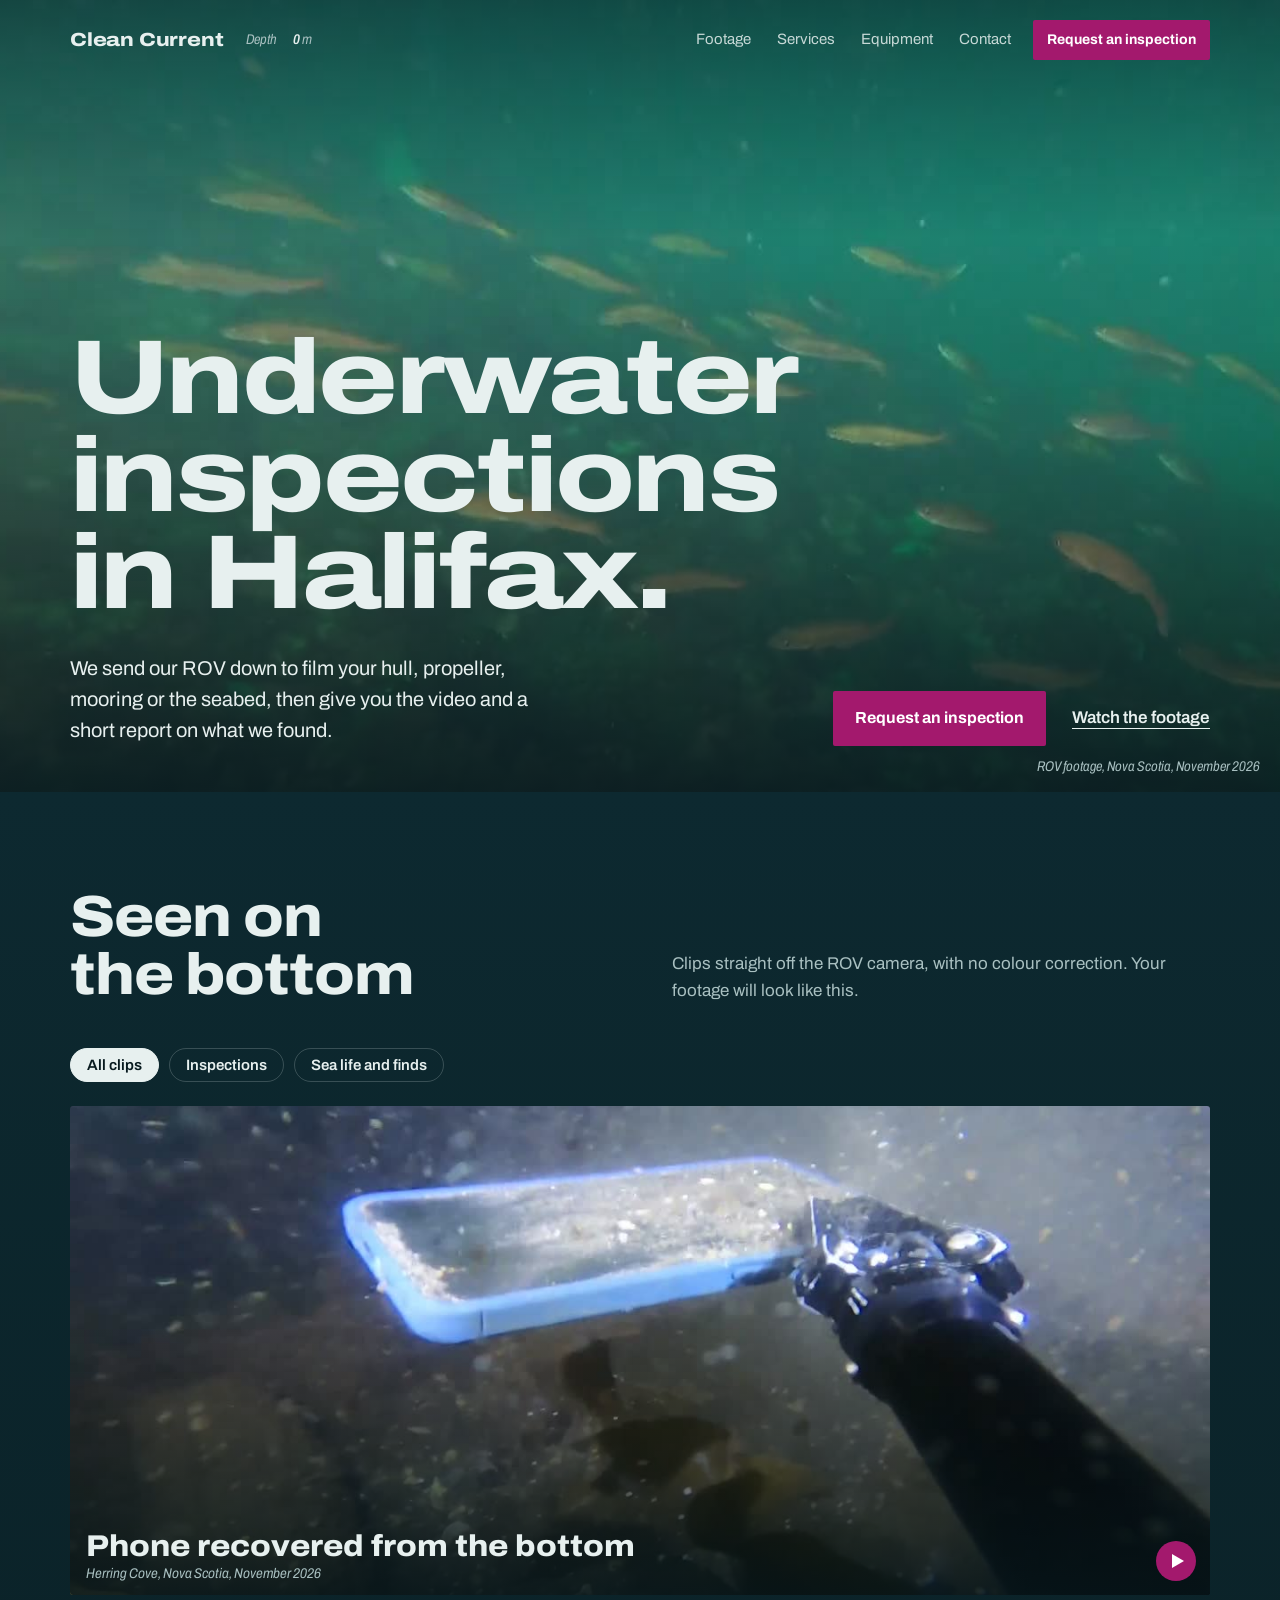
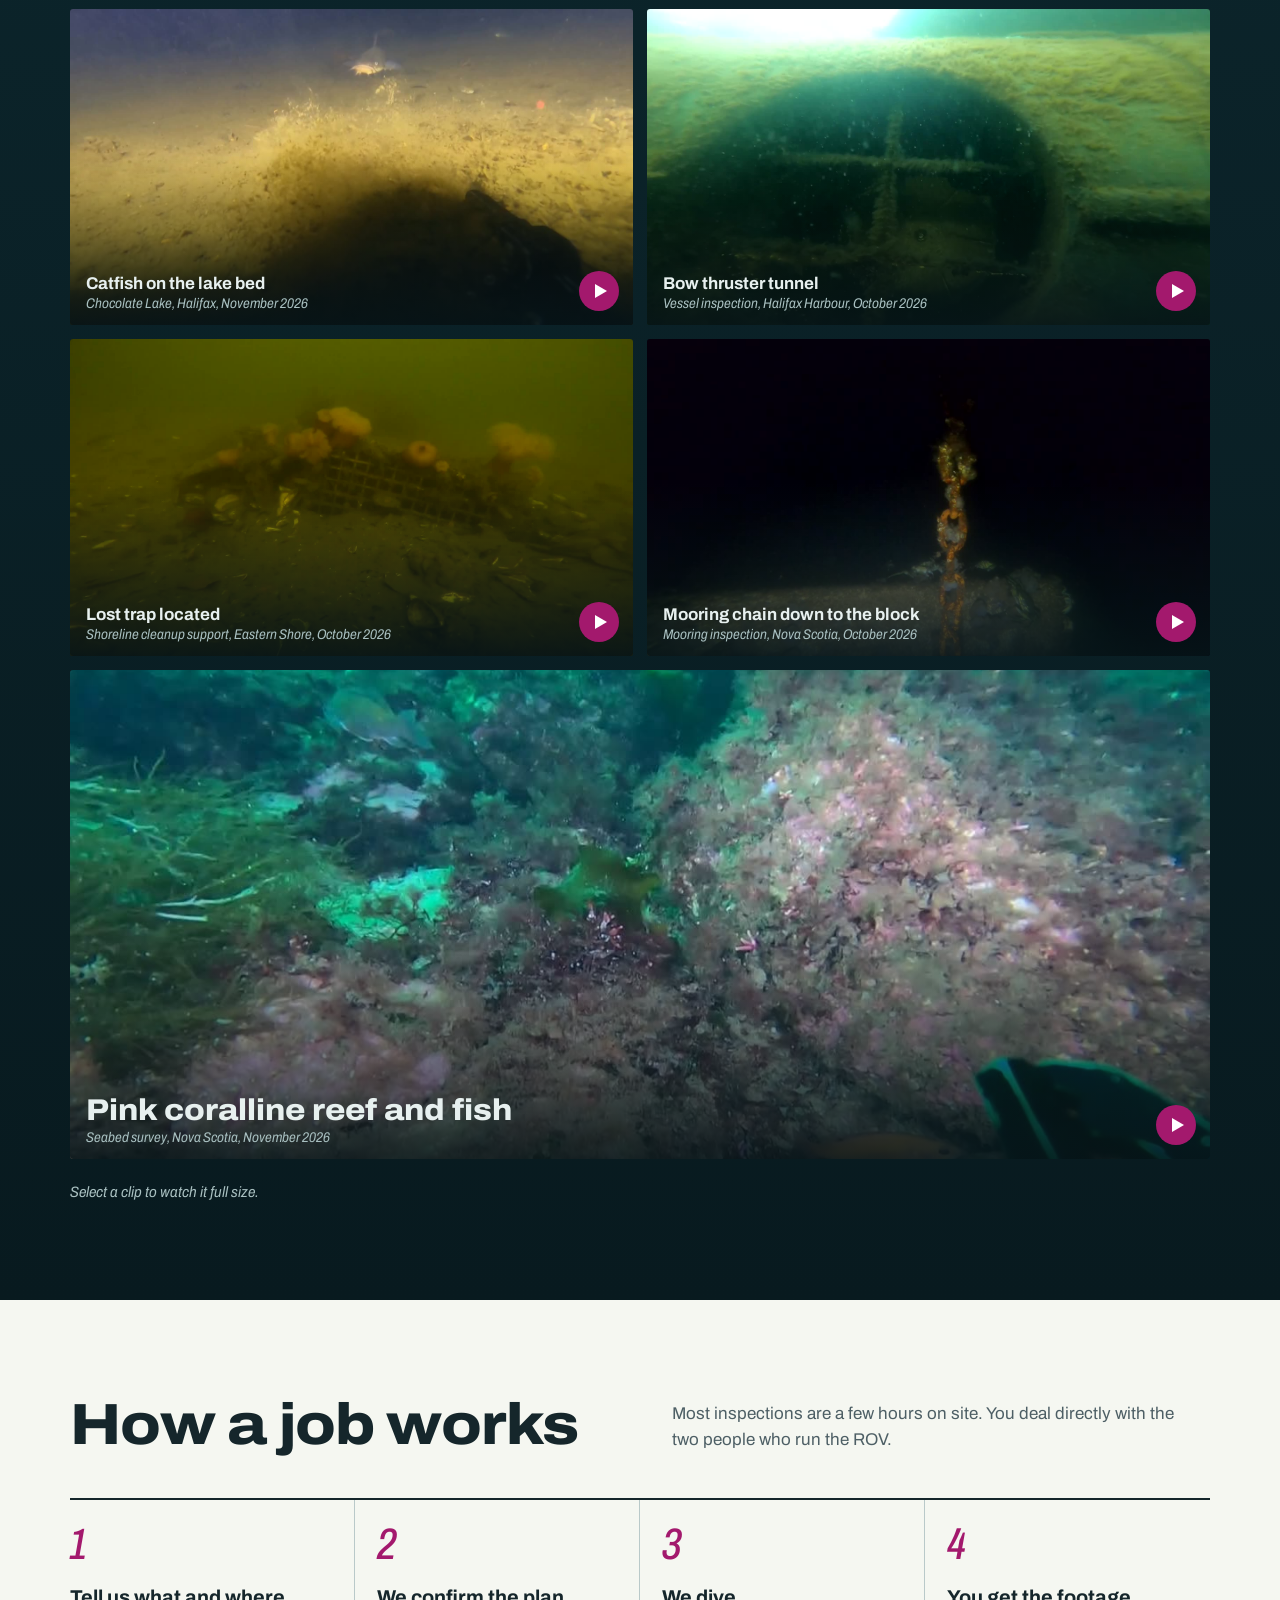
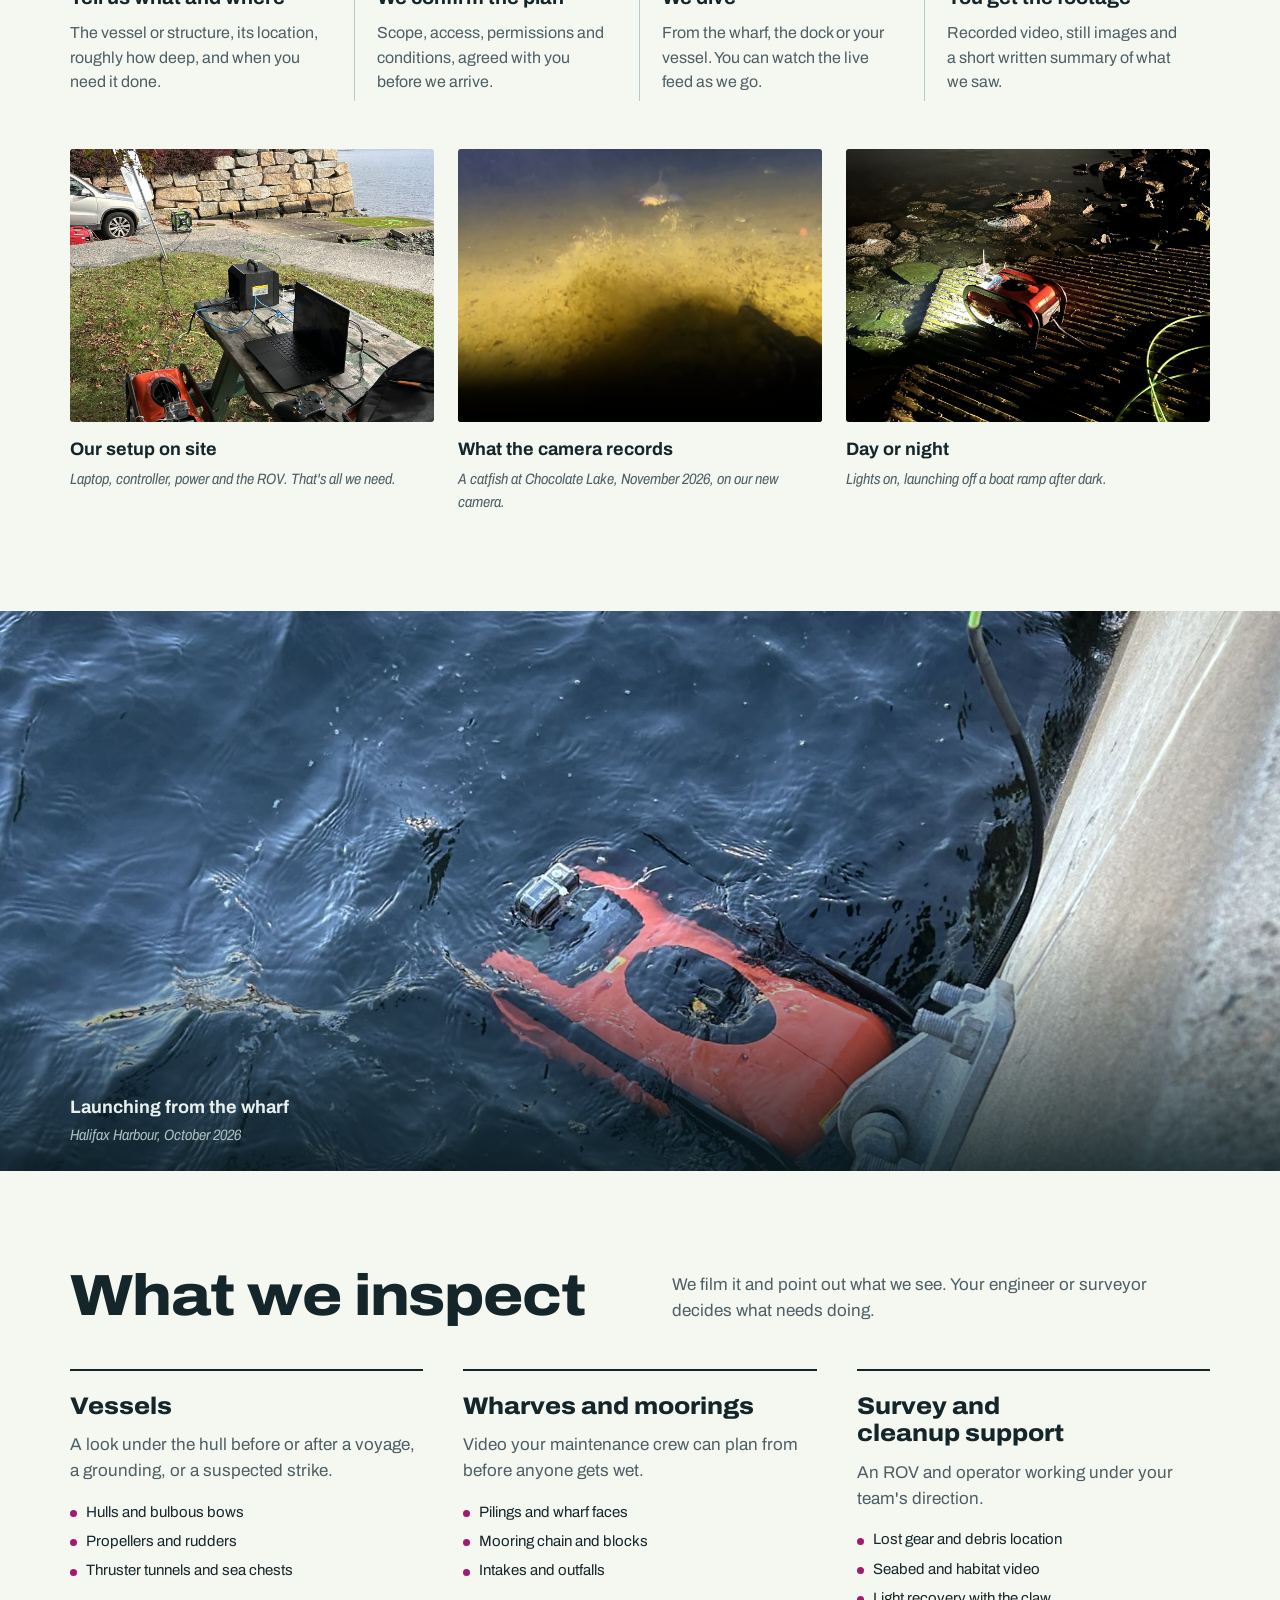
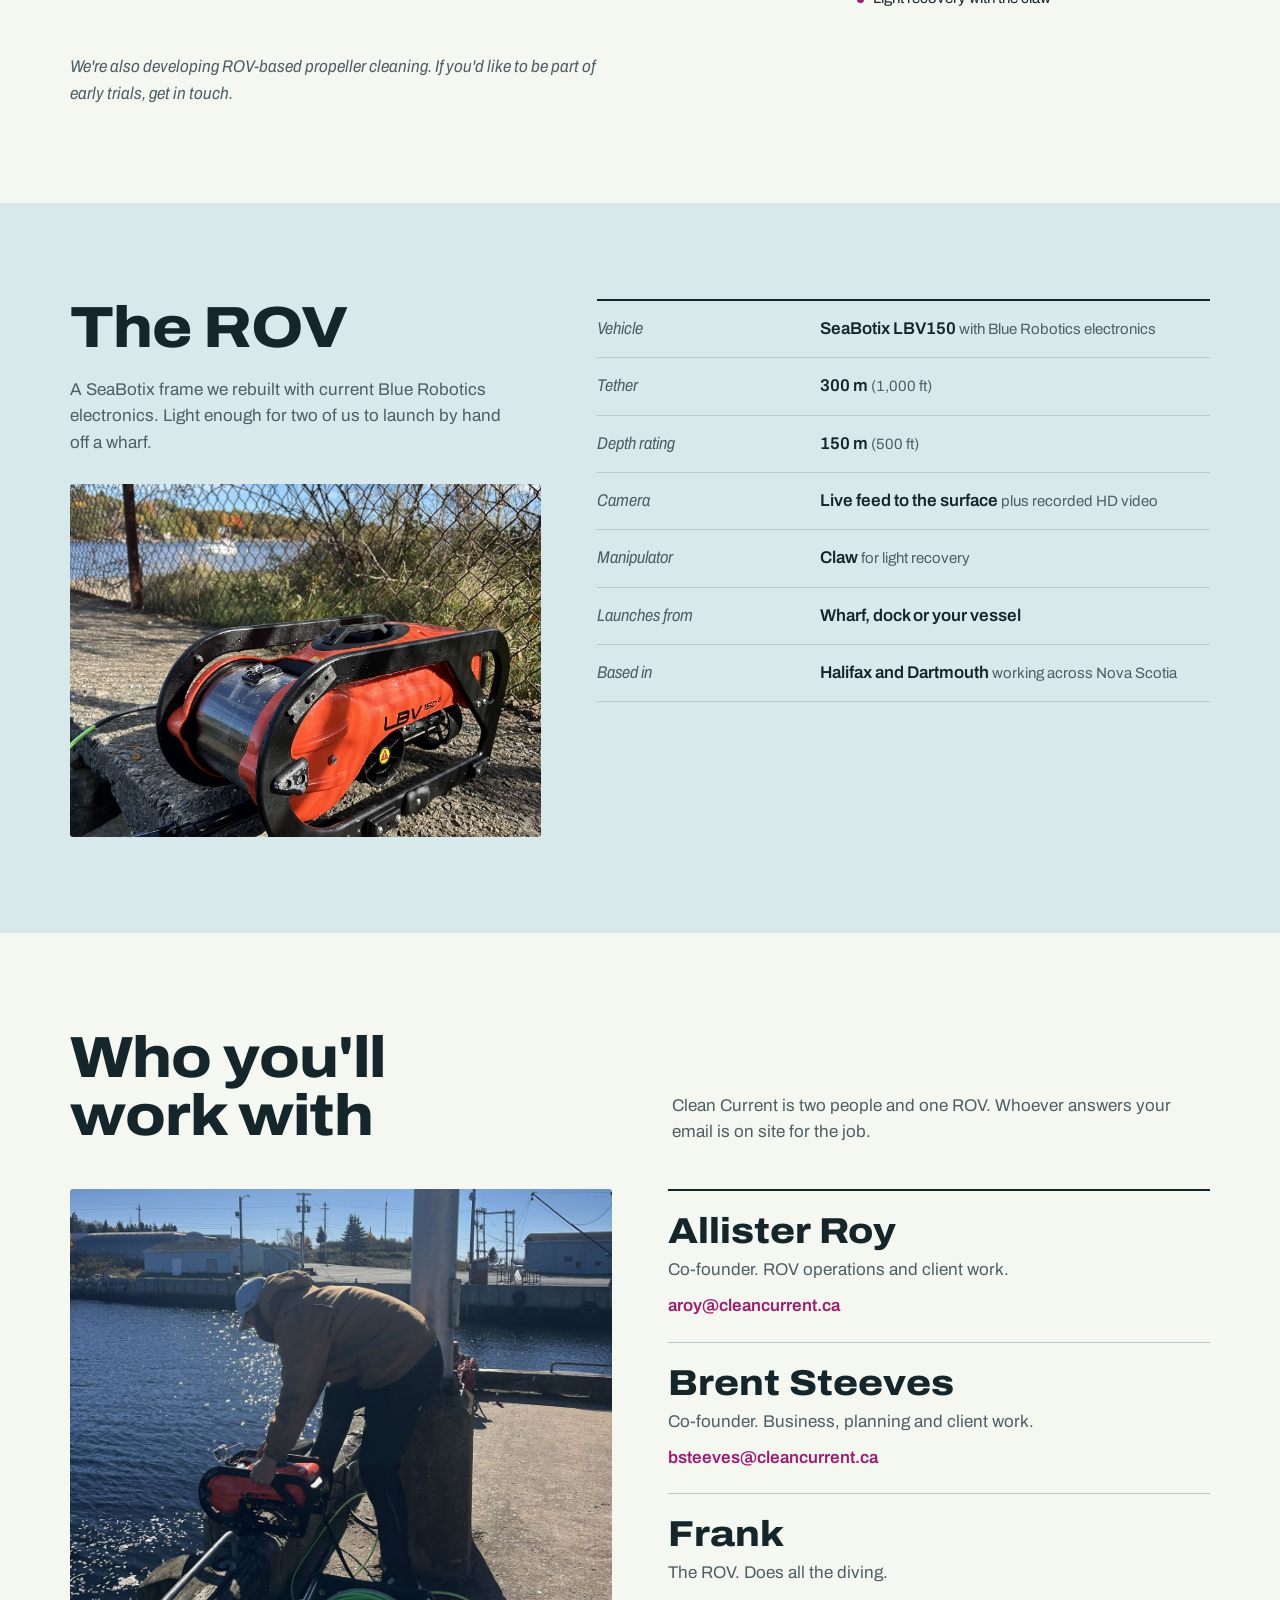
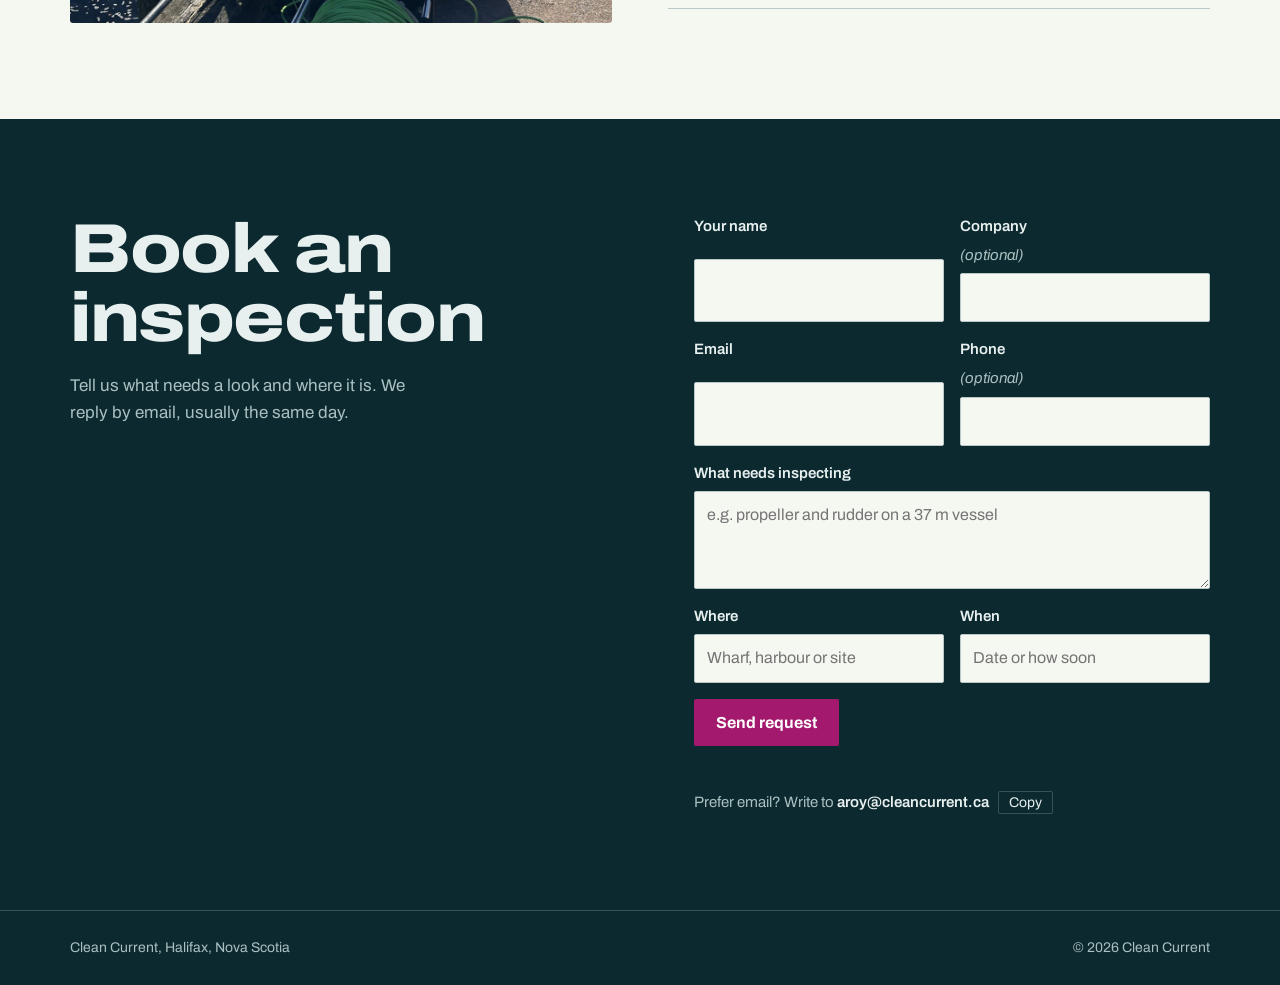
==== index.html @ 8c466b82 "Swap hero for Nov 20 fish school footage and add reef survey clip - hero-reel.mp4: ROV holding at ~6" ====
<!doctype html>
<html lang="en">
<head>
<meta charset="utf-8">
<meta name="viewport" content="width=device-width,initial-scale=1,viewport-fit=cover">
<title>Clean Current | ROV inspections in Halifax</title>
<meta name="claude:viewport-fit-sides" content="cover">
<meta name="description" content="ROV inspections in Halifax Harbour and across Nova Scotia. Clear underwater video of hulls, propellers, moorings, wharves and the seabed.">
<link rel="canonical" href="https://cleancurrent.ca/">
<meta property="og:type" content="website">
<meta property="og:site_name" content="Clean Current">
<meta property="og:title" content="Clean Current | ROV inspections in Halifax">
<meta property="og:description" content="Underwater video of hulls, propellers, moorings, wharves and the seabed. Halifax and Dartmouth, working across Nova Scotia.">
<meta property="og:url" content="https://cleancurrent.ca/">
<meta property="og:image" content="https://cleancurrent.ca/assets/img/share.jpg">
<meta property="og:image:width" content="1200">
<meta property="og:image:height" content="628">
<meta property="og:image:alt" content="Clean Current's orange ROV on the rocks by Halifax Harbour">
<meta name="twitter:card" content="summary_large_image">
<link rel="preconnect" href="https://fonts.googleapis.com">
<link rel="preconnect" href="https://fonts.gstatic.com" crossorigin>
<link rel="stylesheet" href="https://fonts.googleapis.com/css2?family=Archivo:ital,wdth,wght@0,62..125,400..800;1,62..125,400..700&display=swap">
<style>
/* Layout: full-bleed footage hero under a fixed bar with a scroll depth readout, then the clip gallery on deep water, then chart-paper sections: job sequence, wharf photo band, services, equipment sheet, crew, enquiry. */
:root{
  --paper:#f5f7f1;      /* chart white */
  --shoal:#d7e9ea;      /* shallow-water tint */
  --ink:#15262b;
  --muted:#4d5f65;
  --rule:#b9c9c9;
  --magenta:#a3196d;    /* chart magenta: buoys, lights, notes */
  --deep:#0d2930;       /* deep water, video bands */
  --deeper:#081a1f;
  --on-deep:#e7f0ef;
  --on-deep-muted:#a9c0c1;
  --on-deep-rule:rgba(231,240,239,.2);
  --buoy:#e8619f;       /* magenta as it reads on deep water */
  --font:"Archivo","Helvetica Neue",Arial,sans-serif;
  color-scheme:light;
}
@media (prefers-color-scheme:dark){:root:not([data-theme="light"]){
  --paper:#0f1e22;--shoal:#16333a;--ink:#e4eeed;--muted:#9fb4b7;--rule:#2d474d;--magenta:#e8619f;--deep:#0a2026;--deeper:#061418;--on-deep:#e7f0ef;--on-deep-muted:#a9c0c1;--on-deep-rule:rgba(231,240,239,.2);--buoy:#e8619f;color-scheme:dark}}
:root[data-theme="dark"]{--paper:#0f1e22;--shoal:#16333a;--ink:#e4eeed;--muted:#9fb4b7;--rule:#2d474d;--magenta:#e8619f;--deep:#0a2026;--deeper:#061418;--on-deep:#e7f0ef;--on-deep-muted:#a9c0c1;--on-deep-rule:rgba(231,240,239,.2);--buoy:#e8619f;color-scheme:dark}

*{box-sizing:border-box}
[hidden]{display:none!important}
html{scroll-behavior:smooth}
body{margin:0;background:var(--paper);color:var(--ink);font-family:var(--font);font-size:17px;line-height:1.55;-webkit-font-smoothing:antialiased}
body::before{content:"";position:fixed;inset:0 0 auto;height:env(safe-area-inset-top,0px);z-index:25;background:var(--deep)}
img,video{max-width:100%;display:block}
a{color:inherit}
button{font-family:inherit}
:focus-visible{outline:3px solid var(--buoy);outline-offset:3px}
h1,h2,h3,p{margin:0}
h1,h2,h3{text-wrap:balance}
.wrap{max-width:1180px;margin:0 auto;padding-left:max(20px,env(safe-area-inset-left,0px));padding-right:max(20px,env(safe-area-inset-right,0px))}
.skip{position:absolute;left:12px;top:-60px;background:var(--paper);padding:8px 12px;z-index:30}
.skip:focus{top:12px}

/* fixed bar */
.bar{position:fixed;inset:0 0 auto;z-index:20;padding-top:env(safe-area-inset-top,0px);color:var(--on-deep);transition:background-color .25s,box-shadow .25s}
.bar .wrap{display:flex;align-items:center;gap:22px;padding-block:20px;transition:padding .25s}
.bar.solid{background:color-mix(in srgb,var(--deep) 93%,transparent);-webkit-backdrop-filter:blur(10px);backdrop-filter:blur(10px);box-shadow:0 1px 0 var(--on-deep-rule)}
.bar.solid .wrap{padding-block:11px}
.mark{font-weight:800;font-stretch:118%;font-size:19px;letter-spacing:-.01em;text-decoration:none}
.depth{font-style:italic;font-stretch:80%;font-size:14px;color:var(--on-deep-muted);font-variant-numeric:tabular-nums;margin-right:auto;opacity:0;transition:opacity .25s}
.depth b{color:var(--on-deep);font-weight:600;display:inline-block;min-width:3ch;text-align:right}
.bar.solid .depth{opacity:1}
.nav{display:flex;gap:26px;font-size:15px;margin-left:auto}
.nav a{text-decoration:none;opacity:.85}
.nav a:hover{opacity:1;text-decoration:underline;text-underline-offset:5px}
.bar-cta{background:var(--magenta);color:#fff;text-decoration:none;font-weight:700;font-size:14px;padding:9px 14px;border-radius:2px}
.bar-cta:hover{filter:brightness(1.1)}

/* hero */
.hero{position:relative;background:var(--deep);color:var(--on-deep);min-height:min(88vh,820px);display:flex;align-items:flex-end;overflow:hidden}
.hero video,.hero .poster{position:absolute;inset:0;width:100%;height:100%;object-fit:cover}
.hero::after{content:"";position:absolute;inset:0;background:linear-gradient(180deg,rgba(8,26,31,.6) 0%,rgba(8,26,31,.05) 30%,rgba(8,26,31,.2) 55%,rgba(8,26,31,.92) 100%)}
.hero .wrap{position:relative;z-index:2;width:100%;padding-block:150px 46px}
.hero h1{font-size:clamp(44px,8.2vw,108px);font-weight:800;font-stretch:122%;line-height:.93;letter-spacing:-.025em;max-width:11ch}
.hero-foot{margin-top:30px;display:flex;flex-wrap:wrap;gap:28px 48px;align-items:flex-end;justify-content:space-between}
.hero-foot p{max-width:46ch;font-size:clamp(17px,1.6vw,20px);color:var(--on-deep)}
.hero-actions{display:flex;flex-wrap:wrap;align-items:center;gap:16px 26px}
.cta{display:inline-flex;align-items:center;gap:10px;background:var(--magenta);color:#fff;text-decoration:none;font-weight:700;font-size:16px;padding:15px 22px;border-radius:2px}
.cta:hover{filter:brightness(1.1)}
.watch{font-weight:600;text-underline-offset:5px}
.label{font-style:italic;font-stretch:80%;font-size:14px;color:var(--on-deep-muted)}
.hero .label{position:absolute;right:max(20px,env(safe-area-inset-right,0px));bottom:14px;z-index:2}
@keyframes surface{from{opacity:0;transform:translateY(26px)}to{opacity:1;transform:none}}
.hero h1{animation:surface .9s cubic-bezier(.2,.7,.2,1) backwards}
.hero-foot{animation:surface .9s .18s cubic-bezier(.2,.7,.2,1) backwards}

/* sections */
main>section{padding-block:96px;scroll-margin-top:56px}
main>section.hero{padding-block:0}
.sec-head{display:grid;grid-template-columns:minmax(0,1fr) minmax(0,1fr);gap:24px 64px;align-items:end;margin-bottom:44px}
h2{font-size:clamp(34px,4.6vw,58px);font-weight:800;font-stretch:112%;line-height:1;letter-spacing:-.02em}
.sec-head p{color:var(--muted);max-width:52ch}
figure{margin:0;min-width:0}
figcaption{margin-top:14px;display:grid;gap:4px}
figcaption strong{font-size:18px;font-weight:700}
figcaption span{font-style:italic;font-stretch:84%;font-size:15px;color:var(--muted)}

/* clip gallery */
.footage{background:linear-gradient(180deg,var(--deep),var(--deeper));color:var(--on-deep)}
.footage .sec-head p{color:var(--on-deep-muted)}
.chips{display:flex;flex-wrap:wrap;gap:10px;margin-bottom:24px}
.chip{font-size:15px;font-weight:600;color:var(--on-deep);background:transparent;border:1px solid var(--on-deep-rule);border-radius:999px;padding:8px 16px;cursor:pointer}
.chip:hover{border-color:var(--on-deep)}
.chip[aria-pressed="true"]{background:var(--on-deep);color:var(--deeper);border-color:var(--on-deep)}
.gallery{display:grid;grid-template-columns:repeat(2,minmax(0,1fr));gap:14px}
.tile{position:relative;display:block;width:100%;min-width:0;aspect-ratio:16/9;padding:0;border:0;border-radius:3px;overflow:hidden;background:var(--deeper);color:var(--on-deep);text-align:left;cursor:pointer}
.tile.feature{grid-column:1/-1;aspect-ratio:21/9}
.tile video{position:absolute;inset:0;width:100%;height:100%;object-fit:cover;transition:transform .6s cubic-bezier(.2,.7,.2,1)}
.tile:hover video,.tile:focus-visible video{transform:scale(1.04)}
.tile::after{content:"";position:absolute;inset:0;background:linear-gradient(180deg,rgba(6,20,24,0) 45%,rgba(6,20,24,.9) 100%)}
.tile-cap{position:absolute;left:16px;right:64px;bottom:14px;z-index:2;display:grid;gap:2px}
.tile-cap strong{font-size:17px;font-weight:700;line-height:1.2}
.tile.feature .tile-cap strong{font-size:clamp(20px,2.4vw,30px);font-weight:800;font-stretch:110%}
.tile-cap span{font-style:italic;font-stretch:84%;font-size:14px;color:var(--on-deep-muted)}
.play{position:absolute;right:14px;bottom:14px;z-index:2;width:40px;height:40px;border-radius:50%;background:var(--magenta);display:grid;place-items:center;transition:transform .2s}
.play::before{content:"";border-style:solid;border-width:7px 0 7px 12px;border-color:transparent transparent transparent #fff;margin-left:3px}
.tile:hover .play{transform:scale(1.12)}
.slot{cursor:default;background:transparent;border:1px dashed var(--on-deep-rule);display:grid;place-items:center;text-align:center;font-style:italic;font-stretch:84%;font-size:15px;color:var(--on-deep-muted)}
.slot::after{content:none}
.gallery-note{margin-top:22px;font-style:italic;font-stretch:88%;font-size:15px;color:var(--on-deep-muted)}

/* viewer */
.viewer{width:min(1120px,calc(100vw - 24px));max-height:calc(100vh - 24px);padding:0;border:0;border-radius:3px;background:var(--deeper);color:var(--on-deep);overflow:auto}
.viewer::backdrop{background:rgba(4,14,17,.86)}
.viewer-top,.viewer-nav{display:flex;align-items:center;justify-content:space-between;gap:16px;padding:14px 18px}
.viewer-top div{display:grid;gap:2px;min-width:0}
.viewer-top strong{font-size:19px;font-weight:800;font-stretch:108%}
.viewer-top span,.viewer-nav span{font-style:italic;font-stretch:84%;font-size:14px;color:var(--on-deep-muted);font-variant-numeric:tabular-nums}
.viewer video{width:100%;max-height:72vh;background:#000}
.vbtn{font-size:15px;font-weight:600;color:var(--on-deep);background:transparent;border:1px solid var(--on-deep-rule);border-radius:2px;padding:8px 14px;cursor:pointer}
.vbtn:hover{border-color:var(--on-deep)}

/* job sequence: depth-sounding style */
.steps{list-style:none;margin:0;padding:0;display:grid;grid-template-columns:repeat(4,minmax(0,1fr));border-top:2px solid var(--ink)}
.steps li{padding:22px 22px 6px 0;border-right:1px solid var(--rule);min-width:0}
.steps li+li{padding-left:22px}
.steps li:last-child{border-right:0}
.n{font-style:italic;font-stretch:72%;font-size:44px;font-weight:500;color:var(--magenta);line-height:1;display:block;margin-bottom:16px}
.steps h3{font-size:20px;font-weight:700;margin-bottom:8px}
.steps p{color:var(--muted);font-size:16px}
.pair{margin-top:48px;display:grid;grid-template-columns:repeat(3,minmax(0,1fr));gap:24px}
.pair img,.pair video{width:100%;aspect-ratio:4/3;object-fit:cover;border-radius:3px}

/* wharf photo band */
.band{position:relative;background:var(--deep);color:var(--on-deep)}
.band img{width:100%;height:clamp(260px,46vw,560px);object-fit:cover}
.band::after{content:"";position:absolute;inset:0;background:linear-gradient(180deg,rgba(8,26,31,0) 55%,rgba(8,26,31,.85) 100%)}
.band figcaption{position:absolute;left:0;right:0;bottom:22px;z-index:2;margin:0;display:block}
.band figcaption span{color:var(--on-deep-muted)}

/* services */
.services{display:grid;grid-template-columns:repeat(3,minmax(0,1fr));gap:40px}
.service{border-top:2px solid var(--ink);padding-top:22px;min-width:0}
.service h3{font-size:24px;font-weight:800;font-stretch:108%;margin-bottom:12px;line-height:1.15}
.service p{color:var(--muted)}
.service ul{margin:16px 0 0;padding:0;list-style:none;display:grid;gap:6px;font-size:15px}
.service li{padding-left:16px;position:relative}
.service li::before{content:"";position:absolute;left:0;top:.62em;width:7px;height:7px;border-radius:50%;background:var(--magenta)}
.note{margin-top:44px;font-style:italic;font-stretch:88%;color:var(--muted);max-width:60ch}

/* equipment sheet */
.kit{background:var(--shoal)}
.sheet{display:grid;grid-template-columns:minmax(0,1fr) minmax(0,1.3fr);gap:56px;align-items:start}
.sheet p{color:var(--muted);max-width:44ch;margin-top:20px}
.kit-photo{margin-top:28px;width:100%;aspect-ratio:4/3;object-fit:cover;border-radius:3px}
dl{margin:0;display:grid;grid-template-columns:minmax(120px,.8fr) minmax(0,1.4fr);border-top:2px solid var(--ink)}
dt,dd{margin:0;padding:15px 0;border-bottom:1px solid var(--rule)}
dt{font-style:italic;font-stretch:84%;color:var(--muted);padding-right:16px}
dd{font-weight:600;font-variant-numeric:tabular-nums}
dd small{font-weight:400;color:var(--muted);font-size:15px}

/* crew */
.crew{display:grid;grid-template-columns:minmax(0,1fr) minmax(0,1fr);gap:56px;align-items:start}
.crew img{width:100%;aspect-ratio:5/4;object-fit:cover;border-radius:3px}
.roster{list-style:none;margin:0;padding:0;border-top:2px solid var(--ink)}
.roster li{padding:22px 0;border-bottom:1px solid var(--rule)}
.roster h3{font-size:clamp(26px,3vw,36px);font-weight:800;font-stretch:112%;line-height:1.05}
.roster p{color:var(--muted);margin-top:6px}
.email{font-weight:600;color:var(--magenta);user-select:all;word-break:break-word;display:inline-block;margin-top:10px}

/* enquiry */
.enquire{background:var(--deep);color:var(--on-deep)}
.enquire .grid{display:grid;grid-template-columns:minmax(0,1.1fr) minmax(0,1fr);gap:56px;align-items:start}
.enquire h2{font-size:clamp(38px,5.4vw,72px);font-stretch:120%}
.enquire .lede{margin-top:20px;color:var(--on-deep-muted);max-width:36ch}
.addr-note{color:var(--on-deep-muted);font-size:15px;margin-top:6px}
.form{display:grid;gap:16px}
.form .row{display:grid;grid-template-columns:repeat(2,minmax(0,1fr));gap:16px}
.form label{display:grid;gap:6px;font-size:15px;font-weight:600;min-width:0}
.form label em{font-style:italic;font-weight:400;color:var(--on-deep-muted)}
.form input,.form textarea{font:inherit;font-weight:400;font-size:16px;color:var(--ink);background:var(--paper);border:1px solid var(--rule);border-radius:2px;padding:11px 12px;width:100%}
.form textarea{resize:vertical}
.form input:focus,.form textarea:focus{outline:3px solid var(--buoy);outline-offset:1px}
.form .cta{border:0;cursor:pointer;justify-self:start}
.form .cta[disabled]{opacity:.6;cursor:wait}
.hp{position:absolute;left:-9999px;width:1px;height:1px;opacity:0}
.form-status{min-height:1.5em;margin:0;font-size:15px}
.form-status.ok{color:#9fe0b4}.form-status.err{color:#ffb4c8}
.enquire .email{color:var(--on-deep);margin-top:0}
.copy{font-size:14px;margin-left:6px;padding:3px 10px;border:1px solid var(--on-deep-rule);background:transparent;color:var(--on-deep);border-radius:2px;cursor:pointer}
footer{background:var(--deep);color:var(--on-deep-muted);font-size:14px;border-top:1px solid var(--on-deep-rule)}
footer .wrap{display:flex;flex-wrap:wrap;justify-content:space-between;gap:12px;padding-block:26px}

@media (max-width:900px){
  .sec-head,.sheet,.enquire .grid,.crew{grid-template-columns:1fr}
  .crew{gap:32px}
  .depth,.bar-cta{display:none}
  .gallery{grid-template-columns:repeat(2,minmax(0,1fr))}
  .tile.feature{aspect-ratio:16/9}
  .steps{grid-template-columns:repeat(2,minmax(0,1fr))}
  .steps li:nth-child(2){border-right:0}
  .steps li:nth-child(3){padding-left:0}
  .steps li:nth-child(n+3){border-top:1px solid var(--rule)}
  .services{grid-template-columns:1fr;gap:36px}
  .form .row{grid-template-columns:1fr}
}
@media (max-width:640px){
  body{font-size:16px}
  main>section{padding-block:68px}
  .nav{gap:16px;font-size:14px}
  .nav .opt{display:none}
  .hero .label{display:none}
  .hero .wrap{padding-block:120px 34px}
  .gallery,.pair{grid-template-columns:1fr}
  .tile.feature{grid-column:auto}
  .tile.feature .tile-cap strong{font-size:17px;font-weight:700;font-stretch:normal}
  .steps{grid-template-columns:1fr}
  .steps li,.steps li+li{padding:20px 0 8px;border-right:0}
  .steps li+li{border-top:1px solid var(--rule)}
  dl{grid-template-columns:1fr}
  dt{padding-bottom:0;border-bottom:0}
  dd{padding-top:2px}
}
@media (prefers-reduced-motion:reduce){html{scroll-behavior:auto}.hero h1,.hero-foot{animation:none}.tile video,.play,.bar,.bar .wrap{transition:none}}
</style>
</head>
<body>
<a class="skip" href="#main">Skip to content</a>

<header class="bar" id="bar">
  <div class="wrap">
    <a class="mark" href="#main">Clean Current</a>
    <span class="depth" aria-hidden="true">Depth <b id="depth">0</b> m</span>
    <nav class="nav" aria-label="Main">
      <a href="#footage">Footage</a>
      <a class="opt" href="#services">Services</a>
      <a class="opt" href="#equipment">Equipment</a>
      <a href="#contact">Contact</a>
    </nav>
    <a class="bar-cta" href="#contact">Request an inspection</a>
  </div>
</header>

<main id="main">
  <section class="hero" aria-labelledby="hero-title">
    <img class="poster" src="assets/img/hero-poster.jpg" alt="" aria-hidden="true">
    <video id="hero-video" autoplay muted loop playsinline preload="auto" poster="assets/img/hero-poster.jpg" aria-hidden="true">
      <source src="assets/video/hero-reel.mp4" type="video/mp4">
    </video>
    <span class="label">ROV footage, Nova Scotia, November 2026</span>
    <div class="wrap">
      <h1 id="hero-title">Underwater inspections in Halifax.</h1>
      <div class="hero-foot">
        <p>We send our ROV down to film your hull, propeller, mooring or the seabed, then give you the video and a short report on what we found.</p>
        <div class="hero-actions">
          <a class="cta" href="#contact">Request an inspection</a>
          <a class="watch" href="#footage">Watch the footage</a>
        </div>
      </div>
    </div>
  </section>

  <section class="footage" id="footage" aria-labelledby="footage-title">
    <div class="wrap">
      <div class="sec-head">
        <h2 id="footage-title">Seen on the bottom</h2>
        <p>Clips straight off the ROV camera, with no colour correction. Your footage will look like this.</p>
      </div>
      <div class="chips" role="group" aria-label="Filter clips">
        <button type="button" class="chip" data-filter="all" aria-pressed="true">All clips</button>
        <button type="button" class="chip" data-filter="inspection" aria-pressed="false">Inspections</button>
        <button type="button" class="chip" data-filter="find" aria-pressed="false">Sea life and finds</button>
      </div>
      <div class="gallery" id="gallery">
        <button type="button" class="tile feature" data-cat="find" data-src="assets/video/phone-recovery.mp4" data-title="Phone recovered from the bottom" data-meta="Herring Cove, Nova Scotia, November 2026">
          <video muted loop playsinline preload="none" poster="assets/img/phone-recovery.jpg" tabindex="-1" aria-hidden="true"><source src="assets/video/phone-recovery.mp4" type="video/mp4"></video>
          <span class="tile-cap"><strong>Phone recovered from the bottom</strong><span>Herring Cove, Nova Scotia, November 2026</span></span>
          <span class="play" aria-hidden="true"></span>
        </button>
        <button type="button" class="tile" data-cat="find" data-src="assets/video/catfish.mp4" data-title="Catfish on the lake bed" data-meta="Chocolate Lake, Halifax, November 2026">
          <video muted loop playsinline preload="none" poster="assets/img/catfish.jpg" tabindex="-1" aria-hidden="true"><source src="assets/video/catfish.mp4" type="video/mp4"></video>
          <span class="tile-cap"><strong>Catfish on the lake bed</strong><span>Chocolate Lake, Halifax, November 2026</span></span>
          <span class="play" aria-hidden="true"></span>
        </button>
        <button type="button" class="tile" data-cat="inspection" data-src="assets/video/thruster-tunnel.mp4" data-title="Bow thruster tunnel" data-meta="Vessel inspection, Halifax Harbour, October 2026">
          <video muted loop playsinline preload="none" poster="assets/img/thruster-tunnel.jpg" tabindex="-1" aria-hidden="true"><source src="assets/video/thruster-tunnel.mp4" type="video/mp4"></video>
          <span class="tile-cap"><strong>Bow thruster tunnel</strong><span>Vessel inspection, Halifax Harbour, October 2026</span></span>
          <span class="play" aria-hidden="true"></span>
        </button>
        <button type="button" class="tile" data-cat="find" data-src="assets/video/ghost-trap.mp4" data-title="Lost trap located" data-meta="Shoreline cleanup support, Eastern Shore, October 2026">
          <video muted loop playsinline preload="none" poster="assets/img/ghost-trap.jpg" tabindex="-1" aria-hidden="true"><source src="assets/video/ghost-trap.mp4" type="video/mp4"></video>
          <span class="tile-cap"><strong>Lost trap located</strong><span>Shoreline cleanup support, Eastern Shore, October 2026</span></span>
          <span class="play" aria-hidden="true"></span>
        </button>
        <button type="button" class="tile" data-cat="inspection" data-src="assets/video/mooring-chain.mp4" data-title="Mooring chain down to the block" data-meta="Mooring inspection, Nova Scotia, October 2026">
          <video muted loop playsinline preload="none" poster="assets/img/mooring-chain.jpg" tabindex="-1" aria-hidden="true"><source src="assets/video/mooring-chain.mp4" type="video/mp4"></video>
          <span class="tile-cap"><strong>Mooring chain down to the block</strong><span>Mooring inspection, Nova Scotia, October 2026</span></span>
          <span class="play" aria-hidden="true"></span>
        </button>
        <button type="button" class="tile feature" data-cat="find" data-src="assets/video/reef-survey.mp4" data-title="Pink coralline reef and fish" data-meta="Seabed survey, Nova Scotia, November 2026">
          <video muted loop playsinline preload="none" poster="assets/img/reef-survey.jpg" tabindex="-1" aria-hidden="true"><source src="assets/video/reef-survey.mp4" type="video/mp4"></video>
          <span class="tile-cap"><strong>Pink coralline reef and fish</strong><span>Seabed survey, Nova Scotia, November 2026</span></span>
          <span class="play" aria-hidden="true"></span>
        </button>
      </div>
      <p class="gallery-note">Select a clip to watch it full size.</p>
    </div>
  </section>

  <dialog class="viewer" id="viewer" aria-labelledby="v-title">
    <div class="viewer-top">
      <div><strong id="v-title"></strong><span id="v-meta"></span></div>
      <button type="button" class="vbtn" id="v-close">Close</button>
    </div>
    <video id="v-video" controls playsinline></video>
    <div class="viewer-nav">
      <button type="button" class="vbtn" id="v-prev">Previous</button>
      <span id="v-count"></span>
      <button type="button" class="vbtn" id="v-next">Next</button>
    </div>
  </dialog>

  <section aria-labelledby="how-title">
    <div class="wrap">
      <div class="sec-head">
        <h2 id="how-title">How a job works</h2>
        <p>Most inspections are a few hours on site. You deal directly with the two people who run the ROV.</p>
      </div>
      <ol class="steps">
        <li><span class="n">1</span><h3>Tell us what and where</h3><p>The vessel or structure, its location, roughly how deep, and when you need it done.</p></li>
        <li><span class="n">2</span><h3>We confirm the plan</h3><p>Scope, access, permissions and conditions, agreed with you before we arrive.</p></li>
        <li><span class="n">3</span><h3>We dive</h3><p>From the wharf, the dock or your vessel. You can watch the live feed as we go.</p></li>
        <li><span class="n">4</span><h3>You get the footage</h3><p>Recorded video, still images and a short written summary of what we saw.</p></li>
      </ol>
      <div class="pair">
        <figure><img src="assets/img/field-setup.jpg" alt="Laptop, controller, power station and the ROV set up on a picnic table beside the water" loading="lazy"><figcaption><strong>Our setup on site</strong><span>Laptop, controller, power and the ROV. That's all we need.</span></figcaption></figure>
        <figure><video class="clip" muted loop playsinline preload="metadata" poster="assets/img/catfish.jpg" aria-label="ROV footage of a catfish resting on a sandy lake bed, with the ROV's claw in the foreground"><source src="assets/video/catfish-loop.mp4" type="video/mp4"></video><figcaption><strong>What the camera records</strong><span>A catfish at Chocolate Lake, November 2026, on our new camera.</span></figcaption></figure>
        <figure><img src="assets/img/night-launch.jpg" alt="The ROV on a boat ramp at night with its lights on, tether coiled beside it" loading="lazy"><figcaption><strong>Day or night</strong><span>Lights on, launching off a boat ramp after dark.</span></figcaption></figure>
      </div>
    </div>
  </section>

  <figure class="band">
    <img src="assets/img/rov-at-wharf-wide.jpg" alt="Our orange ROV at the surface beside a concrete wharf, tether running up to the deck" loading="lazy">
    <figcaption><div class="wrap"><strong>Launching from the wharf</strong><br><span>Halifax Harbour, October 2026</span></div></figcaption>
  </figure>

  <section id="services" aria-labelledby="services-title">
    <div class="wrap">
      <div class="sec-head">
        <h2 id="services-title">What we inspect</h2>
        <p>We film it and point out what we see. Your engineer or surveyor decides what needs doing.</p>
      </div>
      <div class="services">
        <article class="service">
          <h3>Vessels</h3>
          <p>A look under the hull before or after a voyage, a grounding, or a suspected strike.</p>
          <ul><li>Hulls and bulbous bows</li><li>Propellers and rudders</li><li>Thruster tunnels and sea chests</li></ul>
        </article>
        <article class="service">
          <h3>Wharves and moorings</h3>
          <p>Video your maintenance crew can plan from before anyone gets wet.</p>
          <ul><li>Pilings and wharf faces</li><li>Mooring chain and blocks</li><li>Intakes and outfalls</li></ul>
        </article>
        <article class="service">
          <h3>Survey and cleanup support</h3>
          <p>An ROV and operator working under your team's direction.</p>
          <ul><li>Lost gear and debris location</li><li>Seabed and habitat video</li><li>Light recovery with the claw</li></ul>
        </article>
      </div>
      <p class="note">We're also developing ROV-based propeller cleaning. If you'd like to be part of early trials, get in touch.</p>
    </div>
  </section>

  <section class="kit" id="equipment" aria-labelledby="kit-title">
    <div class="wrap sheet">
      <div>
        <h2 id="kit-title">The ROV</h2>
        <p>A SeaBotix frame we rebuilt with current Blue Robotics electronics. Light enough for two of us to launch by hand off a wharf.</p>
        <img class="kit-photo" src="assets/img/rov-on-rocks.jpg" alt="Our orange SeaBotix ROV sitting on a rock by the harbour" loading="lazy">
      </div>
      <dl>
        <dt>Vehicle</dt><dd>SeaBotix LBV150 <small>with Blue Robotics electronics</small></dd>
        <dt>Tether</dt><dd>300 m <small>(1,000 ft)</small></dd>
        <dt>Depth rating</dt><dd>150 m <small>(500 ft)</small></dd>
        <dt>Camera</dt><dd>Live feed to the surface <small>plus recorded HD video</small></dd>
        <dt>Manipulator</dt><dd>Claw <small>for light recovery</small></dd>
        <dt>Launches from</dt><dd>Wharf, dock or your vessel</dd>
        <dt>Based in</dt><dd>Halifax and Dartmouth <small>working across Nova Scotia</small></dd>
      </dl>
    </div>
  </section>

  <section id="founders" aria-labelledby="founders-title">
    <div class="wrap">
      <div class="sec-head">
        <h2 id="founders-title">Who you'll work with</h2>
        <p>Clean Current is two people and one ROV. Whoever answers your email is on site for the job.</p>
      </div>
      <div class="crew">
        <img src="assets/img/allister-launching-rov.jpg" alt="Allister lowering the ROV off a wharf, tether reel at his feet" loading="lazy">
        <ul class="roster">
          <li><h3>Allister Roy</h3><p>Co-founder. ROV operations and client work.</p><span class="email">aroy@cleancurrent.ca</span></li>
          <li><h3>Brent Steeves</h3><p>Co-founder. Business, planning and client work.</p><span class="email">bsteeves@cleancurrent.ca</span></li>
          <li><h3>Frank</h3><p>The ROV. Does all the diving.</p></li>
        </ul>
      </div>
    </div>
  </section>

  <section class="enquire" id="contact" aria-labelledby="contact-title">
    <div class="wrap grid">
      <div><h2 id="contact-title">Book an inspection</h2><p class="lede">Tell us what needs a look and where it is. We reply by email, usually the same day.</p></div>
      <div>
        <form id="enquiry" class="form" action="https://formsubmit.co/aroy@cleancurrent.ca" method="POST" novalidate>
          <div class="row">
            <label for="f-name">Your name<input id="f-name" name="name" required autocomplete="name"></label>
            <label for="f-company">Company <em>(optional)</em><input id="f-company" name="company" autocomplete="organization"></label>
          </div>
          <div class="row">
            <label for="f-email">Email<input id="f-email" name="email" type="email" required autocomplete="email"></label>
            <label for="f-phone">Phone <em>(optional)</em><input id="f-phone" name="phone" type="tel" autocomplete="tel"></label>
          </div>
          <label for="f-what">What needs inspecting<textarea id="f-what" name="what" rows="3" required placeholder="e.g. propeller and rudder on a 37 m vessel"></textarea></label>
          <div class="row">
            <label for="f-where">Where<input id="f-where" name="location" required placeholder="Wharf, harbour or site"></label>
            <label for="f-when">When<input id="f-when" name="timing" placeholder="Date or how soon"></label>
          </div>
          <input type="text" name="_honey" class="hp" tabindex="-1" autocomplete="off" aria-hidden="true">
          <input type="hidden" name="_subject" value="New inspection request from cleancurrent.ca">
          <input type="hidden" name="_template" value="table">
          <button class="cta" type="submit" id="f-send">Send request</button>
          <p class="form-status" id="f-status" role="status" aria-live="polite"></p>
        </form>
        <p class="addr-note">Prefer email? Write to <span class="email">aroy@cleancurrent.ca</span> <button type="button" class="copy" data-copy="aroy@cleancurrent.ca">Copy</button></p>
      </div>
    </div>
  </section>
</main>

<footer>
  <div class="wrap">
    <span>Clean Current, Halifax, Nova Scotia</span>
    <span>&copy; <span id="year">2026</span> Clean Current</span>
  </div>
</footer>

<script>
(function(){
  document.getElementById('year').textContent=new Date().getFullYear();
  var bar=document.getElementById('bar'),depth=document.getElementById('depth'),tick=false;
  function sound(){tick=false;var y=window.scrollY||0,max=Math.max(1,document.documentElement.scrollHeight-window.innerHeight);
    bar.classList.toggle('solid',y>60);depth.textContent=Math.round(Math.min(1,y/max)*150)}
  window.addEventListener('scroll',function(){if(!tick){tick=true;requestAnimationFrame(sound)}},{passive:true});sound();
  var tiles=[].slice.call(document.querySelectorAll('#gallery .tile')),clipTiles=tiles.filter(function(t){return t.dataset.src});
  document.querySelectorAll('.chip').forEach(function(c){c.addEventListener('click',function(){
    var f=c.dataset.filter;document.querySelectorAll('.chip').forEach(function(o){o.setAttribute('aria-pressed',o===c?'true':'false')});
    tiles.forEach(function(t){t.hidden=f!=='all'&&t.dataset.cat!==f});
  })});
  var viewer=document.getElementById('viewer'),vv=document.getElementById('v-video'),cur=0;
  function shown(){return clipTiles.filter(function(t){return !t.hidden})}
  function load(i){var list=shown();if(!list.length)return;cur=(i+list.length)%list.length;var t=list[cur];
    document.getElementById('v-title').textContent=t.dataset.title;document.getElementById('v-meta').textContent=t.dataset.meta;
    document.getElementById('v-count').textContent=(cur+1)+' of '+list.length;
    vv.src=t.dataset.src;vv.muted=true;var p=vv.play();if(p&&p.catch)p.catch(function(){})}
  clipTiles.forEach(function(t){
    var pv=t.querySelector('video');
    t.addEventListener('pointerenter',function(e){if(e.pointerType==='mouse'){var p=pv.play();if(p&&p.catch)p.catch(function(){})}});
    t.addEventListener('pointerleave',function(){pv.pause()});
    t.addEventListener('click',function(){pv.pause();if(viewer.showModal){viewer.showModal();load(shown().indexOf(t))}});
  });
  document.getElementById('v-close').addEventListener('click',function(){viewer.close()});
  document.getElementById('v-prev').addEventListener('click',function(){load(cur-1)});
  document.getElementById('v-next').addEventListener('click',function(){load(cur+1)});
  viewer.addEventListener('click',function(e){if(e.target===viewer)viewer.close()});
  viewer.addEventListener('close',function(){vv.pause();vv.removeAttribute('src');vv.load()});
  viewer.addEventListener('keydown',function(e){if(e.key==='ArrowRight')load(cur+1);if(e.key==='ArrowLeft')load(cur-1)});
  var form=document.getElementById('enquiry'),status=document.getElementById('f-status'),btn=document.getElementById('f-send');
  if(form){form.addEventListener('submit',function(ev){
    ev.preventDefault();
    if(!form.checkValidity()){status.className='form-status err';status.textContent='Please fill in your name, email, what needs inspecting and where.';var bad=form.querySelector(':invalid');if(bad)bad.focus();return}
    btn.disabled=true;btn.textContent='Sending\u2026';status.className='form-status';status.textContent='';
    fetch('https://formsubmit.co/ajax/aroy@cleancurrent.ca',{method:'POST',headers:{'Accept':'application/json'},body:new FormData(form)})
      .then(function(r){return r.json().then(function(d){if(!r.ok||String(d.success)==='false')throw new Error(d.message||'failed');})})
      .then(function(){form.reset();status.className='form-status ok';status.textContent="Request sent. We'll reply by email.";btn.textContent='Sent';})
      .catch(function(){status.className='form-status err';status.textContent="That didn't send. Please email aroy@cleancurrent.ca instead.";btn.disabled=false;btn.textContent='Send request';});
  })}
  document.querySelectorAll('.copy').forEach(function(b){b.addEventListener('click',function(){
    var t=b.getAttribute('data-copy');
    navigator.clipboard&&navigator.clipboard.writeText(t).then(function(){b.textContent='Copied'},function(){b.textContent='Select and copy'}).catch(function(){});
  })});
  var reduce=window.matchMedia('(prefers-reduced-motion: reduce)').matches;
  var hero=document.getElementById('hero-video');
  if(reduce&&hero){hero.removeAttribute('autoplay');try{hero.pause()}catch(e){}}
  var clips=document.querySelectorAll('.clip');
  if(reduce){clips.forEach(function(v){v.setAttribute('controls','')});return}
  if('IntersectionObserver' in window){
    var io=new IntersectionObserver(function(es){es.forEach(function(e){
      if(e.isIntersecting){var p=e.target.play();if(p&&p.catch)p.catch(function(){e.target.setAttribute('controls','')})}else{e.target.pause()}
    })},{threshold:.35});
    clips.forEach(function(v){io.observe(v)});
  }else{clips.forEach(function(v){v.setAttribute('controls','')})}
})();
</script>
</body>
</html>
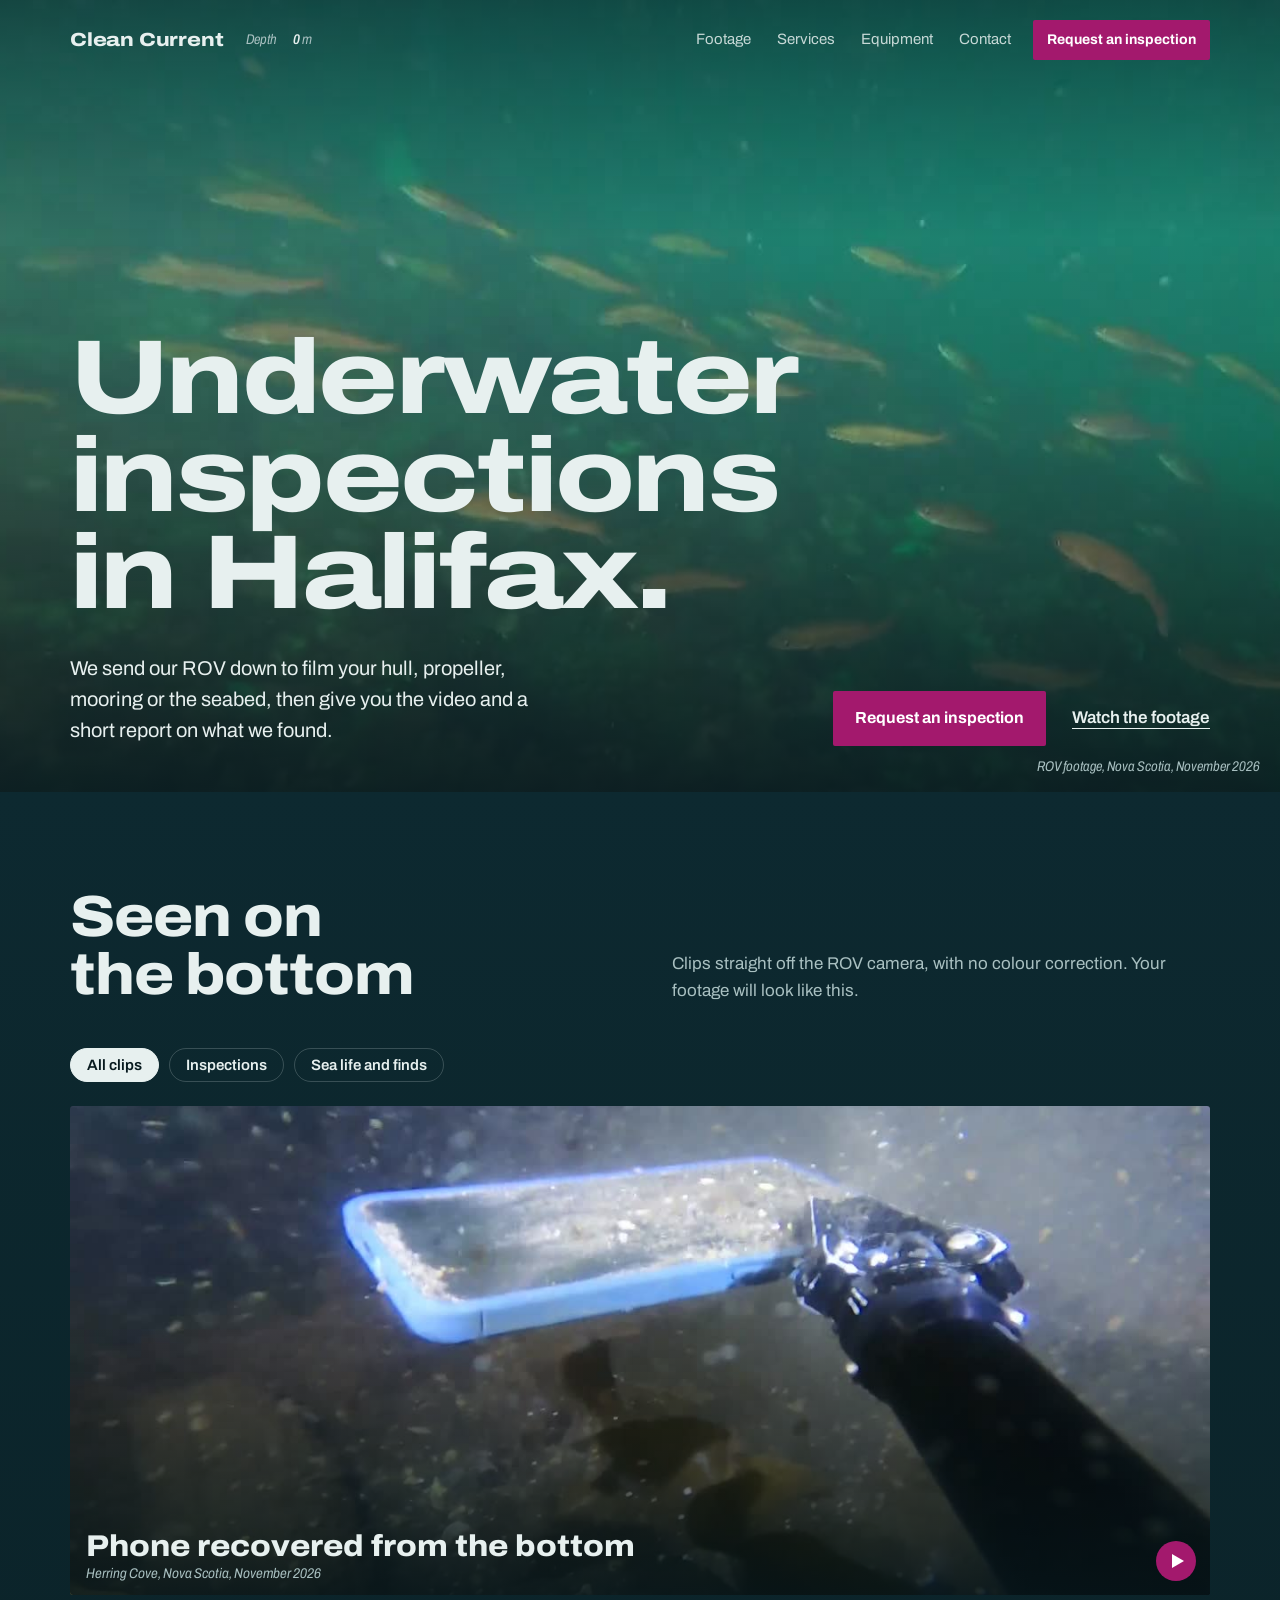
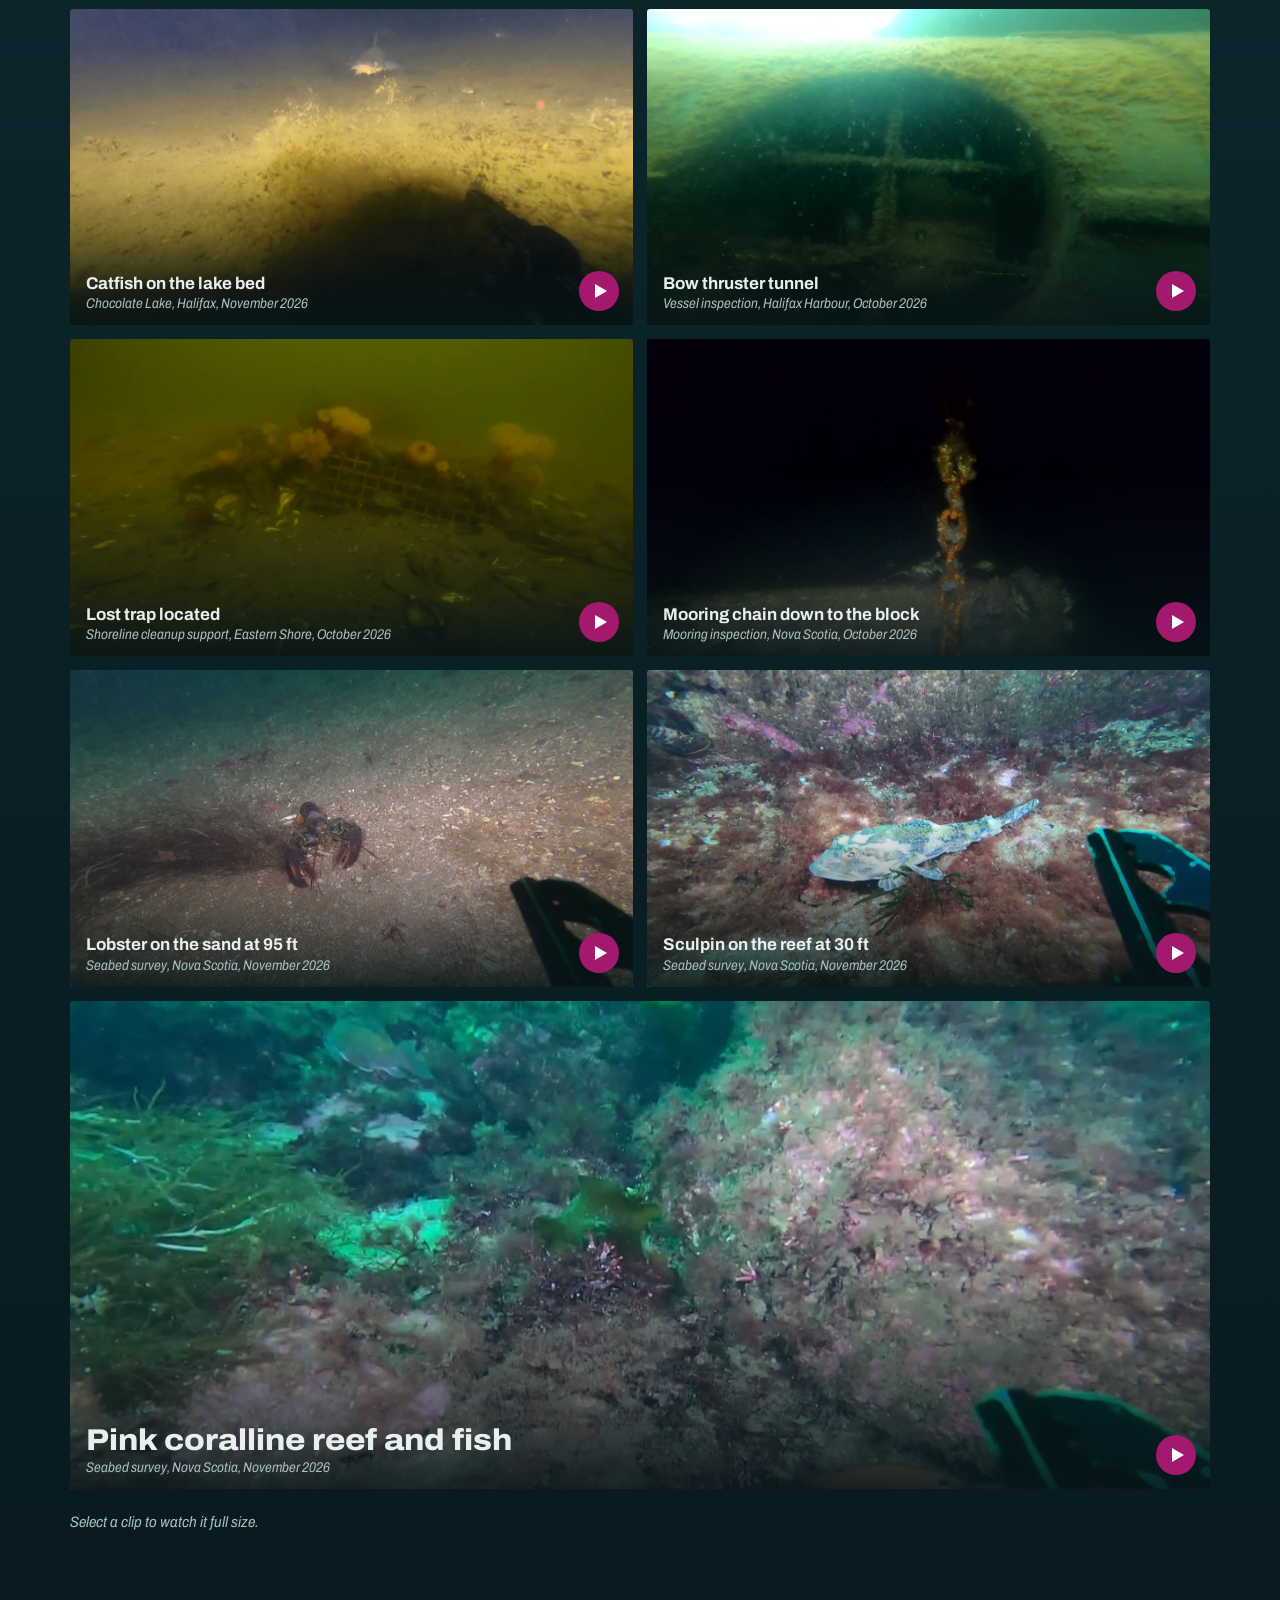
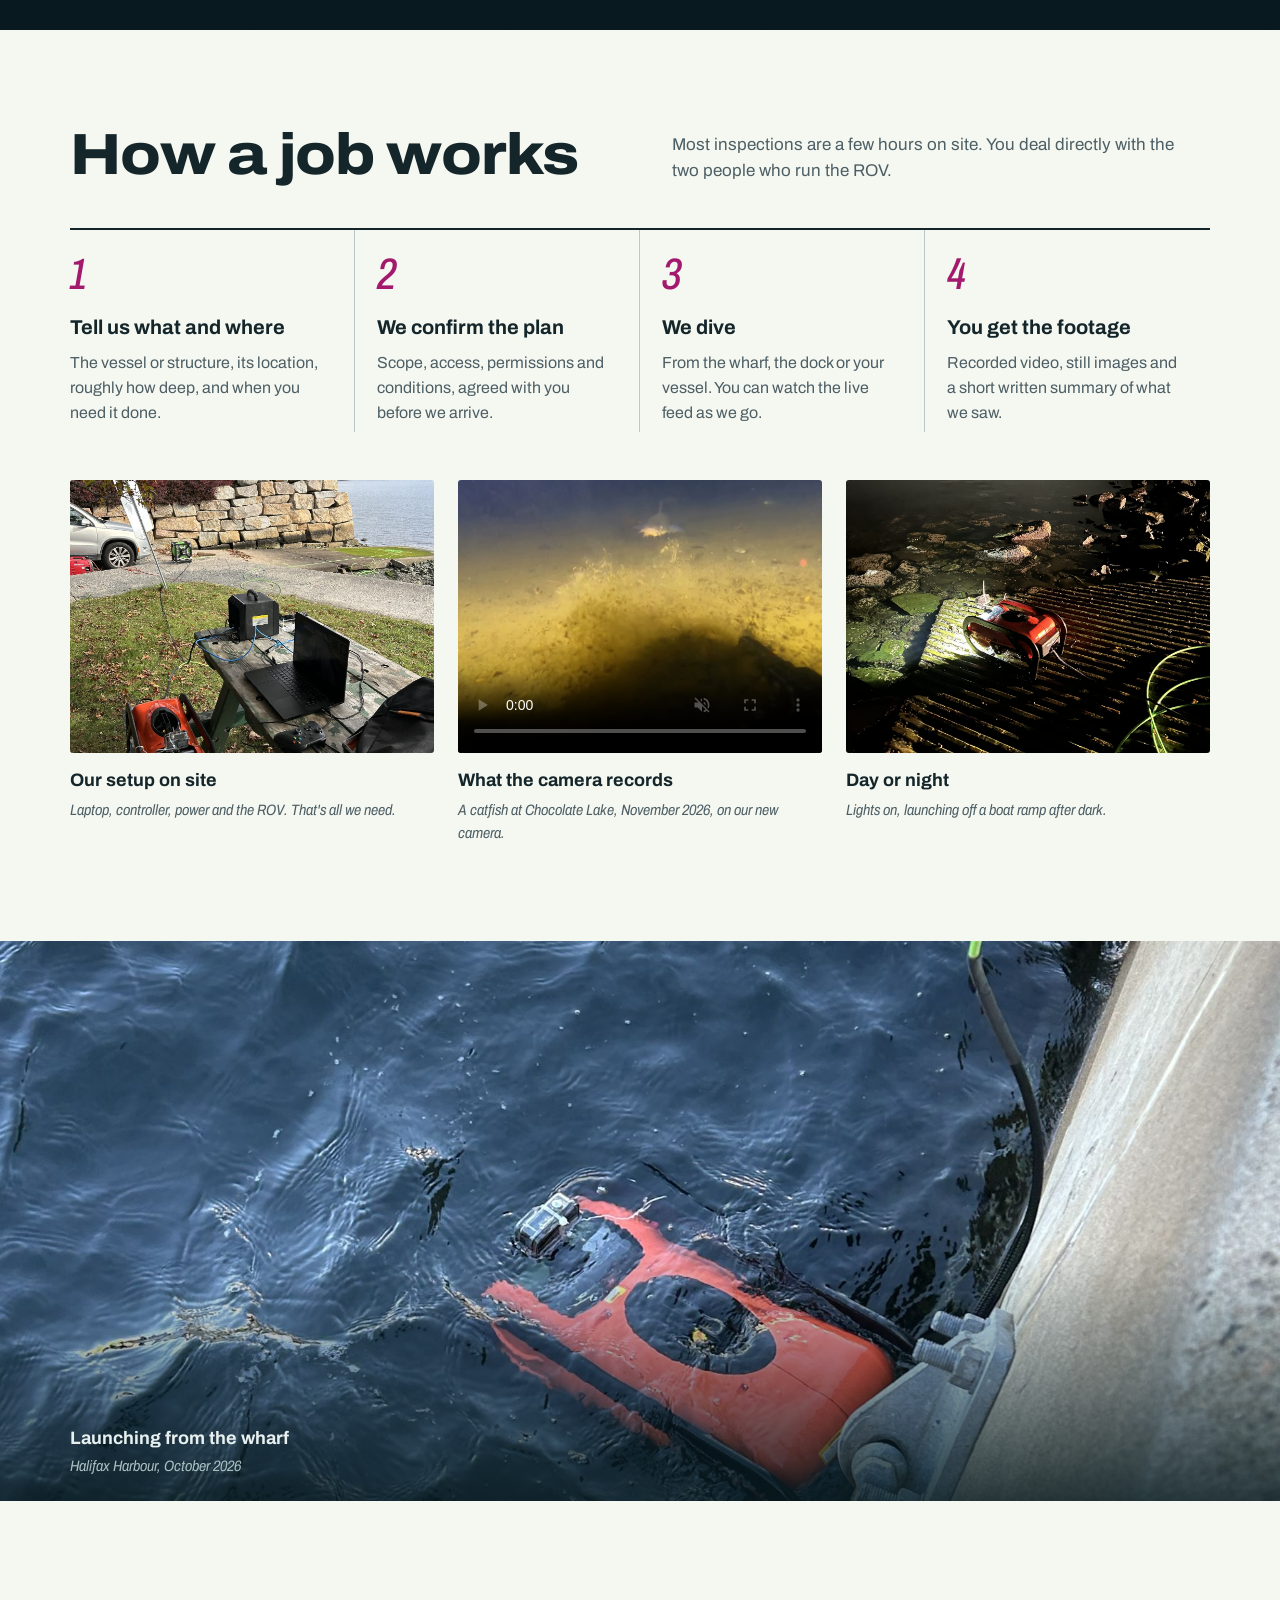
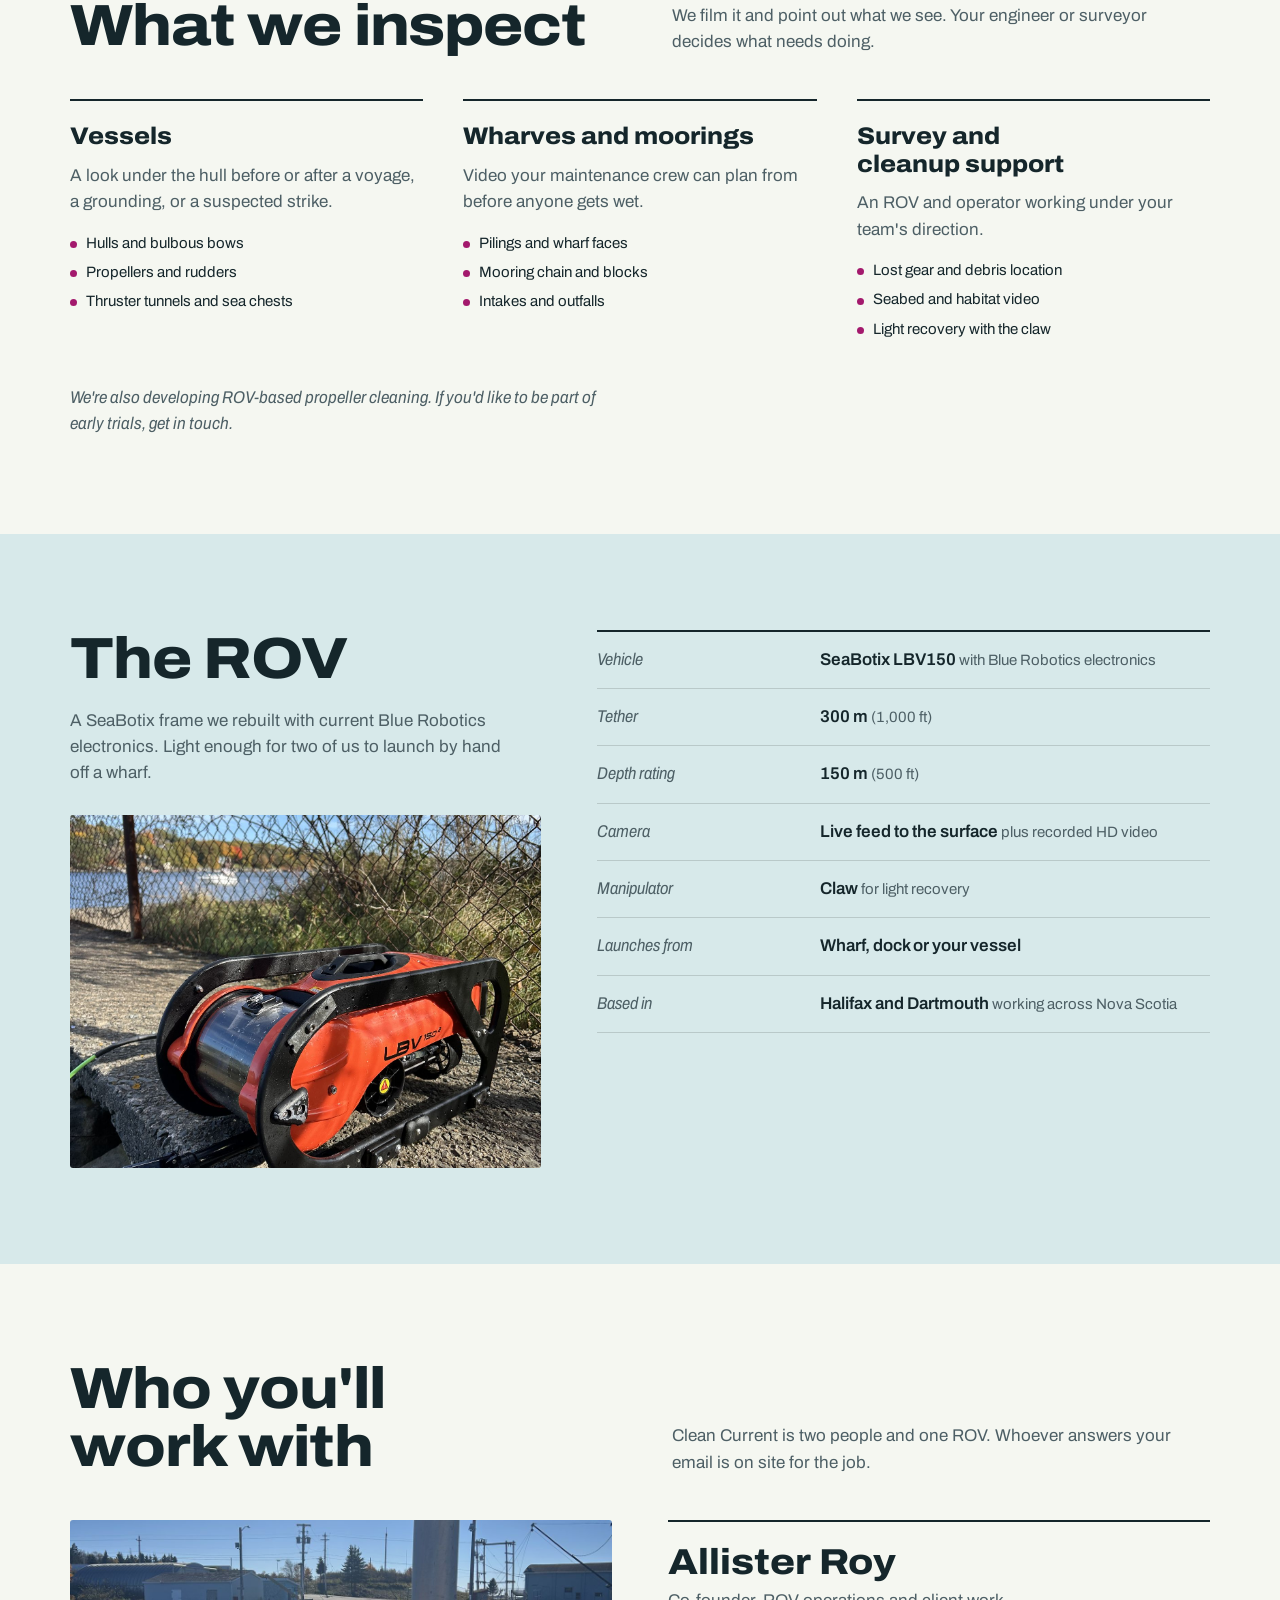
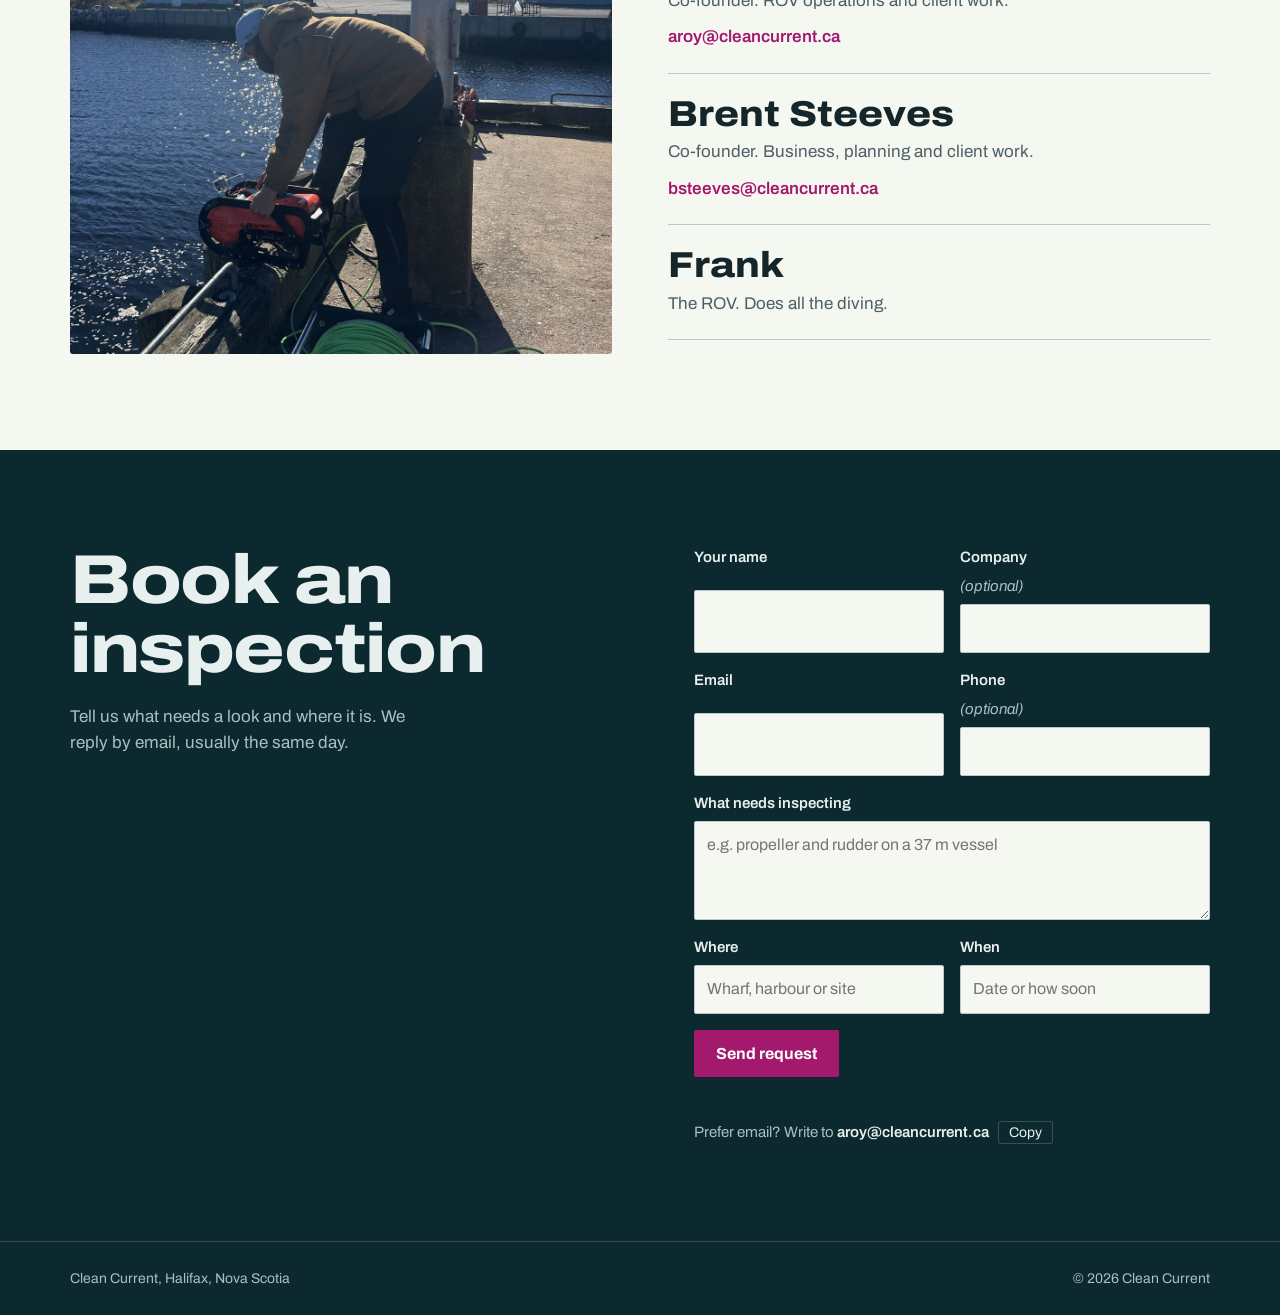
==== commit 74fc21ff: "Add lobster and sculpin clips to the gallery (Nov 20 dives) Co-Authored-By: Claude Opus 5.5 <noreply" ====
--- a/index.html
+++ b/index.html
@@ -311,6 +311,16 @@
         <button type="button" class="tile" data-cat="inspection" data-src="assets/video/mooring-chain.mp4" data-title="Mooring chain down to the block" data-meta="Mooring inspection, Nova Scotia, October 2026">
           <video muted loop playsinline preload="none" poster="assets/img/mooring-chain.jpg" tabindex="-1" aria-hidden="true"><source src="assets/video/mooring-chain.mp4" type="video/mp4"></video>
           <span class="tile-cap"><strong>Mooring chain down to the block</strong><span>Mooring inspection, Nova Scotia, October 2026</span></span>
+          <span class="play" aria-hidden="true"></span>
+        </button>
+        <button type="button" class="tile" data-cat="find" data-src="assets/video/lobster.mp4" data-title="Lobster on the sand at 95 ft" data-meta="Seabed survey, Nova Scotia, November 2026">
+          <video muted loop playsinline preload="none" poster="assets/img/lobster.jpg" tabindex="-1" aria-hidden="true"><source src="assets/video/lobster.mp4" type="video/mp4"></video>
+          <span class="tile-cap"><strong>Lobster on the sand at 95 ft</strong><span>Seabed survey, Nova Scotia, November 2026</span></span>
+          <span class="play" aria-hidden="true"></span>
+        </button>
+        <button type="button" class="tile" data-cat="find" data-src="assets/video/sculpin.mp4" data-title="Sculpin on the reef at 30 ft" data-meta="Seabed survey, Nova Scotia, November 2026">
+          <video muted loop playsinline preload="none" poster="assets/img/sculpin.jpg" tabindex="-1" aria-hidden="true"><source src="assets/video/sculpin.mp4" type="video/mp4"></video>
+          <span class="tile-cap"><strong>Sculpin on the reef at 30 ft</strong><span>Seabed survey, Nova Scotia, November 2026</span></span>
           <span class="play" aria-hidden="true"></span>
         </button>
         <button type="button" class="tile feature" data-cat="find" data-src="assets/video/reef-survey.mp4" data-title="Pink coralline reef and fish" data-meta="Seabed survey, Nova Scotia, November 2026">
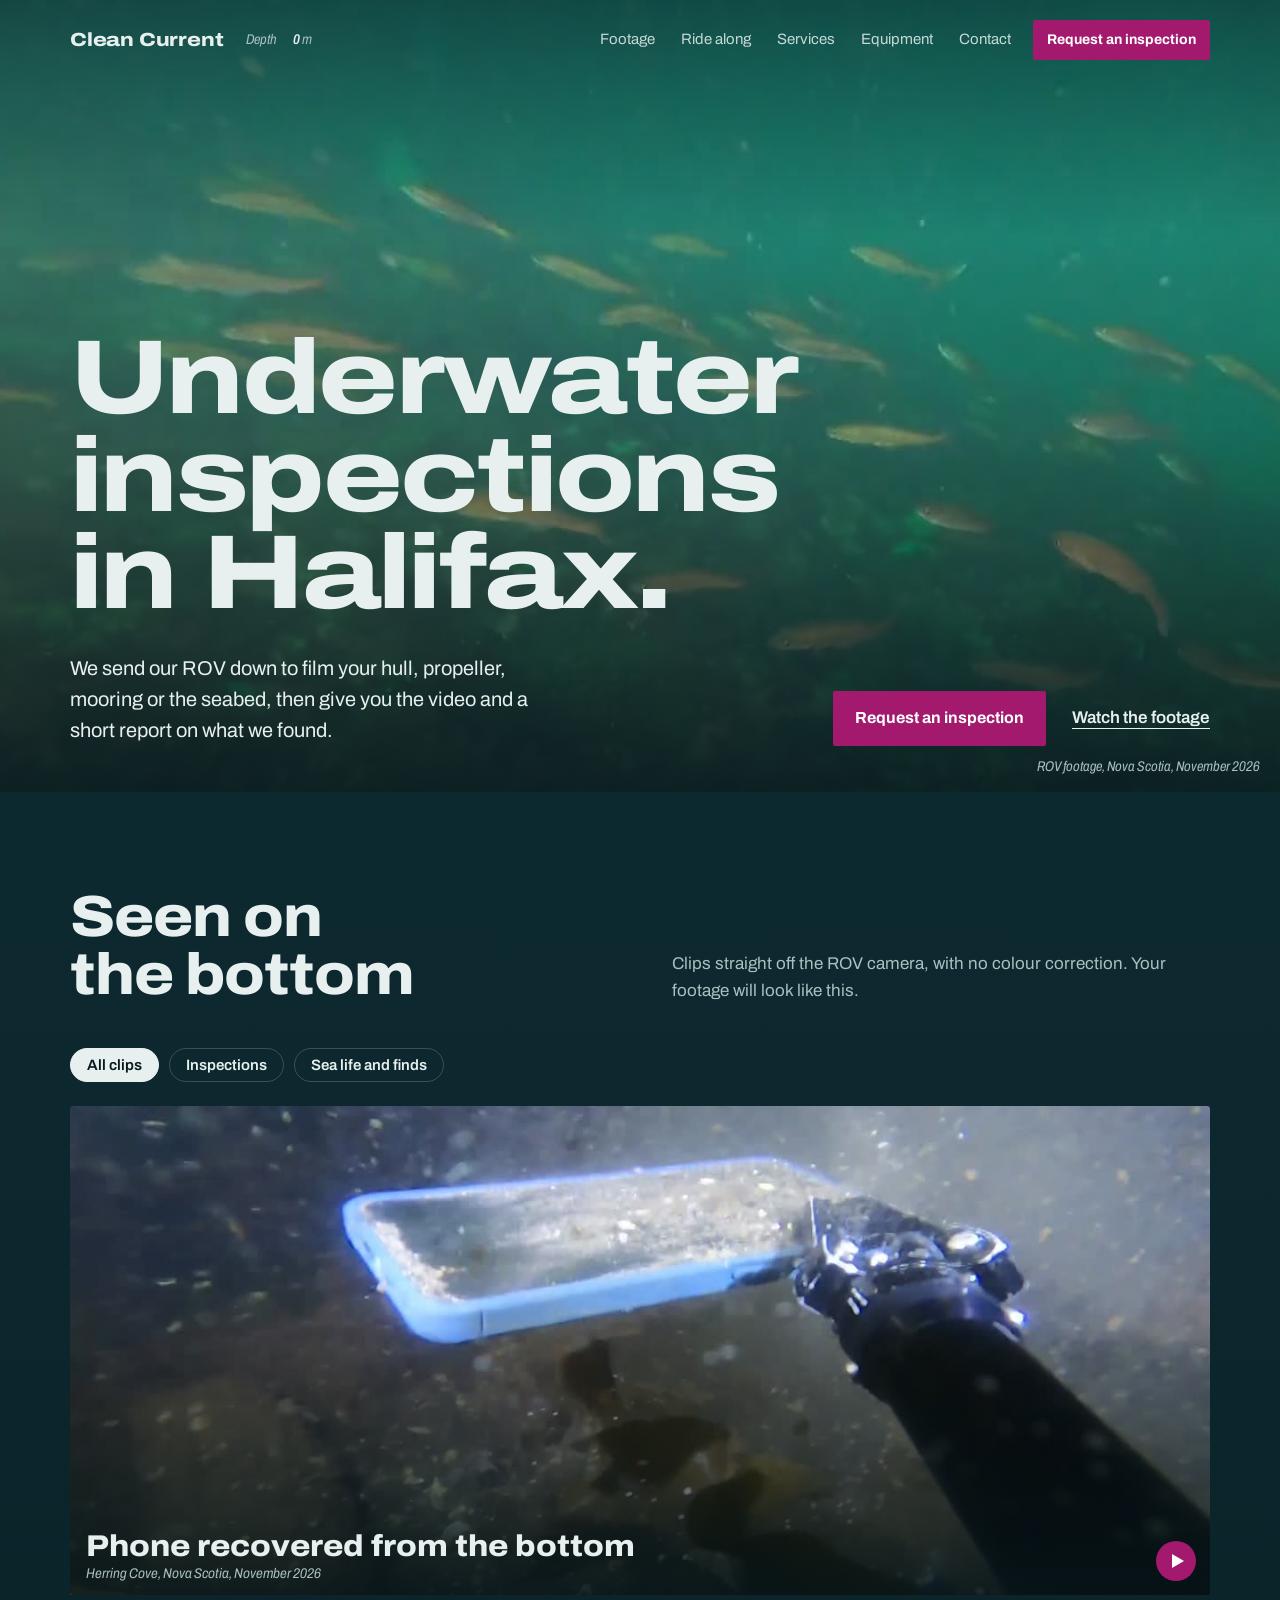
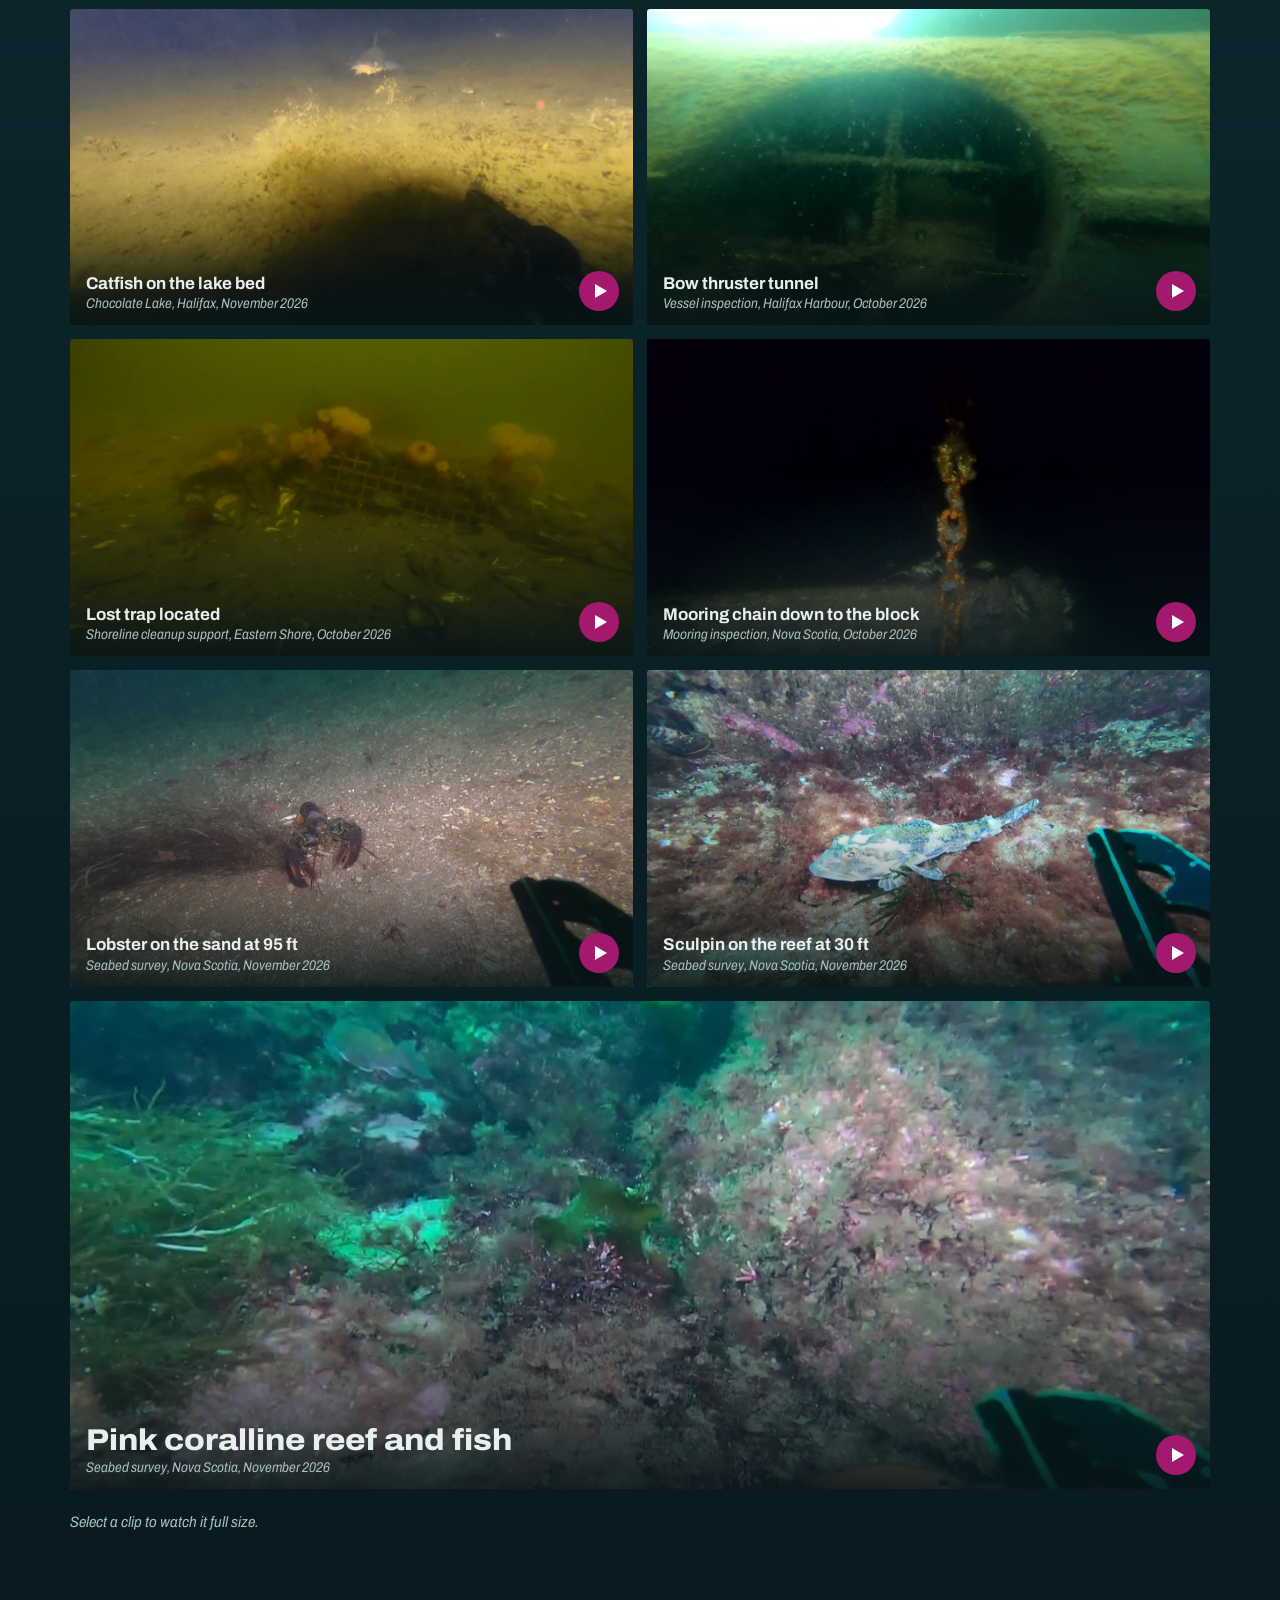
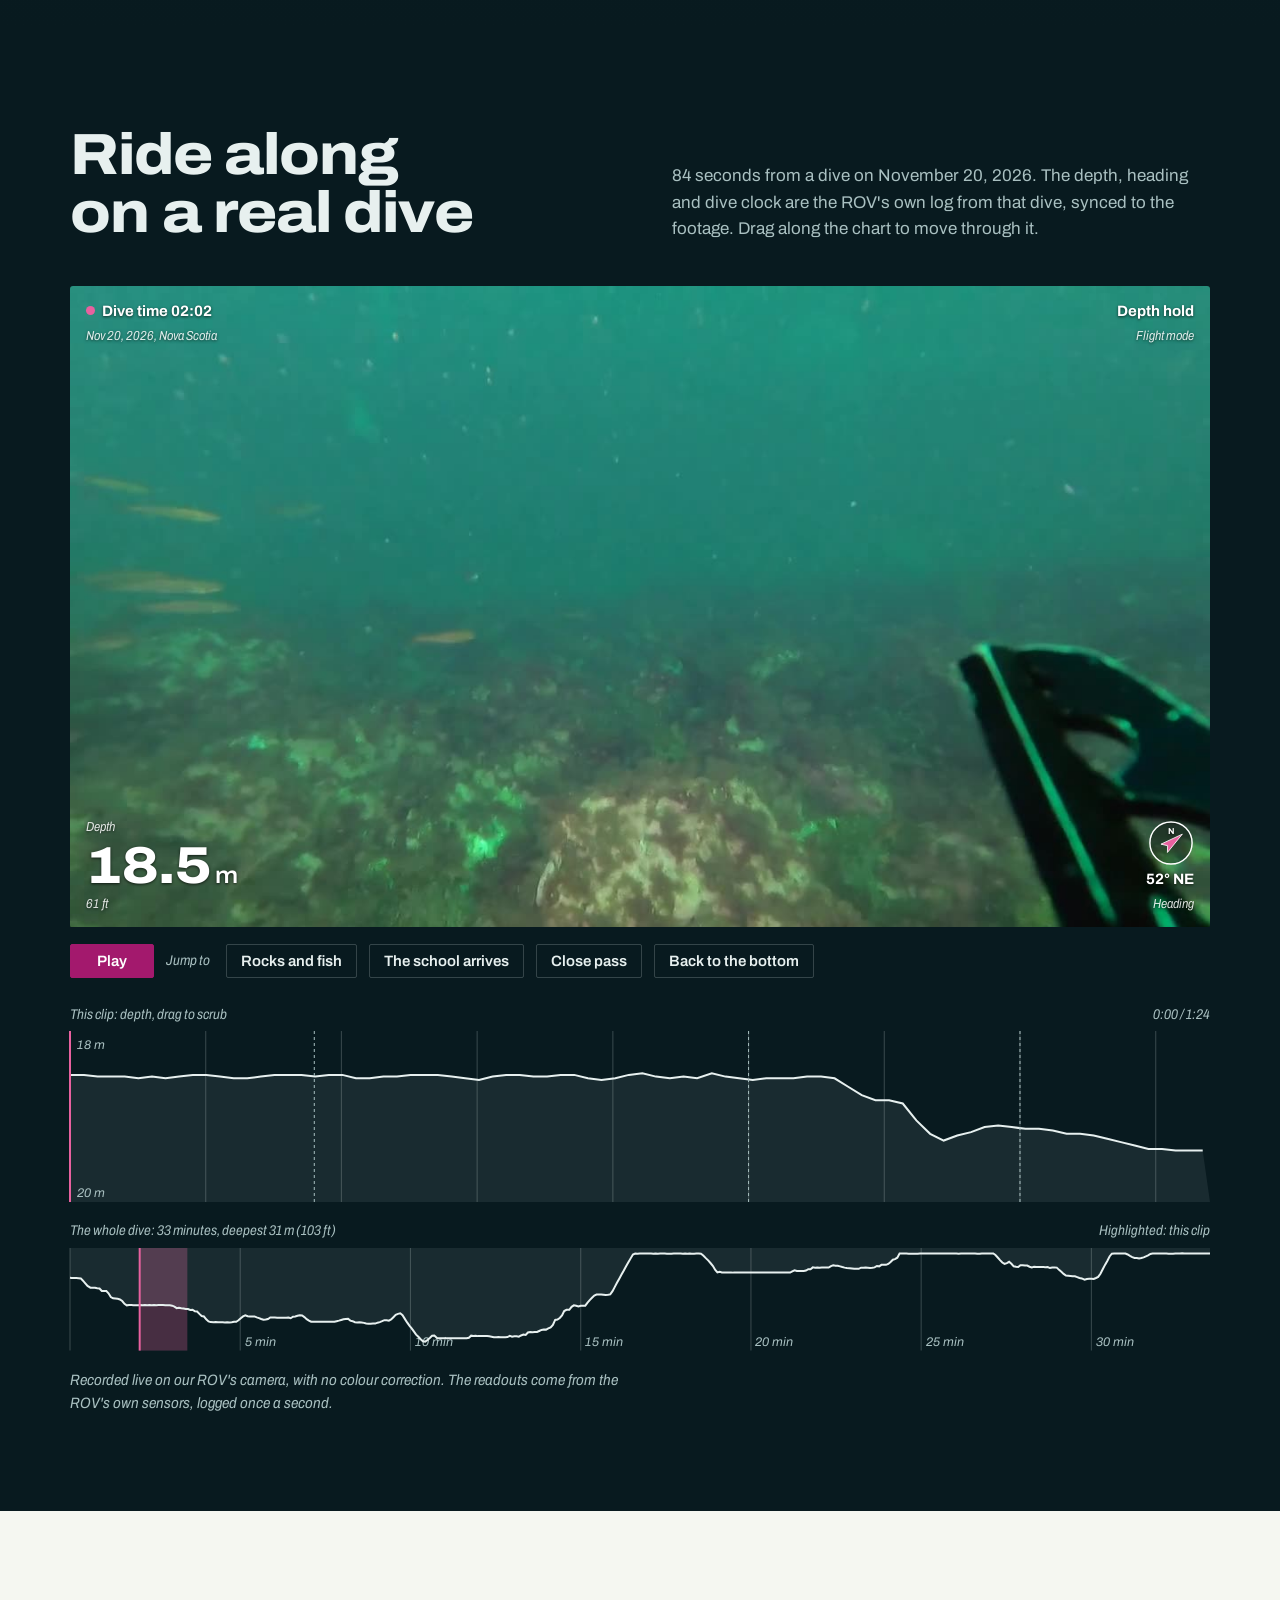
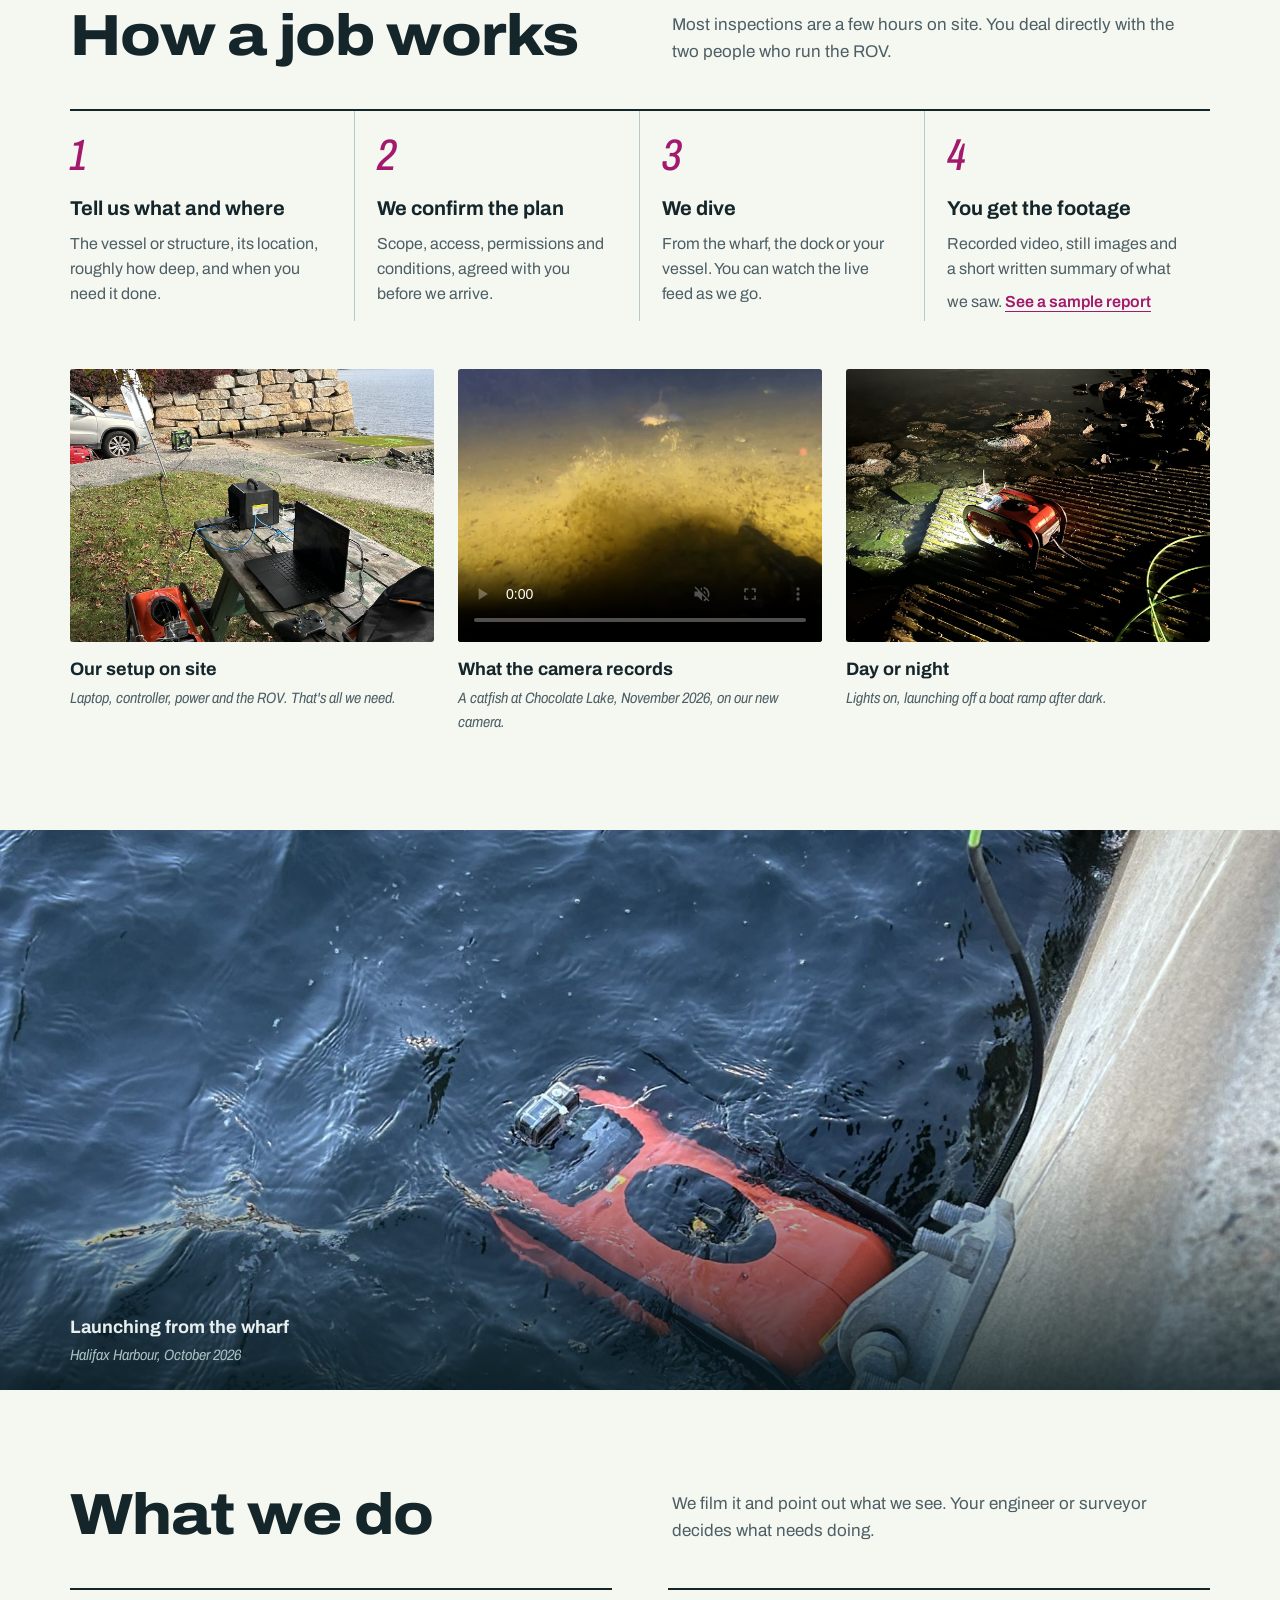
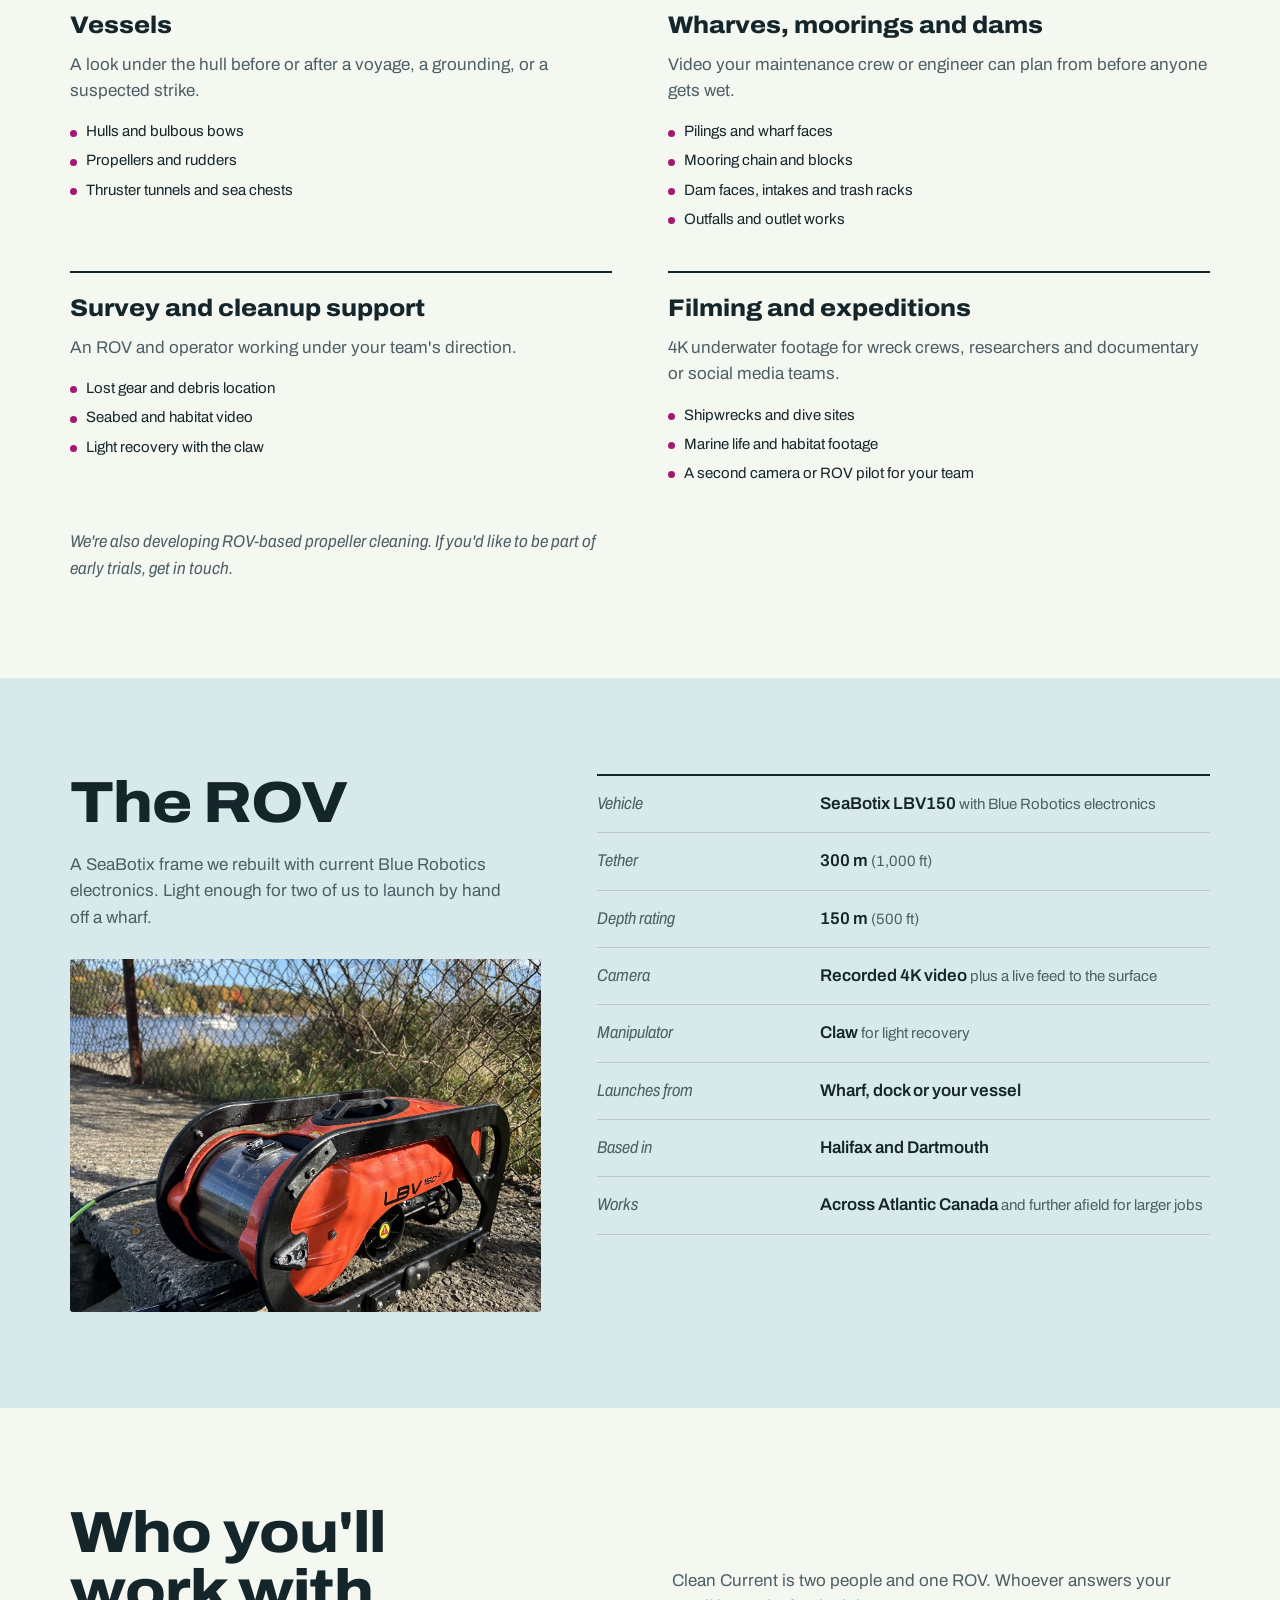
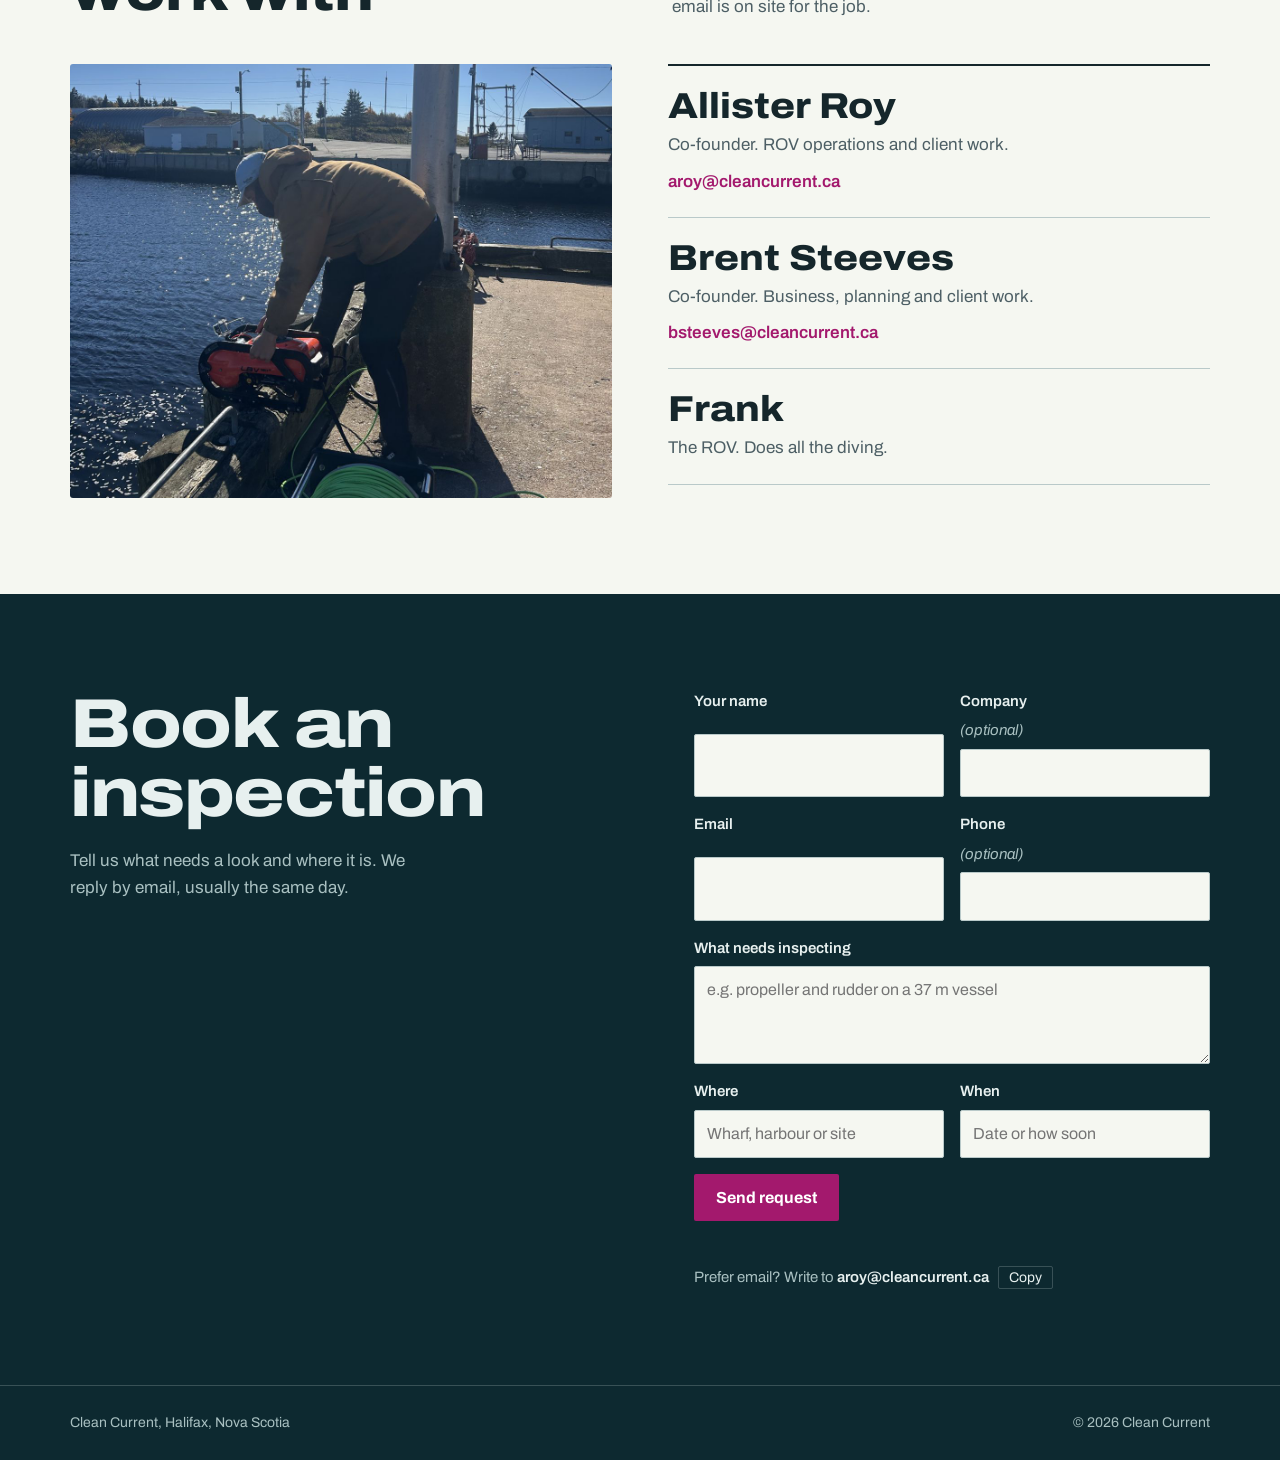
==== commit fabccaa2: "Add dive ride-along, sample report, 4K and service-area updates - New interactive 'Ride along on a r" ====
--- a/index.html
+++ b/index.html
@@ -5,18 +5,19 @@
 <meta name="viewport" content="width=device-width,initial-scale=1,viewport-fit=cover">
 <title>Clean Current | ROV inspections in Halifax</title>
 <meta name="claude:viewport-fit-sides" content="cover">
-<meta name="description" content="ROV inspections in Halifax Harbour and across Nova Scotia. Clear underwater video of hulls, propellers, moorings, wharves and the seabed.">
+<meta name="description" content="ROV inspections and underwater filming from Halifax, across Atlantic Canada and further for larger jobs. 4K video of hulls, propellers, moorings, wharves, dams and the seabed.">
 <link rel="canonical" href="https://cleancurrent.ca/">
 <meta property="og:type" content="website">
 <meta property="og:site_name" content="Clean Current">
 <meta property="og:title" content="Clean Current | ROV inspections in Halifax">
-<meta property="og:description" content="Underwater video of hulls, propellers, moorings, wharves and the seabed. Halifax and Dartmouth, working across Nova Scotia.">
+<meta property="og:description" content="4K underwater video of hulls, propellers, moorings, wharves, dams and the seabed. Based in Halifax and Dartmouth, working across Atlantic Canada.">
 <meta property="og:url" content="https://cleancurrent.ca/">
 <meta property="og:image" content="https://cleancurrent.ca/assets/img/share.jpg">
 <meta property="og:image:width" content="1200">
 <meta property="og:image:height" content="628">
 <meta property="og:image:alt" content="Clean Current's orange ROV on the rocks by Halifax Harbour">
 <meta name="twitter:card" content="summary_large_image">
+<script type="application/ld+json">{"@context":"https://schema.org","@type":"ProfessionalService","name":"Clean Current","legalName":"ClearCurrent Marine Ltd","url":"https://cleancurrent.ca/","email":"aroy@cleancurrent.ca","image":"https://cleancurrent.ca/assets/img/share.jpg","description":"ROV inspections and 4K underwater filming: hulls, propellers, moorings, wharves, dams and the seabed. Based in Halifax and Dartmouth, Nova Scotia.","areaServed":[{"@type":"City","name":"Halifax"},{"@type":"City","name":"Dartmouth"},{"@type":"AdministrativeArea","name":"Nova Scotia"},{"@type":"AdministrativeArea","name":"New Brunswick"},{"@type":"AdministrativeArea","name":"Prince Edward Island"}],"founder":[{"@type":"Person","name":"Allister Roy"},{"@type":"Person","name":"Brent Steeves"}],"knowsAbout":["ROV inspection","Underwater hull inspection","Mooring inspection","Wharf and piling inspection","Dam and intake inspection","Underwater filming"]}</script>
 <link rel="preconnect" href="https://fonts.googleapis.com">
 <link rel="preconnect" href="https://fonts.gstatic.com" crossorigin>
 <link rel="stylesheet" href="https://fonts.googleapis.com/css2?family=Archivo:ital,wdth,wght@0,62..125,400..800;1,62..125,400..700&display=swap">
@@ -144,6 +145,7 @@
 .n{font-style:italic;font-stretch:72%;font-size:44px;font-weight:500;color:var(--magenta);line-height:1;display:block;margin-bottom:16px}
 .steps h3{font-size:20px;font-weight:700;margin-bottom:8px}
 .steps p{color:var(--muted);font-size:16px}
+.inline-link{display:inline-block;margin-top:8px;color:var(--magenta);font-weight:600;text-underline-offset:4px}
 .pair{margin-top:48px;display:grid;grid-template-columns:repeat(3,minmax(0,1fr));gap:24px}
 .pair img,.pair video{width:100%;aspect-ratio:4/3;object-fit:cover;border-radius:3px}
 
@@ -155,7 +157,7 @@
 .band figcaption span{color:var(--on-deep-muted)}
 
 /* services */
-.services{display:grid;grid-template-columns:repeat(3,minmax(0,1fr));gap:40px}
+.services{display:grid;grid-template-columns:repeat(2,minmax(0,1fr));gap:40px 56px}
 .service{border-top:2px solid var(--ink);padding-top:22px;min-width:0}
 .service h3{font-size:24px;font-weight:800;font-stretch:108%;margin-bottom:12px;line-height:1.15}
 .service p{color:var(--muted)}
@@ -207,6 +209,40 @@
 footer{background:var(--deep);color:var(--on-deep-muted);font-size:14px;border-top:1px solid var(--on-deep-rule)}
 footer .wrap{display:flex;flex-wrap:wrap;justify-content:space-between;gap:12px;padding-block:26px}
 
+/* dive ride-along */
+.dive{background:var(--deeper);color:var(--on-deep)}
+.dive .sec-head p{color:var(--on-deep-muted)}
+.screen{position:relative;border-radius:3px;overflow:hidden;background:#000;aspect-ratio:16/9}
+.screen video{width:100%;height:100%;object-fit:cover}
+.hud{position:absolute;inset:0;pointer-events:none;font-variant-numeric:tabular-nums;color:#fff;text-shadow:0 1px 3px rgba(0,0,0,.7)}
+.hud-tl,.hud-tr,.hud-bl,.hud-br{position:absolute;display:grid;gap:2px}
+.hud-tl{left:16px;top:14px}.hud-tr{right:16px;top:14px;text-align:right}
+.hud-bl{left:16px;bottom:14px}.hud-br{right:16px;bottom:14px;text-align:right;justify-items:end}
+.hud small{font-style:italic;font-stretch:84%;font-size:13px;opacity:.85}
+.hud b{font-weight:700;font-size:15px}
+.hud .big{font-size:clamp(28px,4.4vw,52px);font-weight:800;font-stretch:112%;line-height:1}
+.hud .big span{font-size:.45em;font-weight:600;margin-left:4px}
+.rec::before{content:"";display:inline-block;width:9px;height:9px;border-radius:50%;background:var(--buoy);margin-right:7px;vertical-align:1px}
+.compass{width:46px;height:46px}
+.dive-ctrl{display:flex;flex-wrap:wrap;align-items:center;gap:10px 12px;margin-top:16px}
+.dive-ctrl .vbtn[aria-pressed="true"]{background:var(--on-deep);color:var(--deeper);border-color:var(--on-deep)}
+.dive-ctrl .lbl{font-style:italic;font-stretch:84%;font-size:14px;color:var(--on-deep-muted);margin-right:4px}
+#playbtn{min-width:84px;background:var(--magenta);border-color:var(--magenta);color:#fff}
+.charts{margin-top:26px;display:grid;gap:18px}
+.chart-label{display:flex;justify-content:space-between;gap:12px;font-style:italic;font-stretch:84%;font-size:14px;color:var(--on-deep-muted);margin-bottom:6px}
+.chart{width:100%;height:auto;display:block;overflow:visible}
+#scrub{cursor:pointer;touch-action:none;border-radius:2px;user-select:none;-webkit-user-select:none}
+#scrub:focus-visible{outline:3px solid var(--buoy);outline-offset:3px}
+.chart .grid{stroke:var(--on-deep-rule);stroke-width:1}
+.chart .axis{fill:var(--on-deep-muted);font-family:var(--font);font-size:11px;font-style:italic}
+.chart .line{fill:none;stroke:var(--on-deep);stroke-width:2;vector-effect:non-scaling-stroke}
+.chart .area{fill:rgba(231,240,239,.08)}
+.chart .band{fill:var(--buoy);opacity:.28}
+.chart .marker{stroke:var(--buoy);stroke-width:2;vector-effect:non-scaling-stroke}
+.chart .dot{fill:var(--buoy)}
+.chart .chap{stroke:var(--on-deep-muted);stroke-width:1;stroke-dasharray:3 3;vector-effect:non-scaling-stroke}
+.dive-note{margin-top:18px;font-style:italic;font-stretch:88%;font-size:15px;color:var(--on-deep-muted);max-width:70ch}
+
 @media (max-width:900px){
   .sec-head,.sheet,.enquire .grid,.crew{grid-template-columns:1fr}
   .crew{gap:32px}
@@ -221,6 +257,11 @@
   .form .row{grid-template-columns:1fr}
 }
 @media (max-width:640px){
+  #scrub{height:96px}
+  #overview{height:64px}
+  .hud-tr{display:none}
+  .hud small{font-size:12px}
+  .compass{width:34px;height:34px}
   body{font-size:16px}
   main>section{padding-block:68px}
   .nav{gap:16px;font-size:14px}
@@ -249,6 +290,7 @@
     <span class="depth" aria-hidden="true">Depth <b id="depth">0</b> m</span>
     <nav class="nav" aria-label="Main">
       <a href="#footage">Footage</a>
+      <a class="opt" href="#dive">Ride along</a>
       <a class="opt" href="#services">Services</a>
       <a class="opt" href="#equipment">Equipment</a>
       <a href="#contact">Contact</a>
@@ -333,6 +375,43 @@
     </div>
   </section>
 
+  <section class="dive" id="dive" aria-labelledby="dive-title">
+    <div class="wrap">
+      <div class="sec-head">
+        <h2 id="dive-title">Ride along on a real dive</h2>
+        <p>84 seconds from a dive on November 20, 2026. The depth, heading and dive clock are the ROV's own log from that dive, synced to the footage. Drag along the chart to move through it.</p>
+      </div>
+      <div class="screen">
+        <video id="dive-video" muted playsinline preload="none" poster="assets/img/ride-along.jpg" aria-label="ROV footage of a school of fish passing over a rocky seabed at about 20 metres"><source src="assets/video/ride-along.mp4" type="video/mp4"></video>
+        <div class="hud" aria-hidden="true">
+          <div class="hud-tl"><b class="rec">Dive time <span id="h-time">02:03</span></b><small>Nov 20, 2026, Nova Scotia</small></div>
+          <div class="hud-tr"><b id="h-mode">Depth hold</b><small>Flight mode</small></div>
+          <div class="hud-bl"><small>Depth</small><div class="big"><i id="h-m" style="font-style:normal">19.8</i><span>m</span></div><small><span id="h-ft">65</span> ft</small></div>
+          <div class="hud-br"><svg class="compass" viewBox="-24 -24 48 48"><circle r="22" fill="rgba(0,0,0,.35)" stroke="#fff" stroke-width="1.5"/><text y="-12" text-anchor="middle" dominant-baseline="middle" font-size="9" font-weight="700" fill="#fff" font-family="Archivo,Arial,sans-serif">N</text><path id="h-comp" d="M0-15 5.5 9 0 4.5-5.5 9Z" fill="#e8619f" stroke="#fff" stroke-width=".8"/></svg><b><span id="h-hdg">245</span>&deg; <span id="h-card">WSW</span></b><small>Heading</small></div>
+        </div>
+      </div>
+      <div class="dive-ctrl">
+        <button type="button" class="vbtn" id="playbtn" aria-label="Play the dive">Play</button>
+        <span class="lbl">Jump to</span>
+        <button type="button" class="vbtn chapter" data-t="0">Rocks and fish</button>
+        <button type="button" class="vbtn chapter" data-t="18">The school arrives</button>
+        <button type="button" class="vbtn chapter" data-t="50">Close pass</button>
+        <button type="button" class="vbtn chapter" data-t="70">Back to the bottom</button>
+      </div>
+      <div class="charts">
+        <div>
+          <div class="chart-label"><span>This clip: depth, drag to scrub</span><span id="scrub-read">0:00 / 1:24</span></div>
+          <svg class="chart" id="scrub" viewBox="0 0 1000 150" preserveAspectRatio="none" role="slider" tabindex="0" aria-label="Position in the dive clip" aria-valuemin="0" aria-valuemax="84" aria-valuenow="0" aria-valuetext="0 seconds"></svg>
+        </div>
+        <div>
+          <div class="chart-label"><span>The whole dive: 33 minutes, deepest 31 m (103 ft)</span><span>Highlighted: this clip</span></div>
+          <svg class="chart" id="overview" viewBox="0 0 1000 90" preserveAspectRatio="none" aria-hidden="true"></svg>
+        </div>
+      </div>
+      <p class="dive-note">Recorded live on our ROV's camera, with no colour correction. The readouts come from the ROV's own sensors, logged once a second.</p>
+    </div>
+  </section>
+
   <dialog class="viewer" id="viewer" aria-labelledby="v-title">
     <div class="viewer-top">
       <div><strong id="v-title"></strong><span id="v-meta"></span></div>
@@ -356,7 +435,7 @@
         <li><span class="n">1</span><h3>Tell us what and where</h3><p>The vessel or structure, its location, roughly how deep, and when you need it done.</p></li>
         <li><span class="n">2</span><h3>We confirm the plan</h3><p>Scope, access, permissions and conditions, agreed with you before we arrive.</p></li>
         <li><span class="n">3</span><h3>We dive</h3><p>From the wharf, the dock or your vessel. You can watch the live feed as we go.</p></li>
-        <li><span class="n">4</span><h3>You get the footage</h3><p>Recorded video, still images and a short written summary of what we saw.</p></li>
+        <li><span class="n">4</span><h3>You get the footage</h3><p>Recorded video, still images and a short written summary of what we saw. <a class="inline-link" href="sample-report.html">See a sample report</a></p></li>
       </ol>
       <div class="pair">
         <figure><img src="assets/img/field-setup.jpg" alt="Laptop, controller, power station and the ROV set up on a picnic table beside the water" loading="lazy"><figcaption><strong>Our setup on site</strong><span>Laptop, controller, power and the ROV. That's all we need.</span></figcaption></figure>
@@ -374,7 +453,7 @@
   <section id="services" aria-labelledby="services-title">
     <div class="wrap">
       <div class="sec-head">
-        <h2 id="services-title">What we inspect</h2>
+        <h2 id="services-title">What we do</h2>
         <p>We film it and point out what we see. Your engineer or surveyor decides what needs doing.</p>
       </div>
       <div class="services">
@@ -384,15 +463,20 @@
           <ul><li>Hulls and bulbous bows</li><li>Propellers and rudders</li><li>Thruster tunnels and sea chests</li></ul>
         </article>
         <article class="service">
-          <h3>Wharves and moorings</h3>
-          <p>Video your maintenance crew can plan from before anyone gets wet.</p>
-          <ul><li>Pilings and wharf faces</li><li>Mooring chain and blocks</li><li>Intakes and outfalls</li></ul>
+          <h3>Wharves, moorings and dams</h3>
+          <p>Video your maintenance crew or engineer can plan from before anyone gets wet.</p>
+          <ul><li>Pilings and wharf faces</li><li>Mooring chain and blocks</li><li>Dam faces, intakes and trash racks</li><li>Outfalls and outlet works</li></ul>
         </article>
         <article class="service">
           <h3>Survey and cleanup support</h3>
           <p>An ROV and operator working under your team's direction.</p>
           <ul><li>Lost gear and debris location</li><li>Seabed and habitat video</li><li>Light recovery with the claw</li></ul>
         </article>
+        <article class="service">
+          <h3>Filming and expeditions</h3>
+          <p>4K underwater footage for wreck crews, researchers and documentary or social media teams.</p>
+          <ul><li>Shipwrecks and dive sites</li><li>Marine life and habitat footage</li><li>A second camera or ROV pilot for your team</li></ul>
+        </article>
       </div>
       <p class="note">We're also developing ROV-based propeller cleaning. If you'd like to be part of early trials, get in touch.</p>
     </div>
@@ -409,10 +493,11 @@
         <dt>Vehicle</dt><dd>SeaBotix LBV150 <small>with Blue Robotics electronics</small></dd>
         <dt>Tether</dt><dd>300 m <small>(1,000 ft)</small></dd>
         <dt>Depth rating</dt><dd>150 m <small>(500 ft)</small></dd>
-        <dt>Camera</dt><dd>Live feed to the surface <small>plus recorded HD video</small></dd>
+        <dt>Camera</dt><dd>Recorded 4K video <small>plus a live feed to the surface</small></dd>
         <dt>Manipulator</dt><dd>Claw <small>for light recovery</small></dd>
         <dt>Launches from</dt><dd>Wharf, dock or your vessel</dd>
-        <dt>Based in</dt><dd>Halifax and Dartmouth <small>working across Nova Scotia</small></dd>
+        <dt>Based in</dt><dd>Halifax and Dartmouth</dd>
+        <dt>Works</dt><dd>Across Atlantic Canada <small>and further afield for larger jobs</small></dd>
       </dl>
     </div>
   </section>
@@ -528,5 +613,73 @@
   }else{clips.forEach(function(v){v.setAttribute('controls','')})}
 })();
 </script>
+<script>
+(function(){
+  var v=document.getElementById('dive-video');if(!v)return;
+  var D=null,dur=84,svgNS='http://www.w3.org/2000/svg';
+  var $=function(id){return document.getElementById(id)};
+  var scrub=$('scrub'),ov=$('overview'),play=$('playbtn'),reduce=window.matchMedia('(prefers-reduced-motion: reduce)').matches;
+  var cards=['N','NNE','NE','ENE','E','ESE','SE','SSE','S','SSW','SW','WSW','W','WNW','NW','NNW'];
+  function el(n,a,p){var e=document.createElementNS(svgNS,n);for(var k in a)e.setAttribute(k,a[k]);(p||null)&&p.appendChild(e);return e}
+  function fmt(s){s=Math.max(0,Math.round(s));return Math.floor(s/60)+':'+('0'+s%60).slice(-2)}
+  function lerp(a,b,f){return a+(b-a)*f}
+  function sample(t){var c=D.clip,i=0;while(i<c.length-2&&c[i+1][0]<=t)i++;var A=c[i],B=c[i+1],f=Math.min(1,Math.max(0,(t-A[0])/((B[0]-A[0])||1)));
+    var dh=((B[2]-A[2]+540)%360)-180;return{d:lerp(A[1],B[1],f),h:(A[2]+dh*f+360)%360,m:A[5]}}
+  var cmk,cdot,omk,dmin,dmax;
+  function y1(d){return 12+(d-dmin)/(dmax-dmin)*118}
+  function build(){
+    var c=D.clip.filter(function(r){return r[0]>=0&&r[0]<=dur});
+    dmin=Math.floor(Math.min.apply(0,c.map(function(r){return r[1]}))-1);dmax=Math.ceil(Math.max.apply(0,c.map(function(r){return r[1]}))+1);
+    for(var g=0;g<=dur;g+=10){el('line',{x1:g/dur*1000,x2:g/dur*1000,y1:0,y2:150,class:'grid'},scrub)}
+    var pts=c.map(function(r){return (r[0]/dur*1000).toFixed(1)+','+y1(r[1]).toFixed(1)}).join(' ');
+    el('polygon',{points:'0,150 '+pts+' 1000,150',class:'area'},scrub);el('polyline',{points:pts,class:'line'},scrub);
+    [].forEach.call(document.querySelectorAll('.chapter'),function(b){var x=b.dataset.t/dur*1000;el('line',{x1:x,x2:x,y1:0,y2:150,class:'chap'},scrub)});
+    var t1=el('text',{x:6,y:16,class:'axis'},scrub);t1.textContent=(dmin*0.3048).toFixed(0)+' m';
+    var t2=el('text',{x:6,y:146,class:'axis'},scrub);t2.textContent=(dmax*0.3048).toFixed(0)+' m';
+    cmk=el('line',{x1:0,x2:0,y1:0,y2:150,class:'marker'},scrub);
+    var P=D.profile,T=P[P.length-1][0],pm=Math.max.apply(0,P.map(function(r){return r[1]}))*1.05;
+    function y2(d){return 4+d/pm*82}
+    for(var m=0;m<=T;m+=300){var x=m/T*1000;el('line',{x1:x,x2:x,y1:0,y2:90,class:'grid'},ov);if(m>0&&m<T-120){var tx=el('text',{x:x+4,y:86,class:'axis'},ov);tx.textContent=(m/60)+' min'}}
+    el('rect',{x:D.t0/T*1000,y:0,width:dur/T*1000,height:90,class:'band'},ov);
+    var op=P.map(function(r){return (r[0]/T*1000).toFixed(1)+','+y2(r[1]).toFixed(1)}).join(' ');
+    el('polygon',{points:'0,0 '+op+' 1000,0',class:'area'},ov);el('polyline',{points:op,class:'line'},ov);
+    omk=el('line',{x1:0,x2:0,y1:0,y2:90,class:'marker'},ov);ov._T=T;
+    update(0)}
+  function update(t){if(!D)return;var s=sample(t),m=s.d*0.3048;
+    $('h-m').textContent=m.toFixed(1);$('h-ft').textContent=Math.round(s.d);
+    var h=Math.round(s.h)%360;$('h-hdg').textContent=h;$('h-card').textContent=cards[Math.round(h/22.5)%16];
+    $('h-comp').setAttribute('transform','rotate('+h+')');
+    $('h-mode').textContent=s.m==='ALT_HOLD'?'Depth hold':s.m==='MANUAL'?'Manual':s.m==='STABILIZE'?'Stabilize':s.m;
+    var dt=D.t0+t;$('h-time').textContent=('0'+Math.floor(dt/60)).slice(-2)+':'+('0'+Math.floor(dt%60)).slice(-2);
+    var x=t/dur*1000;cmk.setAttribute('x1',x);cmk.setAttribute('x2',x);
+    var ox=(D.t0+t)/ov._T*1000;omk.setAttribute('x1',ox);omk.setAttribute('x2',ox);
+    $('scrub-read').textContent=fmt(t)+' / '+fmt(dur);
+    scrub.setAttribute('aria-valuenow',Math.round(t));scrub.setAttribute('aria-valuetext',fmt(t)+', depth '+m.toFixed(1)+' metres')}
+  var raf=0;function loop(){update(v.currentTime||0);raf=v.paused?0:requestAnimationFrame(loop)}
+  function seek(t){t=Math.max(0,Math.min(dur-0.05,t));if(v.preload==='none'){v.preload='auto';v.load()}
+    var go=function(){try{v.currentTime=t}catch(e){}update(t)};if(v.readyState>=1)go();else{v.addEventListener('loadedmetadata',go,{once:true});update(t)}}
+  function doPlay(){if(v.preload==='none'){v.preload='auto'}var p=v.play();if(p&&p.catch)p.catch(function(){})}
+  v.addEventListener('play',function(){play.textContent='Pause';play.setAttribute('aria-label','Pause the dive');if(!raf)raf=requestAnimationFrame(loop)});
+  v.addEventListener('pause',function(){play.textContent='Play';play.setAttribute('aria-label','Play the dive')});
+  v.addEventListener('ended',function(){v.currentTime=0;doPlay()});
+  v.addEventListener('seeked',function(){update(v.currentTime)});
+  play.addEventListener('click',function(){v.paused?doPlay():v.pause()});
+  v.addEventListener('click',function(){v.paused?doPlay():v.pause()});
+  [].forEach.call(document.querySelectorAll('.chapter'),function(b){b.addEventListener('click',function(){seek(+b.dataset.t);doPlay()})});
+  var drag=false,wasPlaying=false;
+  function tAt(e){var r=scrub.getBoundingClientRect();return (e.clientX-r.left)/r.width*dur}
+  scrub.addEventListener('pointerdown',function(e){drag=true;wasPlaying=!v.paused;v.pause();scrub.setPointerCapture(e.pointerId);seek(tAt(e))});
+  scrub.addEventListener('pointermove',function(e){if(drag)seek(tAt(e))});
+  scrub.addEventListener('pointerup',function(){drag=false;if(wasPlaying)doPlay()});
+  scrub.addEventListener('keydown',function(e){var t=v.currentTime||0,k=e.key;
+    if(k==='ArrowRight'||k==='ArrowUp'){seek(t+(e.shiftKey?10:2));e.preventDefault()}
+    else if(k==='ArrowLeft'||k==='ArrowDown'){seek(t-(e.shiftKey?10:2));e.preventDefault()}
+    else if(k==='Home'){seek(0);e.preventDefault()}else if(k==='End'){seek(dur-1);e.preventDefault()}
+    else if(k===' '||k==='Enter'){v.paused?doPlay():v.pause();e.preventDefault()}});
+  fetch('assets/data/dive-2026-11-20.json').then(function(r){return r.json()}).then(function(j){D=j;dur=j.dur;build()}).catch(function(){document.querySelector('.charts').hidden=true;document.querySelector('.hud').hidden=true});
+  if('IntersectionObserver' in window){new IntersectionObserver(function(es){es.forEach(function(e){
+    if(e.isIntersecting){if(!reduce&&v.paused&&!v._touched){v._touched=1;doPlay()}}else if(!v.paused){v.pause()}})},{threshold:.5}).observe(v)}
+})();
+</script>
 </body>
 </html>
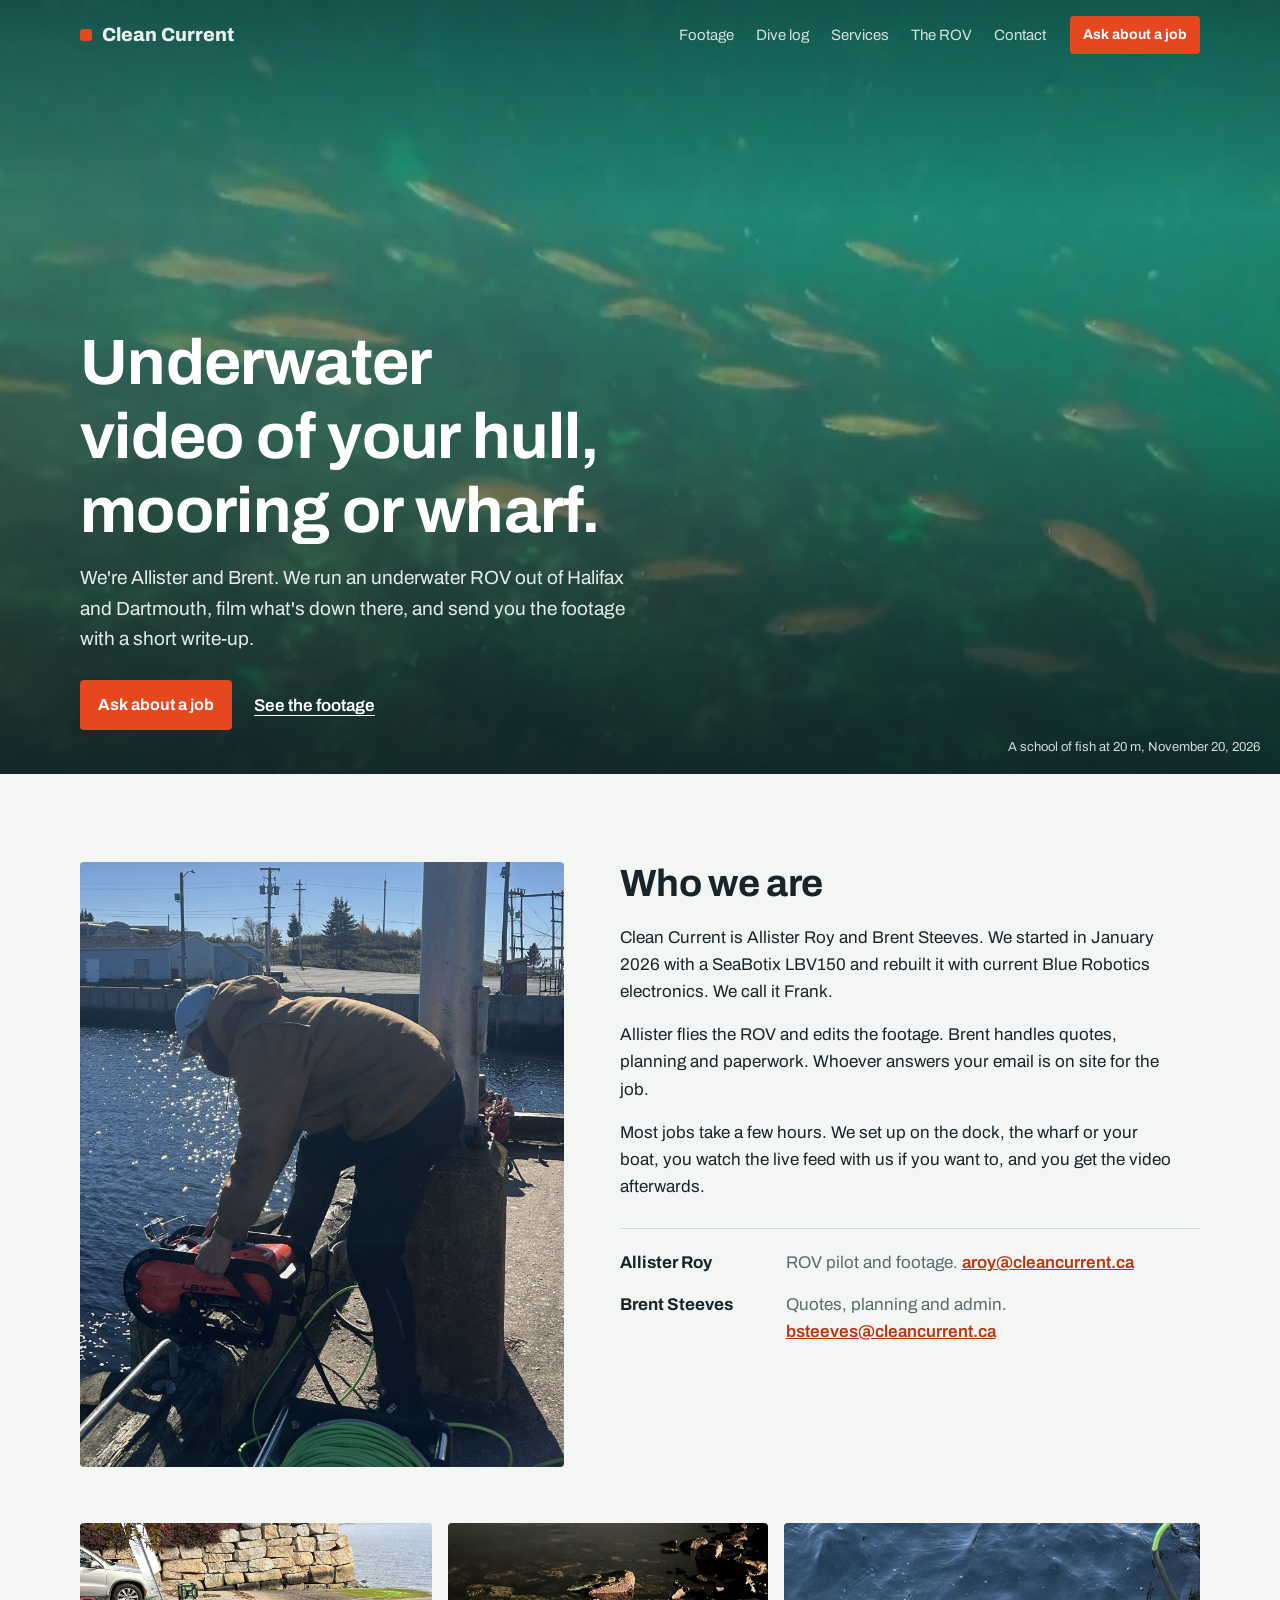
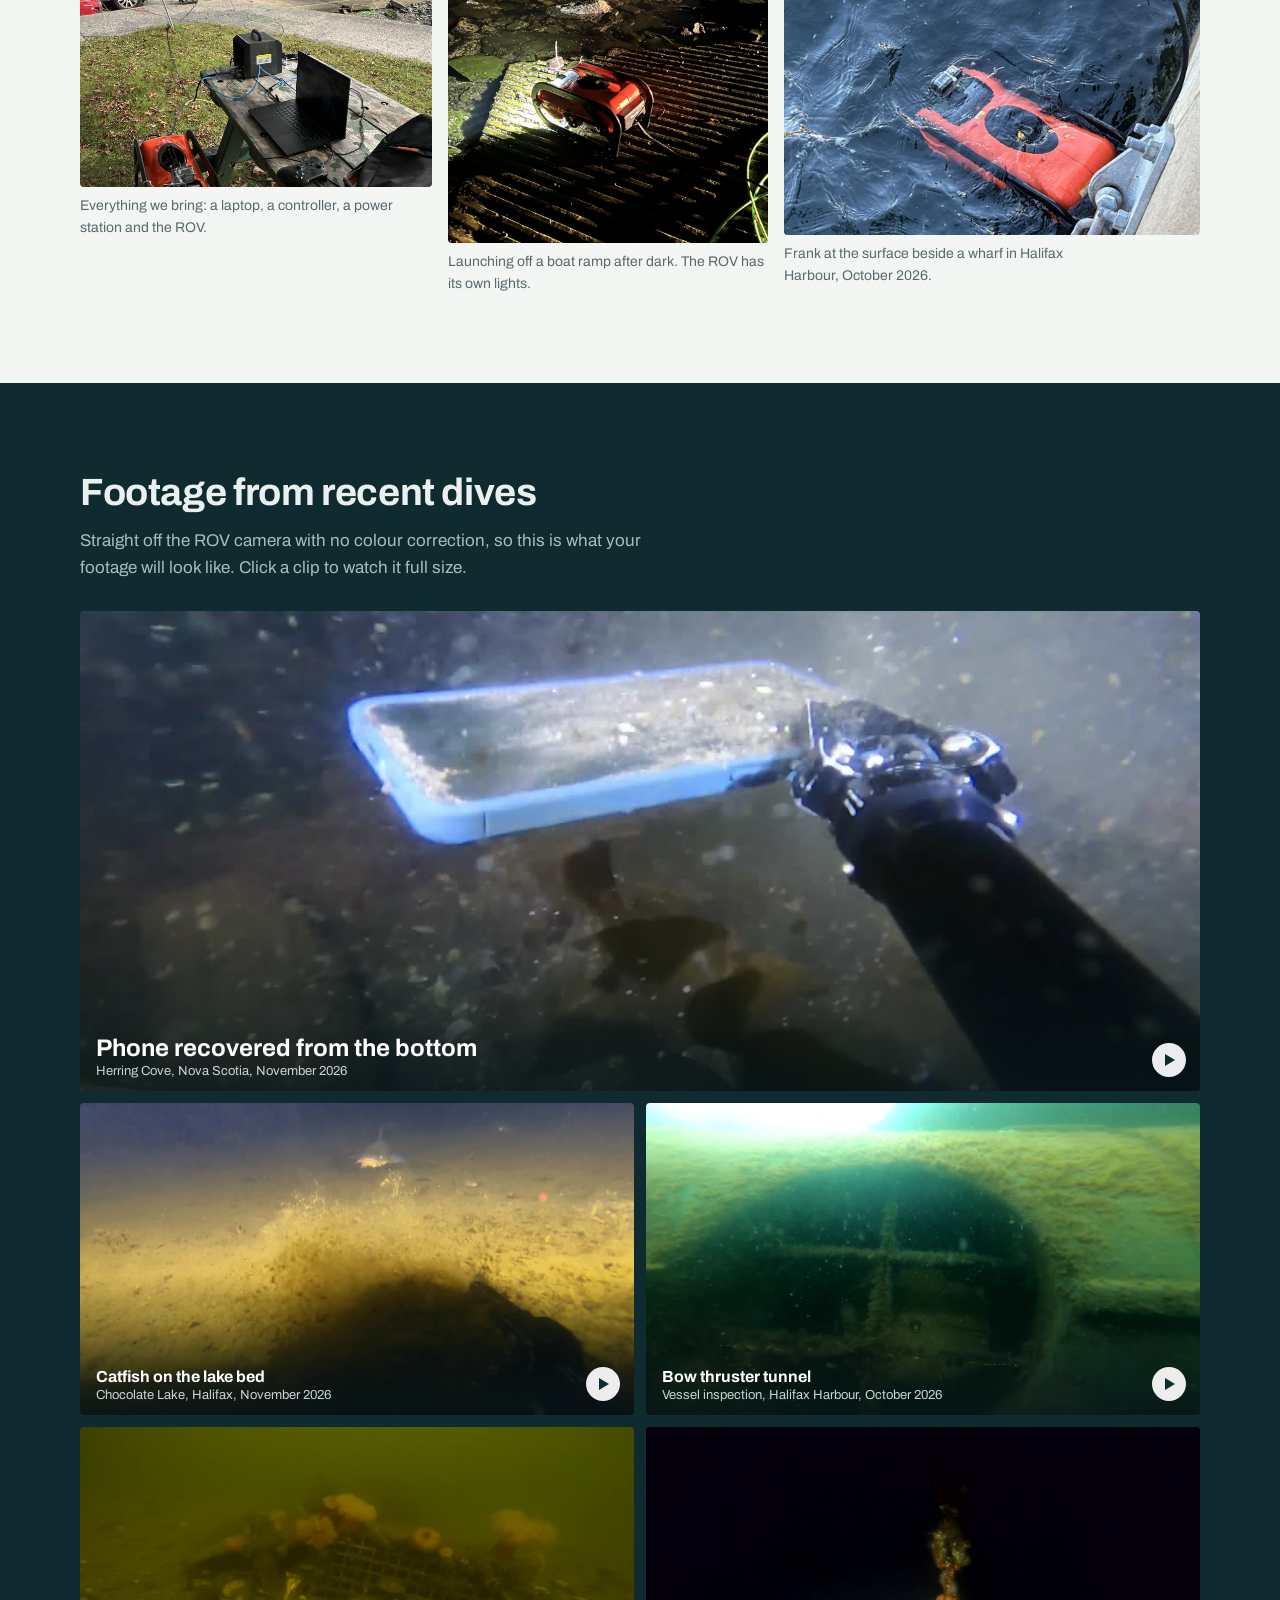
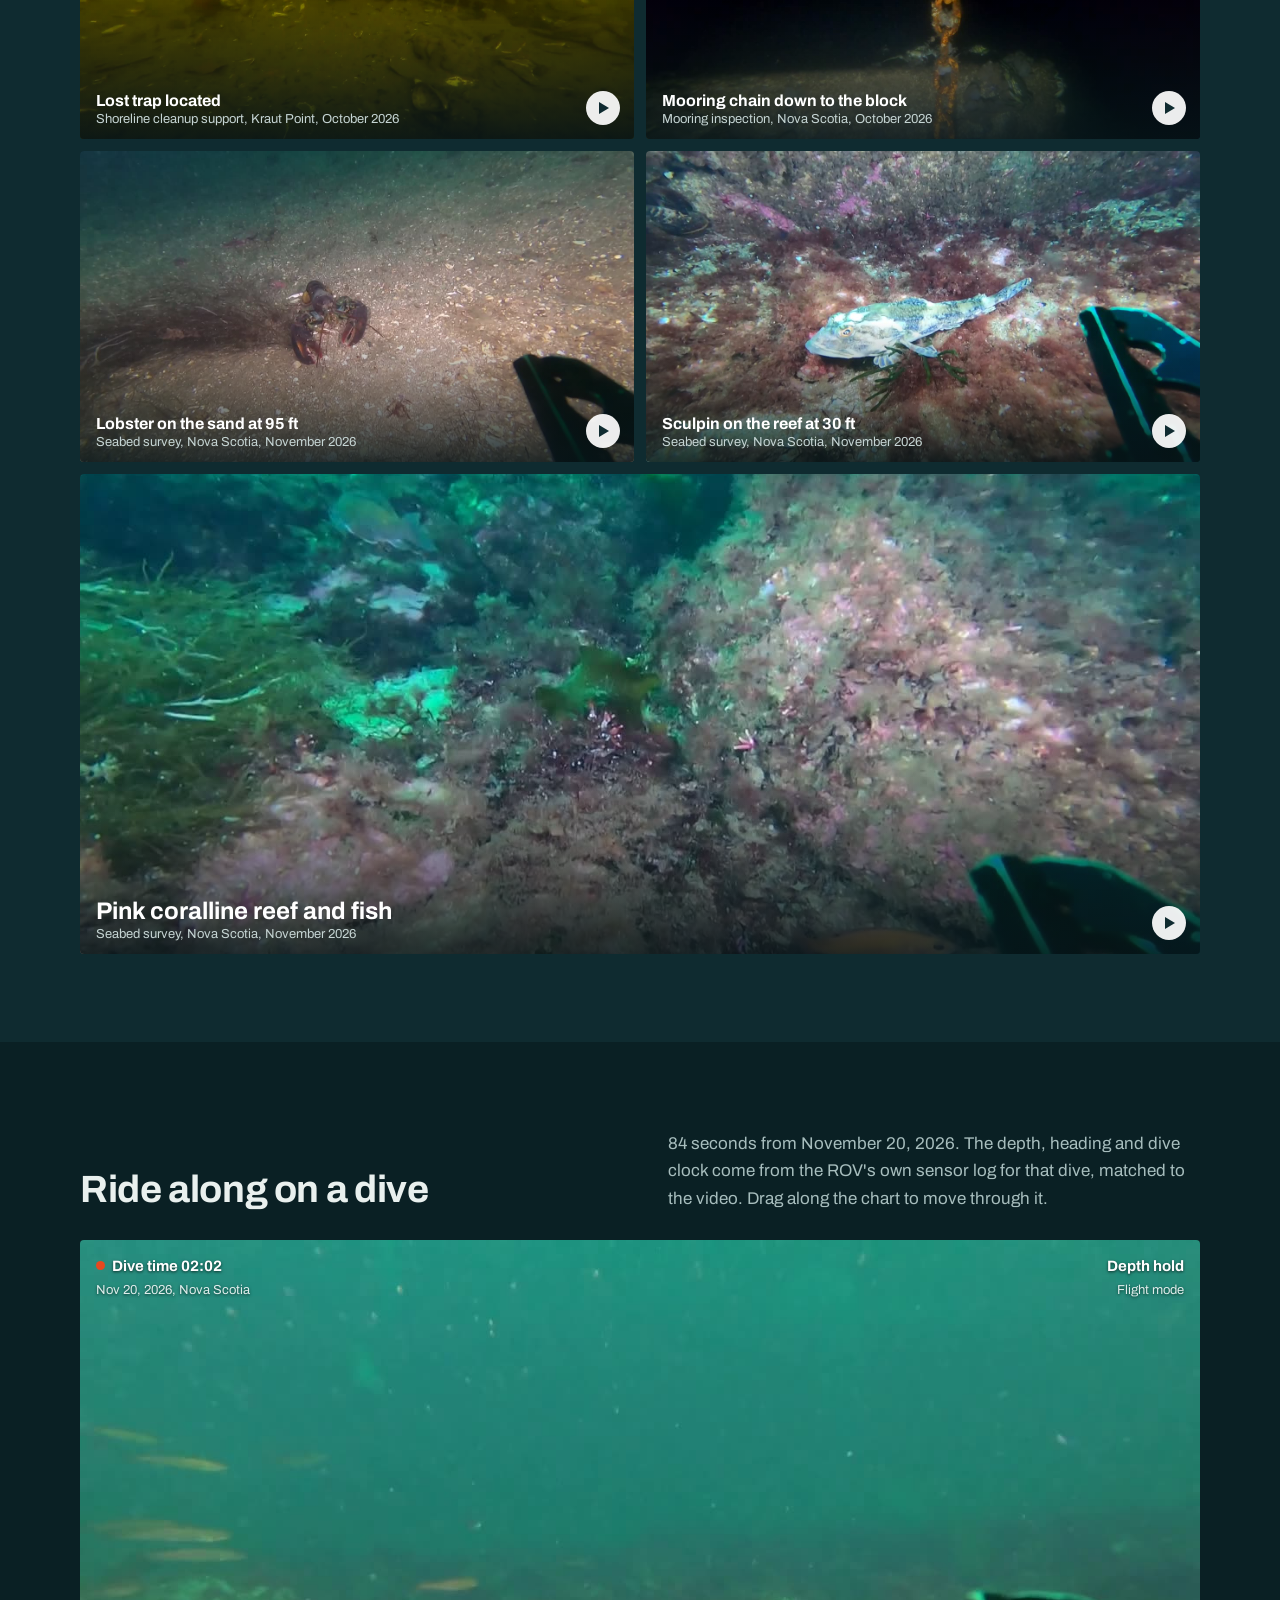
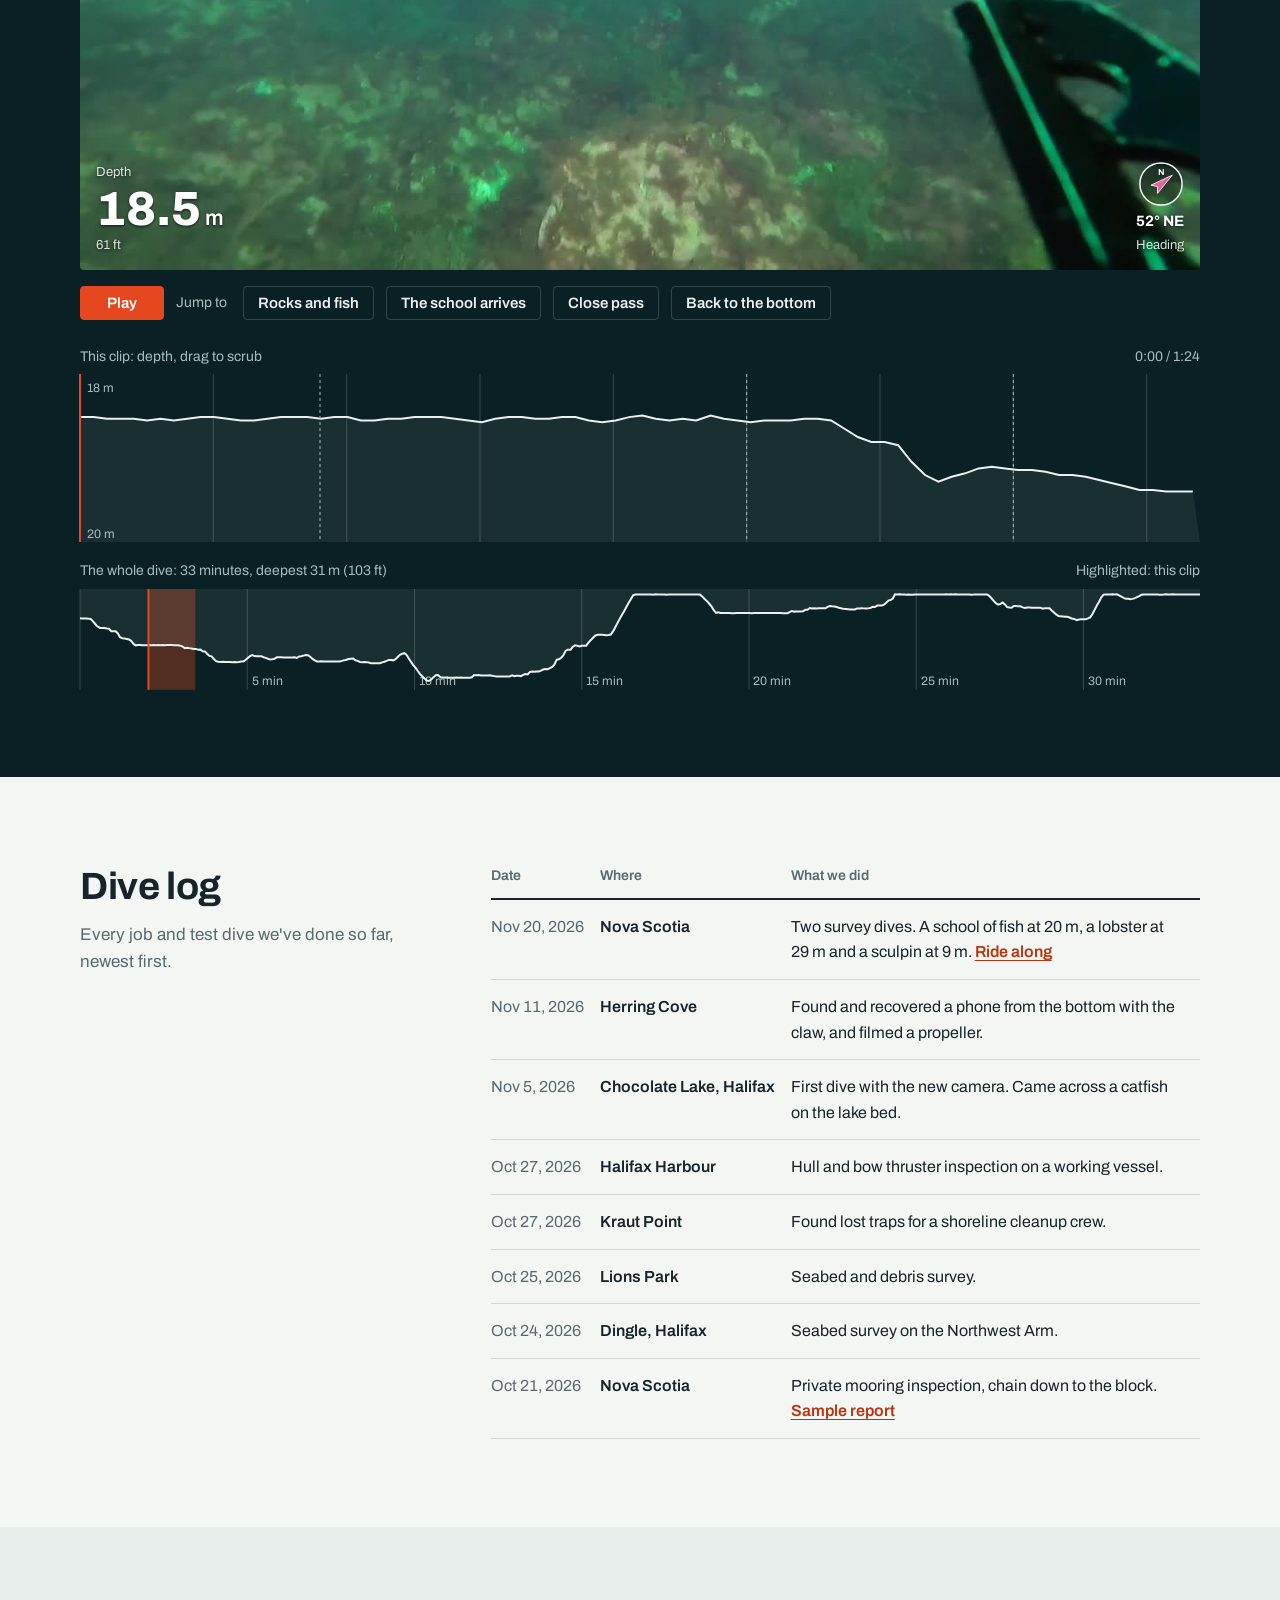
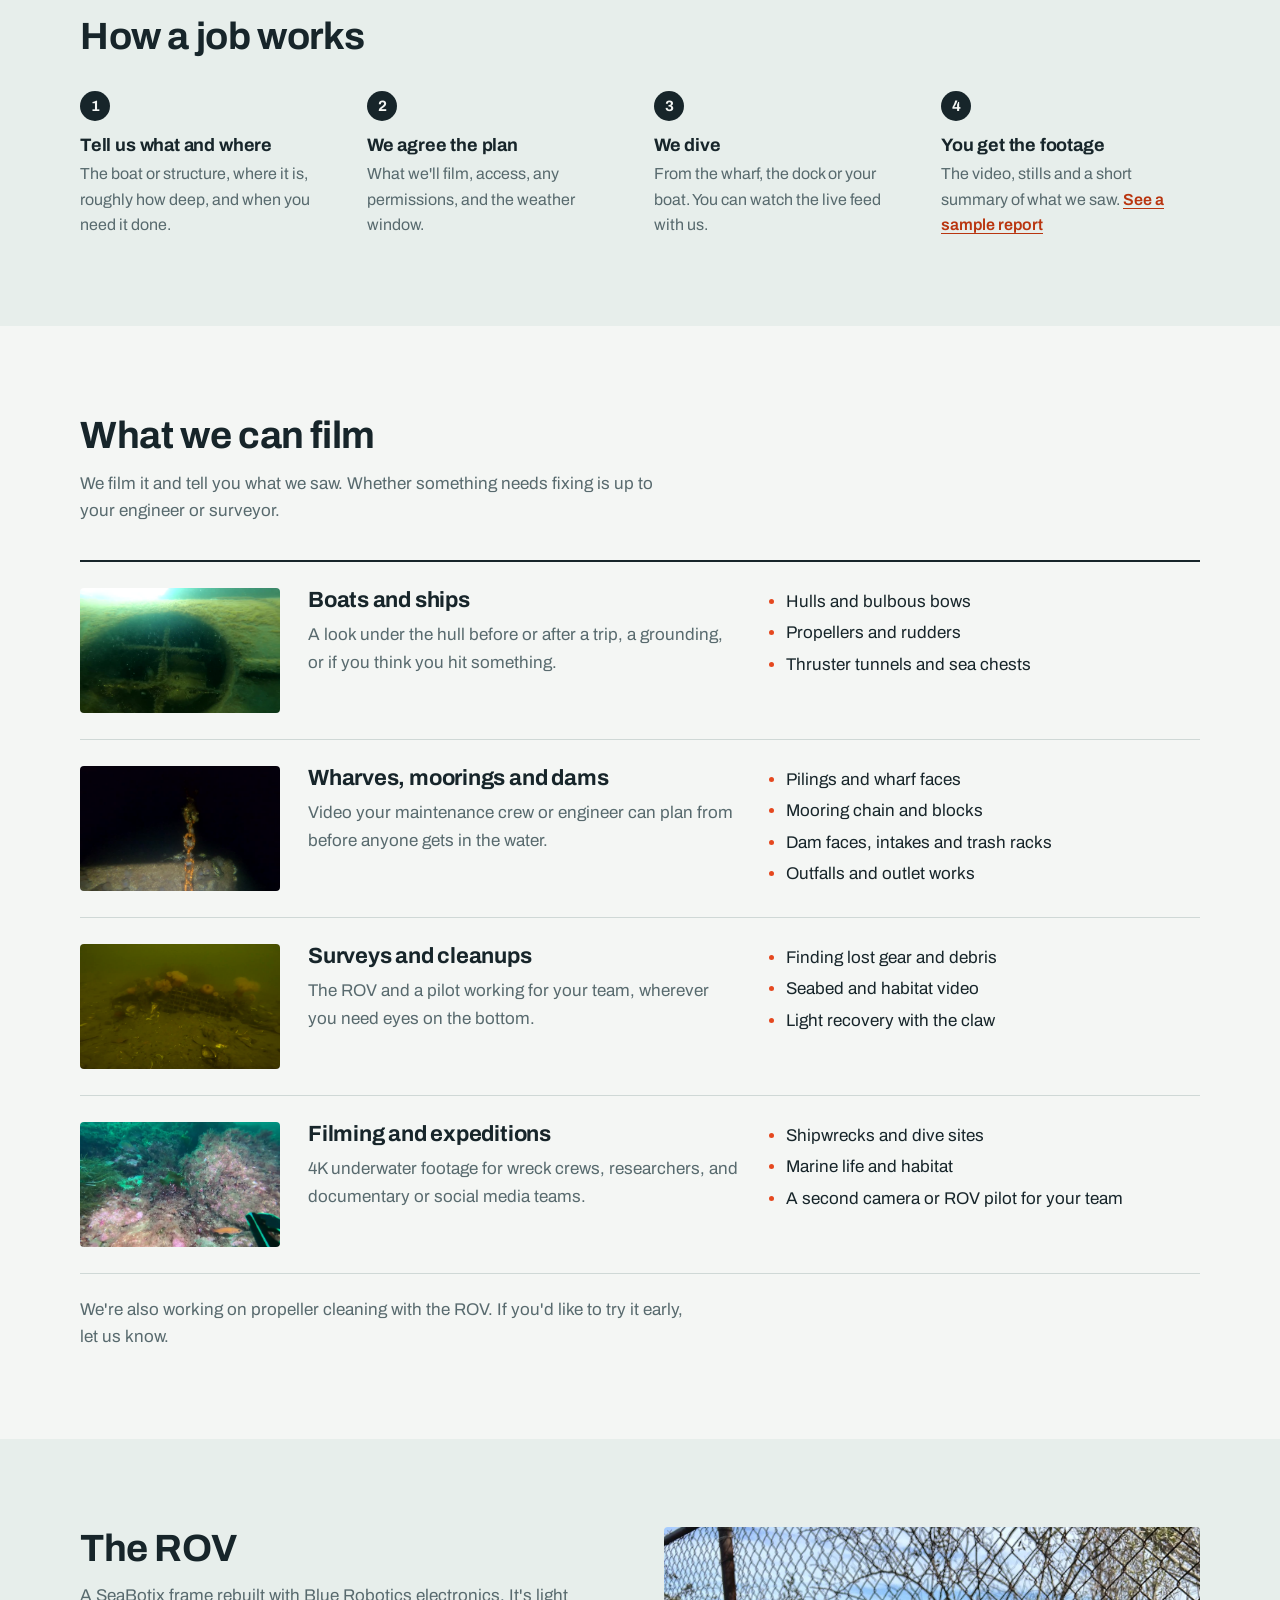
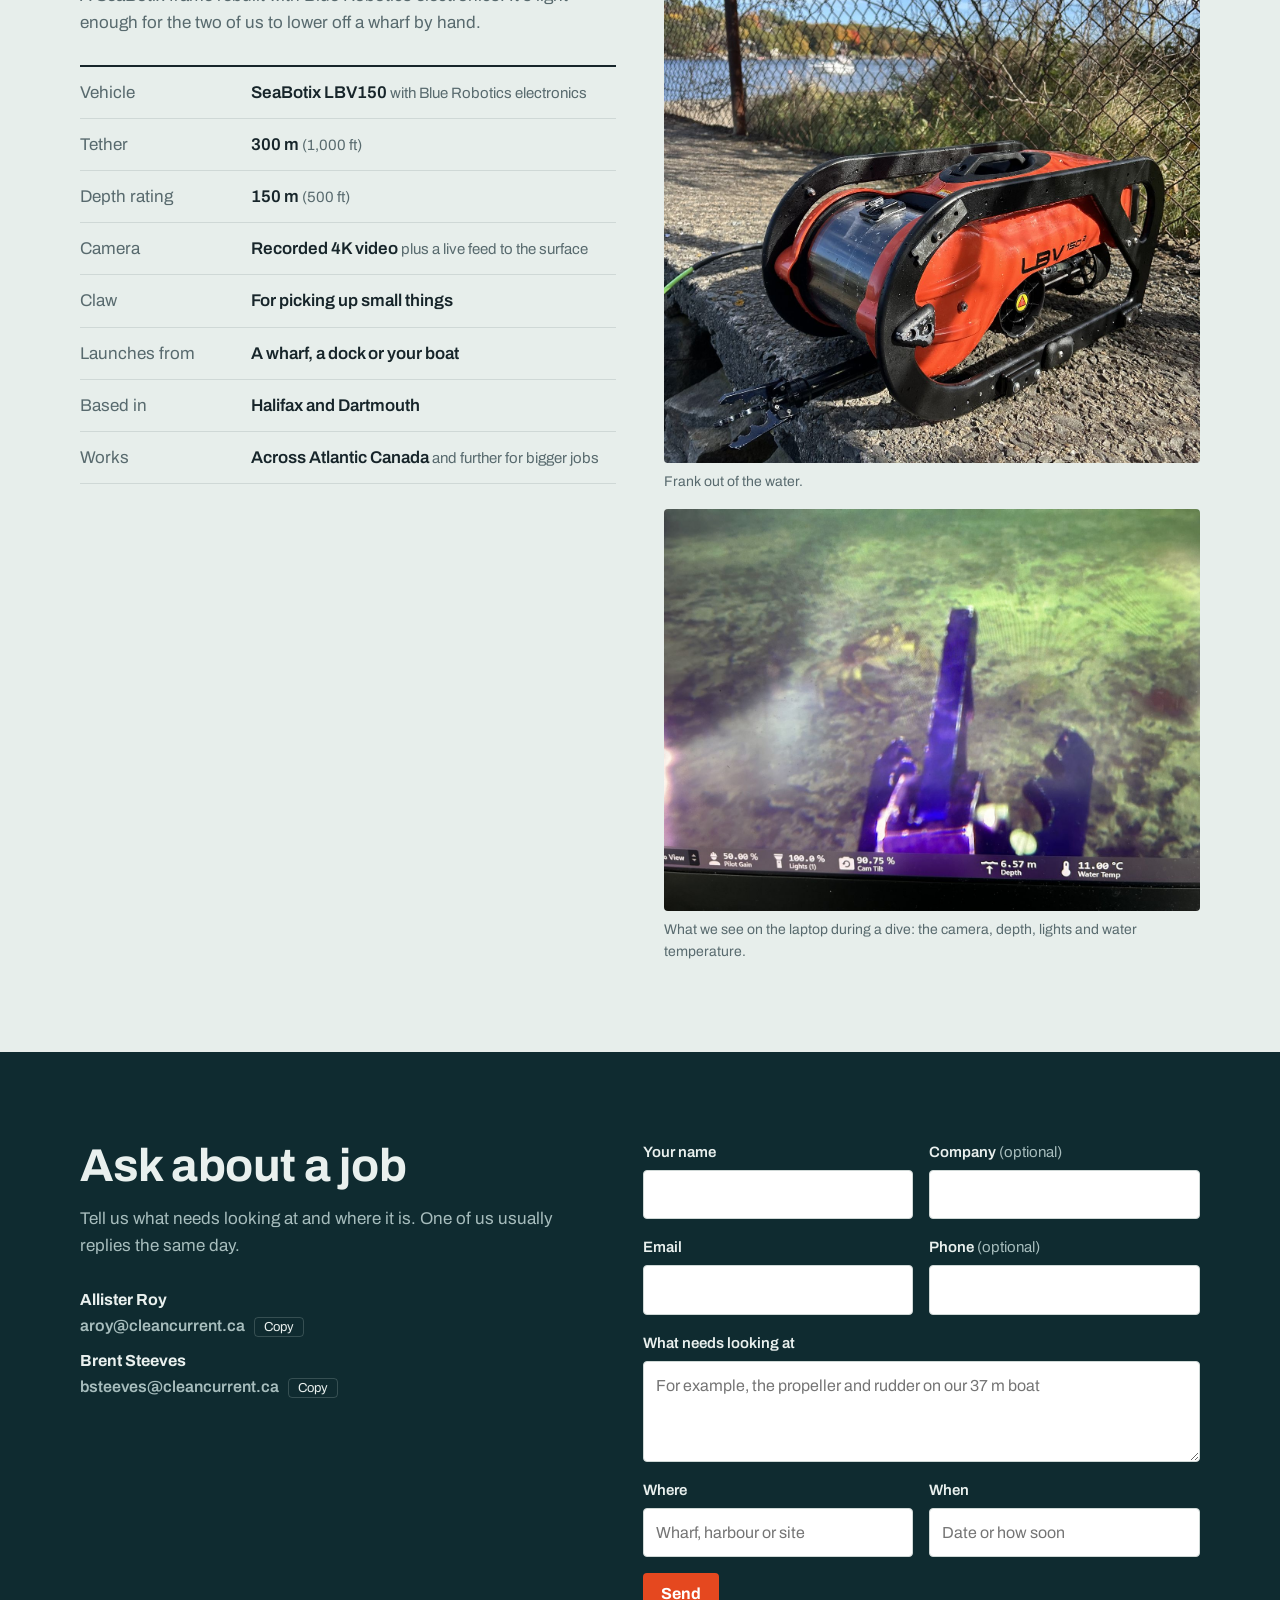
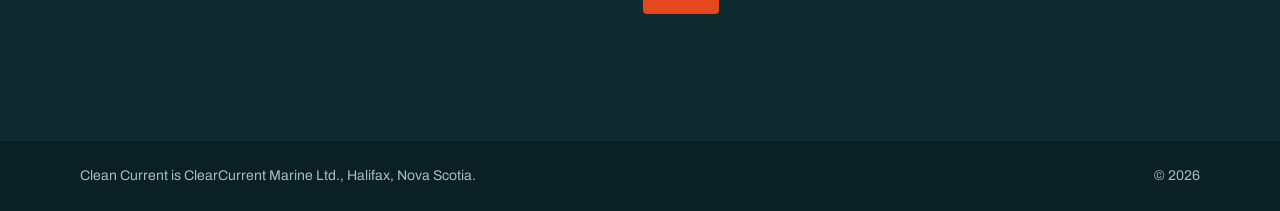
==== commit 23cf5c90: "Redesign so the site reads like a small team made it - People and real photos up front: new 'Who we " ====
--- a/index.html
+++ b/index.html
@@ -4,7 +4,6 @@
 <meta charset="utf-8">
 <meta name="viewport" content="width=device-width,initial-scale=1,viewport-fit=cover">
 <title>Clean Current | ROV inspections in Halifax</title>
-<meta name="claude:viewport-fit-sides" content="cover">
 <meta name="description" content="ROV inspections and underwater filming from Halifax, across Atlantic Canada and further for larger jobs. 4K video of hulls, propellers, moorings, wharves, dams and the seabed.">
 <link rel="canonical" href="https://cleancurrent.ca/">
 <meta property="og:type" content="website">
@@ -20,265 +19,223 @@
 <script type="application/ld+json">{"@context":"https://schema.org","@type":"ProfessionalService","name":"Clean Current","legalName":"ClearCurrent Marine Ltd","url":"https://cleancurrent.ca/","email":"aroy@cleancurrent.ca","image":"https://cleancurrent.ca/assets/img/share.jpg","description":"ROV inspections and 4K underwater filming: hulls, propellers, moorings, wharves, dams and the seabed. Based in Halifax and Dartmouth, Nova Scotia.","areaServed":[{"@type":"City","name":"Halifax"},{"@type":"City","name":"Dartmouth"},{"@type":"AdministrativeArea","name":"Nova Scotia"},{"@type":"AdministrativeArea","name":"New Brunswick"},{"@type":"AdministrativeArea","name":"Prince Edward Island"}],"founder":[{"@type":"Person","name":"Allister Roy"},{"@type":"Person","name":"Brent Steeves"}],"knowsAbout":["ROV inspection","Underwater hull inspection","Mooring inspection","Wharf and piling inspection","Dam and intake inspection","Underwater filming"]}</script>
 <link rel="preconnect" href="https://fonts.googleapis.com">
 <link rel="preconnect" href="https://fonts.gstatic.com" crossorigin>
-<link rel="stylesheet" href="https://fonts.googleapis.com/css2?family=Archivo:ital,wdth,wght@0,62..125,400..800;1,62..125,400..700&display=swap">
+<link rel="stylesheet" href="https://fonts.googleapis.com/css2?family=Archivo:wght@400..800&display=swap">
 <style>
-/* Layout: full-bleed footage hero under a fixed bar with a scroll depth readout, then the clip gallery on deep water, then chart-paper sections: job sequence, wharf photo band, services, equipment sheet, crew, enquiry. */
 :root{
-  --paper:#f5f7f1;      /* chart white */
-  --shoal:#d7e9ea;      /* shallow-water tint */
-  --ink:#15262b;
-  --muted:#4d5f65;
-  --rule:#b9c9c9;
-  --magenta:#a3196d;    /* chart magenta: buoys, lights, notes */
-  --deep:#0d2930;       /* deep water, video bands */
-  --deeper:#081a1f;
-  --on-deep:#e7f0ef;
-  --on-deep-muted:#a9c0c1;
-  --on-deep-rule:rgba(231,240,239,.2);
-  --buoy:#e8619f;       /* magenta as it reads on deep water */
-  --font:"Archivo","Helvetica Neue",Arial,sans-serif;
-  color-scheme:light;
-}
-@media (prefers-color-scheme:dark){:root:not([data-theme="light"]){
-  --paper:#0f1e22;--shoal:#16333a;--ink:#e4eeed;--muted:#9fb4b7;--rule:#2d474d;--magenta:#e8619f;--deep:#0a2026;--deeper:#061418;--on-deep:#e7f0ef;--on-deep-muted:#a9c0c1;--on-deep-rule:rgba(231,240,239,.2);--buoy:#e8619f;color-scheme:dark}}
-:root[data-theme="dark"]{--paper:#0f1e22;--shoal:#16333a;--ink:#e4eeed;--muted:#9fb4b7;--rule:#2d474d;--magenta:#e8619f;--deep:#0a2026;--deeper:#061418;--on-deep:#e7f0ef;--on-deep-muted:#a9c0c1;--on-deep-rule:rgba(231,240,239,.2);--buoy:#e8619f;color-scheme:dark}
-
+  --water:#0f2b30;--water-2:#0a2024;--paper:#f4f6f4;--ink:#17252a;--muted:#586a6e;--rule:#cfd8d6;
+  --orange:#e5481f;--orange-ink:#b9350f;--on-water:#e9f0ee;--on-water-muted:#a7bdbd;--on-water-rule:rgba(233,240,238,.18);
+  --font:"Archivo","Helvetica Neue",Arial,sans-serif;color-scheme:light}
 *{box-sizing:border-box}
 [hidden]{display:none!important}
 html{scroll-behavior:smooth}
-body{margin:0;background:var(--paper);color:var(--ink);font-family:var(--font);font-size:17px;line-height:1.55;-webkit-font-smoothing:antialiased}
-body::before{content:"";position:fixed;inset:0 0 auto;height:env(safe-area-inset-top,0px);z-index:25;background:var(--deep)}
+body{margin:0;background:var(--paper);color:var(--ink);font-family:var(--font);font-size:17px;line-height:1.6;-webkit-font-smoothing:antialiased}
 img,video{max-width:100%;display:block}
 a{color:inherit}
 button{font-family:inherit}
-:focus-visible{outline:3px solid var(--buoy);outline-offset:3px}
-h1,h2,h3,p{margin:0}
-h1,h2,h3{text-wrap:balance}
-.wrap{max-width:1180px;margin:0 auto;padding-left:max(20px,env(safe-area-inset-left,0px));padding-right:max(20px,env(safe-area-inset-right,0px))}
-.skip{position:absolute;left:12px;top:-60px;background:var(--paper);padding:8px 12px;z-index:30}
-.skip:focus{top:12px}
-
-/* fixed bar */
-.bar{position:fixed;inset:0 0 auto;z-index:20;padding-top:env(safe-area-inset-top,0px);color:var(--on-deep);transition:background-color .25s,box-shadow .25s}
-.bar .wrap{display:flex;align-items:center;gap:22px;padding-block:20px;transition:padding .25s}
-.bar.solid{background:color-mix(in srgb,var(--deep) 93%,transparent);-webkit-backdrop-filter:blur(10px);backdrop-filter:blur(10px);box-shadow:0 1px 0 var(--on-deep-rule)}
-.bar.solid .wrap{padding-block:11px}
-.mark{font-weight:800;font-stretch:118%;font-size:19px;letter-spacing:-.01em;text-decoration:none}
-.depth{font-style:italic;font-stretch:80%;font-size:14px;color:var(--on-deep-muted);font-variant-numeric:tabular-nums;margin-right:auto;opacity:0;transition:opacity .25s}
-.depth b{color:var(--on-deep);font-weight:600;display:inline-block;min-width:3ch;text-align:right}
-.bar.solid .depth{opacity:1}
-.nav{display:flex;gap:26px;font-size:15px;margin-left:auto}
-.nav a{text-decoration:none;opacity:.85}
-.nav a:hover{opacity:1;text-decoration:underline;text-underline-offset:5px}
-.bar-cta{background:var(--magenta);color:#fff;text-decoration:none;font-weight:700;font-size:14px;padding:9px 14px;border-radius:2px}
-.bar-cta:hover{filter:brightness(1.1)}
+:focus-visible{outline:3px solid var(--orange);outline-offset:3px}
+h1,h2,h3,p,figure{margin:0}
+h1,h2,h3{text-wrap:balance;font-weight:700;letter-spacing:-.01em;line-height:1.15}
+h2{font-size:clamp(28px,3.4vw,38px)}
+.wrap{max-width:1160px;margin:0 auto;padding-left:max(20px,env(safe-area-inset-left,0px));padding-right:max(20px,env(safe-area-inset-right,0px))}
+.skip{position:absolute;left:12px;top:-60px;background:var(--paper);padding:8px 12px;z-index:30}.skip:focus{top:12px}
+main>section{padding-block:88px}
+.lede{color:var(--muted);max-width:58ch;margin-top:12px}
+.dark{background:var(--water);color:var(--on-water)}
+.dark .lede{color:var(--on-water-muted)}
+.btn{display:inline-block;background:var(--orange);color:#fff;font-weight:700;font-size:16px;text-decoration:none;padding:12px 18px;border-radius:4px;border:0;cursor:pointer}
+.btn:hover{background:var(--orange-ink)}
+.textlink{font-weight:600;text-underline-offset:4px}
+
+/* top bar */
+.bar{position:fixed;inset:0 0 auto;z-index:20;color:var(--on-water);padding-top:env(safe-area-inset-top,0px);transition:background-color .2s}
+.bar .wrap{display:flex;align-items:center;gap:24px;padding-block:16px}
+.bar.solid{background:var(--water);box-shadow:0 1px 0 var(--on-water-rule)}
+.mark{font-weight:800;font-size:19px;text-decoration:none;display:flex;align-items:center;gap:10px}
+.mark i{width:12px;height:12px;border-radius:3px;background:var(--orange);display:inline-block}
+.nav{display:flex;gap:22px;font-size:15px;margin-left:auto}
+.nav a{text-decoration:none;opacity:.9}.nav a:hover{opacity:1;text-decoration:underline;text-underline-offset:5px}
+.bar .btn{font-size:14px;padding:8px 13px}
 
 /* hero */
-.hero{position:relative;background:var(--deep);color:var(--on-deep);min-height:min(88vh,820px);display:flex;align-items:flex-end;overflow:hidden}
+.hero{position:relative;min-height:min(86vh,800px);display:flex;align-items:flex-end;overflow:hidden;background:var(--water);color:#fff}
 .hero video,.hero .poster{position:absolute;inset:0;width:100%;height:100%;object-fit:cover}
-.hero::after{content:"";position:absolute;inset:0;background:linear-gradient(180deg,rgba(8,26,31,.6) 0%,rgba(8,26,31,.05) 30%,rgba(8,26,31,.2) 55%,rgba(8,26,31,.92) 100%)}
-.hero .wrap{position:relative;z-index:2;width:100%;padding-block:150px 46px}
-.hero h1{font-size:clamp(44px,8.2vw,108px);font-weight:800;font-stretch:122%;line-height:.93;letter-spacing:-.025em;max-width:11ch}
-.hero-foot{margin-top:30px;display:flex;flex-wrap:wrap;gap:28px 48px;align-items:flex-end;justify-content:space-between}
-.hero-foot p{max-width:46ch;font-size:clamp(17px,1.6vw,20px);color:var(--on-deep)}
-.hero-actions{display:flex;flex-wrap:wrap;align-items:center;gap:16px 26px}
-.cta{display:inline-flex;align-items:center;gap:10px;background:var(--magenta);color:#fff;text-decoration:none;font-weight:700;font-size:16px;padding:15px 22px;border-radius:2px}
-.cta:hover{filter:brightness(1.1)}
-.watch{font-weight:600;text-underline-offset:5px}
-.label{font-style:italic;font-stretch:80%;font-size:14px;color:var(--on-deep-muted)}
-.hero .label{position:absolute;right:max(20px,env(safe-area-inset-right,0px));bottom:14px;z-index:2}
-@keyframes surface{from{opacity:0;transform:translateY(26px)}to{opacity:1;transform:none}}
-.hero h1{animation:surface .9s cubic-bezier(.2,.7,.2,1) backwards}
-.hero-foot{animation:surface .9s .18s cubic-bezier(.2,.7,.2,1) backwards}
-
-/* sections */
-main>section{padding-block:96px;scroll-margin-top:56px}
+.hero::after{content:"";position:absolute;inset:0;background:linear-gradient(180deg,rgba(10,32,36,.55) 0%,rgba(10,32,36,0) 28%,rgba(10,32,36,.15) 55%,rgba(10,32,36,.88) 100%)}
+.hero .wrap{position:relative;z-index:2;width:100%;padding-block:140px 44px}
+.hero h1{font-size:clamp(36px,5.2vw,64px);max-width:15ch}
+.hero p{margin-top:16px;max-width:52ch;font-size:clamp(17px,1.5vw,19px);color:#e3ecea}
+.hero-actions{margin-top:26px;display:flex;flex-wrap:wrap;gap:14px 22px;align-items:center}
+.hero-actions .textlink{color:#fff}
+.hero .label{position:absolute;right:max(20px,env(safe-area-inset-right,0px));bottom:16px;z-index:2;font-size:13px;color:#cfdcda}
 main>section.hero{padding-block:0}
-.sec-head{display:grid;grid-template-columns:minmax(0,1fr) minmax(0,1fr);gap:24px 64px;align-items:end;margin-bottom:44px}
-h2{font-size:clamp(34px,4.6vw,58px);font-weight:800;font-stretch:112%;line-height:1;letter-spacing:-.02em}
-.sec-head p{color:var(--muted);max-width:52ch}
-figure{margin:0;min-width:0}
-figcaption{margin-top:14px;display:grid;gap:4px}
-figcaption strong{font-size:18px;font-weight:700}
-figcaption span{font-style:italic;font-stretch:84%;font-size:15px;color:var(--muted)}
-
-/* clip gallery */
-.footage{background:linear-gradient(180deg,var(--deep),var(--deeper));color:var(--on-deep)}
-.footage .sec-head p{color:var(--on-deep-muted)}
-.chips{display:flex;flex-wrap:wrap;gap:10px;margin-bottom:24px}
-.chip{font-size:15px;font-weight:600;color:var(--on-deep);background:transparent;border:1px solid var(--on-deep-rule);border-radius:999px;padding:8px 16px;cursor:pointer}
-.chip:hover{border-color:var(--on-deep)}
-.chip[aria-pressed="true"]{background:var(--on-deep);color:var(--deeper);border-color:var(--on-deep)}
-.gallery{display:grid;grid-template-columns:repeat(2,minmax(0,1fr));gap:14px}
-.tile{position:relative;display:block;width:100%;min-width:0;aspect-ratio:16/9;padding:0;border:0;border-radius:3px;overflow:hidden;background:var(--deeper);color:var(--on-deep);text-align:left;cursor:pointer}
+
+/* who we are */
+.intro-grid{display:grid;grid-template-columns:minmax(0,5fr) minmax(0,6fr);gap:56px;align-items:start}
+.intro-grid>img{width:100%;aspect-ratio:4/5;object-fit:cover;border-radius:4px}
+.intro-text p{margin-top:16px;max-width:56ch}
+.intro-text p:first-of-type{margin-top:18px}
+.people{margin-top:28px;display:grid;gap:14px;border-top:1px solid var(--rule);padding-top:20px}
+.people div{display:grid;grid-template-columns:150px minmax(0,1fr);gap:16px}
+.people strong{font-weight:700}
+.people span{color:var(--muted)}
+.people a{color:var(--orange-ink);font-weight:600}
+.snaps{margin-top:56px;display:grid;grid-template-columns:1.1fr 1fr 1.3fr;gap:16px;align-items:start}
+.snaps img{width:100%;aspect-ratio:4/3;object-fit:cover;border-radius:4px}
+.snaps figure:nth-child(2) img{aspect-ratio:1/1}
+.snaps figcaption{margin-top:8px;font-size:14px;color:var(--muted);max-width:40ch}
+
+/* footage */
+.footage-head{display:flex;flex-wrap:wrap;justify-content:space-between;align-items:end;gap:12px 40px;margin-bottom:30px}
+.gallery{display:grid;grid-template-columns:repeat(2,minmax(0,1fr));gap:12px}
+.tile{position:relative;display:block;width:100%;min-width:0;aspect-ratio:16/9;padding:0;border:0;border-radius:4px;overflow:hidden;background:var(--water-2);color:#fff;text-align:left;cursor:pointer}
 .tile.feature{grid-column:1/-1;aspect-ratio:21/9}
-.tile video{position:absolute;inset:0;width:100%;height:100%;object-fit:cover;transition:transform .6s cubic-bezier(.2,.7,.2,1)}
-.tile:hover video,.tile:focus-visible video{transform:scale(1.04)}
-.tile::after{content:"";position:absolute;inset:0;background:linear-gradient(180deg,rgba(6,20,24,0) 45%,rgba(6,20,24,.9) 100%)}
-.tile-cap{position:absolute;left:16px;right:64px;bottom:14px;z-index:2;display:grid;gap:2px}
-.tile-cap strong{font-size:17px;font-weight:700;line-height:1.2}
-.tile.feature .tile-cap strong{font-size:clamp(20px,2.4vw,30px);font-weight:800;font-stretch:110%}
-.tile-cap span{font-style:italic;font-stretch:84%;font-size:14px;color:var(--on-deep-muted)}
-.play{position:absolute;right:14px;bottom:14px;z-index:2;width:40px;height:40px;border-radius:50%;background:var(--magenta);display:grid;place-items:center;transition:transform .2s}
-.play::before{content:"";border-style:solid;border-width:7px 0 7px 12px;border-color:transparent transparent transparent #fff;margin-left:3px}
-.tile:hover .play{transform:scale(1.12)}
-.slot{cursor:default;background:transparent;border:1px dashed var(--on-deep-rule);display:grid;place-items:center;text-align:center;font-style:italic;font-stretch:84%;font-size:15px;color:var(--on-deep-muted)}
-.slot::after{content:none}
-.gallery-note{margin-top:22px;font-style:italic;font-stretch:88%;font-size:15px;color:var(--on-deep-muted)}
+.tile video{position:absolute;inset:0;width:100%;height:100%;object-fit:cover}
+.tile::after{content:"";position:absolute;inset:0;background:linear-gradient(180deg,rgba(6,20,24,0) 55%,rgba(6,20,24,.85) 100%)}
+.tile-cap{position:absolute;left:16px;right:60px;bottom:13px;z-index:2;display:grid;gap:1px}
+.tile-cap strong{font-size:16px;font-weight:700;line-height:1.25}
+.tile.feature .tile-cap strong{font-size:clamp(18px,2vw,24px)}
+.tile-cap span{font-size:13px;color:#c5d4d3}
+.play{position:absolute;right:14px;bottom:14px;z-index:2;width:34px;height:34px;border-radius:50%;background:rgba(255,255,255,.92);display:grid;place-items:center}
+.play::before{content:"";border-style:solid;border-width:6px 0 6px 10px;border-color:transparent transparent transparent var(--water);margin-left:2px}
+.tile:hover .play{background:var(--orange)}.tile:hover .play::before{border-left-color:#fff}
 
 /* viewer */
-.viewer{width:min(1120px,calc(100vw - 24px));max-height:calc(100vh - 24px);padding:0;border:0;border-radius:3px;background:var(--deeper);color:var(--on-deep);overflow:auto}
+.viewer{width:min(1120px,calc(100vw - 24px));max-height:calc(100vh - 24px);padding:0;border:0;border-radius:4px;background:var(--water-2);color:var(--on-water);overflow:auto}
 .viewer::backdrop{background:rgba(4,14,17,.86)}
 .viewer-top,.viewer-nav{display:flex;align-items:center;justify-content:space-between;gap:16px;padding:14px 18px}
 .viewer-top div{display:grid;gap:2px;min-width:0}
-.viewer-top strong{font-size:19px;font-weight:800;font-stretch:108%}
-.viewer-top span,.viewer-nav span{font-style:italic;font-stretch:84%;font-size:14px;color:var(--on-deep-muted);font-variant-numeric:tabular-nums}
+.viewer-top strong{font-size:18px;font-weight:700}
+.viewer-top span,.viewer-nav span{font-size:14px;color:var(--on-water-muted);font-variant-numeric:tabular-nums}
 .viewer video{width:100%;max-height:72vh;background:#000}
-.vbtn{font-size:15px;font-weight:600;color:var(--on-deep);background:transparent;border:1px solid var(--on-deep-rule);border-radius:2px;padding:8px 14px;cursor:pointer}
-.vbtn:hover{border-color:var(--on-deep)}
-
-/* job sequence: depth-sounding style */
-.steps{list-style:none;margin:0;padding:0;display:grid;grid-template-columns:repeat(4,minmax(0,1fr));border-top:2px solid var(--ink)}
-.steps li{padding:22px 22px 6px 0;border-right:1px solid var(--rule);min-width:0}
-.steps li+li{padding-left:22px}
-.steps li:last-child{border-right:0}
-.n{font-style:italic;font-stretch:72%;font-size:44px;font-weight:500;color:var(--magenta);line-height:1;display:block;margin-bottom:16px}
-.steps h3{font-size:20px;font-weight:700;margin-bottom:8px}
-.steps p{color:var(--muted);font-size:16px}
-.inline-link{display:inline-block;margin-top:8px;color:var(--magenta);font-weight:600;text-underline-offset:4px}
-.pair{margin-top:48px;display:grid;grid-template-columns:repeat(3,minmax(0,1fr));gap:24px}
-.pair img,.pair video{width:100%;aspect-ratio:4/3;object-fit:cover;border-radius:3px}
-
-/* wharf photo band */
-.band{position:relative;background:var(--deep);color:var(--on-deep)}
-.band img{width:100%;height:clamp(260px,46vw,560px);object-fit:cover}
-.band::after{content:"";position:absolute;inset:0;background:linear-gradient(180deg,rgba(8,26,31,0) 55%,rgba(8,26,31,.85) 100%)}
-.band figcaption{position:absolute;left:0;right:0;bottom:22px;z-index:2;margin:0;display:block}
-.band figcaption span{color:var(--on-deep-muted)}
-
-/* services */
-.services{display:grid;grid-template-columns:repeat(2,minmax(0,1fr));gap:40px 56px}
-.service{border-top:2px solid var(--ink);padding-top:22px;min-width:0}
-.service h3{font-size:24px;font-weight:800;font-stretch:108%;margin-bottom:12px;line-height:1.15}
-.service p{color:var(--muted)}
-.service ul{margin:16px 0 0;padding:0;list-style:none;display:grid;gap:6px;font-size:15px}
-.service li{padding-left:16px;position:relative}
-.service li::before{content:"";position:absolute;left:0;top:.62em;width:7px;height:7px;border-radius:50%;background:var(--magenta)}
-.note{margin-top:44px;font-style:italic;font-stretch:88%;color:var(--muted);max-width:60ch}
-
-/* equipment sheet */
-.kit{background:var(--shoal)}
-.sheet{display:grid;grid-template-columns:minmax(0,1fr) minmax(0,1.3fr);gap:56px;align-items:start}
-.sheet p{color:var(--muted);max-width:44ch;margin-top:20px}
-.kit-photo{margin-top:28px;width:100%;aspect-ratio:4/3;object-fit:cover;border-radius:3px}
-dl{margin:0;display:grid;grid-template-columns:minmax(120px,.8fr) minmax(0,1.4fr);border-top:2px solid var(--ink)}
-dt,dd{margin:0;padding:15px 0;border-bottom:1px solid var(--rule)}
-dt{font-style:italic;font-stretch:84%;color:var(--muted);padding-right:16px}
-dd{font-weight:600;font-variant-numeric:tabular-nums}
-dd small{font-weight:400;color:var(--muted);font-size:15px}
-
-/* crew */
-.crew{display:grid;grid-template-columns:minmax(0,1fr) minmax(0,1fr);gap:56px;align-items:start}
-.crew img{width:100%;aspect-ratio:5/4;object-fit:cover;border-radius:3px}
-.roster{list-style:none;margin:0;padding:0;border-top:2px solid var(--ink)}
-.roster li{padding:22px 0;border-bottom:1px solid var(--rule)}
-.roster h3{font-size:clamp(26px,3vw,36px);font-weight:800;font-stretch:112%;line-height:1.05}
-.roster p{color:var(--muted);margin-top:6px}
-.email{font-weight:600;color:var(--magenta);user-select:all;word-break:break-word;display:inline-block;margin-top:10px}
-
-/* enquiry */
-.enquire{background:var(--deep);color:var(--on-deep)}
-.enquire .grid{display:grid;grid-template-columns:minmax(0,1.1fr) minmax(0,1fr);gap:56px;align-items:start}
-.enquire h2{font-size:clamp(38px,5.4vw,72px);font-stretch:120%}
-.enquire .lede{margin-top:20px;color:var(--on-deep-muted);max-width:36ch}
-.addr-note{color:var(--on-deep-muted);font-size:15px;margin-top:6px}
-.form{display:grid;gap:16px}
-.form .row{display:grid;grid-template-columns:repeat(2,minmax(0,1fr));gap:16px}
-.form label{display:grid;gap:6px;font-size:15px;font-weight:600;min-width:0}
-.form label em{font-style:italic;font-weight:400;color:var(--on-deep-muted)}
-.form input,.form textarea{font:inherit;font-weight:400;font-size:16px;color:var(--ink);background:var(--paper);border:1px solid var(--rule);border-radius:2px;padding:11px 12px;width:100%}
-.form textarea{resize:vertical}
-.form input:focus,.form textarea:focus{outline:3px solid var(--buoy);outline-offset:1px}
-.form .cta{border:0;cursor:pointer;justify-self:start}
-.form .cta[disabled]{opacity:.6;cursor:wait}
-.hp{position:absolute;left:-9999px;width:1px;height:1px;opacity:0}
-.form-status{min-height:1.5em;margin:0;font-size:15px}
-.form-status.ok{color:#9fe0b4}.form-status.err{color:#ffb4c8}
-.enquire .email{color:var(--on-deep);margin-top:0}
-.copy{font-size:14px;margin-left:6px;padding:3px 10px;border:1px solid var(--on-deep-rule);background:transparent;color:var(--on-deep);border-radius:2px;cursor:pointer}
-footer{background:var(--deep);color:var(--on-deep-muted);font-size:14px;border-top:1px solid var(--on-deep-rule)}
-footer .wrap{display:flex;flex-wrap:wrap;justify-content:space-between;gap:12px;padding-block:26px}
-
-/* dive ride-along */
-.dive{background:var(--deeper);color:var(--on-deep)}
-.dive .sec-head p{color:var(--on-deep-muted)}
-.screen{position:relative;border-radius:3px;overflow:hidden;background:#000;aspect-ratio:16/9}
+.vbtn{font-size:15px;font-weight:600;color:var(--on-water);background:transparent;border:1px solid var(--on-water-rule);border-radius:4px;padding:8px 14px;cursor:pointer}
+.vbtn:hover{border-color:var(--on-water)}
+
+/* ride-along */
+.dive{background:var(--water-2)}
+.dive-intro{display:grid;grid-template-columns:minmax(0,1fr) minmax(0,1fr);gap:24px 56px;align-items:end;margin-bottom:28px}
+.dive-intro p{color:var(--on-water-muted);max-width:52ch}
+.screen{position:relative;border-radius:4px;overflow:hidden;background:#000;aspect-ratio:16/9}
 .screen video{width:100%;height:100%;object-fit:cover}
 .hud{position:absolute;inset:0;pointer-events:none;font-variant-numeric:tabular-nums;color:#fff;text-shadow:0 1px 3px rgba(0,0,0,.7)}
 .hud-tl,.hud-tr,.hud-bl,.hud-br{position:absolute;display:grid;gap:2px}
 .hud-tl{left:16px;top:14px}.hud-tr{right:16px;top:14px;text-align:right}
 .hud-bl{left:16px;bottom:14px}.hud-br{right:16px;bottom:14px;text-align:right;justify-items:end}
-.hud small{font-style:italic;font-stretch:84%;font-size:13px;opacity:.85}
+.hud small{font-size:13px;opacity:.85}
 .hud b{font-weight:700;font-size:15px}
-.hud .big{font-size:clamp(28px,4.4vw,52px);font-weight:800;font-stretch:112%;line-height:1}
+.hud .big{font-size:clamp(28px,4.2vw,48px);font-weight:800;line-height:1}
 .hud .big span{font-size:.45em;font-weight:600;margin-left:4px}
-.rec::before{content:"";display:inline-block;width:9px;height:9px;border-radius:50%;background:var(--buoy);margin-right:7px;vertical-align:1px}
+.rec::before{content:"";display:inline-block;width:9px;height:9px;border-radius:50%;background:var(--orange);margin-right:7px;vertical-align:1px}
 .compass{width:46px;height:46px}
 .dive-ctrl{display:flex;flex-wrap:wrap;align-items:center;gap:10px 12px;margin-top:16px}
-.dive-ctrl .vbtn[aria-pressed="true"]{background:var(--on-deep);color:var(--deeper);border-color:var(--on-deep)}
-.dive-ctrl .lbl{font-style:italic;font-stretch:84%;font-size:14px;color:var(--on-deep-muted);margin-right:4px}
-#playbtn{min-width:84px;background:var(--magenta);border-color:var(--magenta);color:#fff}
+.dive-ctrl .lbl{font-size:14px;color:var(--on-water-muted);margin-right:4px}
+#playbtn{min-width:84px;background:var(--orange);border-color:var(--orange);color:#fff}
 .charts{margin-top:26px;display:grid;gap:18px}
-.chart-label{display:flex;justify-content:space-between;gap:12px;font-style:italic;font-stretch:84%;font-size:14px;color:var(--on-deep-muted);margin-bottom:6px}
+.chart-label{display:flex;justify-content:space-between;gap:12px;font-size:14px;color:var(--on-water-muted);margin-bottom:6px}
 .chart{width:100%;height:auto;display:block;overflow:visible}
 #scrub{cursor:pointer;touch-action:none;border-radius:2px;user-select:none;-webkit-user-select:none}
-#scrub:focus-visible{outline:3px solid var(--buoy);outline-offset:3px}
-.chart .grid{stroke:var(--on-deep-rule);stroke-width:1}
-.chart .axis{fill:var(--on-deep-muted);font-family:var(--font);font-size:11px;font-style:italic}
-.chart .line{fill:none;stroke:var(--on-deep);stroke-width:2;vector-effect:non-scaling-stroke}
-.chart .area{fill:rgba(231,240,239,.08)}
-.chart .band{fill:var(--buoy);opacity:.28}
-.chart .marker{stroke:var(--buoy);stroke-width:2;vector-effect:non-scaling-stroke}
-.chart .dot{fill:var(--buoy)}
-.chart .chap{stroke:var(--on-deep-muted);stroke-width:1;stroke-dasharray:3 3;vector-effect:non-scaling-stroke}
-.dive-note{margin-top:18px;font-style:italic;font-stretch:88%;font-size:15px;color:var(--on-deep-muted);max-width:70ch}
-
-@media (max-width:900px){
-  .sec-head,.sheet,.enquire .grid,.crew{grid-template-columns:1fr}
-  .crew{gap:32px}
-  .depth,.bar-cta{display:none}
-  .gallery{grid-template-columns:repeat(2,minmax(0,1fr))}
-  .tile.feature{aspect-ratio:16/9}
+.chart .grid{stroke:var(--on-water-rule);stroke-width:1}
+.chart .axis{fill:var(--on-water-muted);font-family:var(--font);font-size:11px}
+.chart .line{fill:none;stroke:var(--on-water);stroke-width:2;vector-effect:non-scaling-stroke}
+.chart .area{fill:rgba(233,240,238,.07)}
+.chart .band{fill:var(--orange);opacity:.32}
+.chart .marker{stroke:var(--orange);stroke-width:2;vector-effect:non-scaling-stroke}
+.chart .chap{stroke:var(--on-water-muted);stroke-width:1;stroke-dasharray:3 3;vector-effect:non-scaling-stroke}
+
+/* dive log */
+.log-grid{display:grid;grid-template-columns:minmax(0,4fr) minmax(0,8fr);gap:40px 56px;align-items:start}
+.log{width:100%;border-collapse:collapse;font-size:16px}
+.log th{text-align:left;font-size:14px;font-weight:600;color:var(--muted);padding:0 16px 10px 0;border-bottom:2px solid var(--ink)}
+.log td{padding:14px 16px 14px 0;border-bottom:1px solid var(--rule);vertical-align:top}
+.log td:first-child{white-space:nowrap;font-variant-numeric:tabular-nums;color:var(--muted)}
+.log td:nth-child(2){font-weight:600;white-space:nowrap}
+.log a{color:var(--orange-ink);font-weight:600;text-underline-offset:3px;white-space:nowrap}
+
+/* services */
+.svc-list{margin-top:36px;border-top:2px solid var(--ink)}
+.svc{display:grid;grid-template-columns:200px minmax(0,1fr) minmax(0,1fr);gap:28px;padding:26px 0;border-bottom:1px solid var(--rule);align-items:start}
+.svc img{width:100%;aspect-ratio:16/10;object-fit:cover;border-radius:4px}
+.svc h3{font-size:22px}
+.svc p{color:var(--muted);margin-top:8px;max-width:44ch}
+.svc ul{margin:0;padding-left:18px;display:grid;gap:4px}
+.svc li::marker{color:var(--orange)}
+.svc-note{margin-top:22px;color:var(--muted);max-width:62ch}
+
+/* how a job works */
+.how{background:#e7eeeb}
+.steps{list-style:none;margin:32px 0 0;padding:0;display:grid;grid-template-columns:repeat(4,minmax(0,1fr));gap:28px}
+.steps li{min-width:0}
+.steps .n{display:grid;place-items:center;width:30px;height:30px;border-radius:50%;background:var(--ink);color:var(--paper);font-weight:700;font-size:15px;margin-bottom:14px}
+.steps h3{font-size:18px;margin-bottom:6px}
+.steps p{color:var(--muted);font-size:16px}
+.steps a{color:var(--orange-ink);font-weight:600;text-underline-offset:3px}
+
+/* rov */
+.rov-grid{display:grid;grid-template-columns:minmax(0,1fr) minmax(0,1fr);gap:48px;align-items:start}
+.rov-grid>div>p{color:var(--muted);margin-top:12px;max-width:52ch}
+dl{margin:28px 0 0;display:grid;grid-template-columns:minmax(120px,.7fr) minmax(0,1.5fr);border-top:2px solid var(--ink)}
+dt,dd{margin:0;padding:12px 0;border-bottom:1px solid var(--rule)}
+dt{color:var(--muted);padding-right:16px}
+dd{font-weight:600}
+dd small{font-weight:400;color:var(--muted);font-size:15px}
+.rov-photos{display:grid;gap:16px}
+.rov-photos img{width:100%;border-radius:4px;object-fit:cover}
+.rov-photos figure:first-child img{aspect-ratio:1/1}
+.rov-photos figure:last-child img{aspect-ratio:4/3}
+.rov-photos figcaption{margin-top:8px;font-size:14px;color:var(--muted)}
+
+/* contact */
+.enquire .grid{display:grid;grid-template-columns:minmax(0,1fr) minmax(0,1.1fr);gap:56px;align-items:start}
+.enquire h2{font-size:clamp(32px,4vw,46px)}
+.direct{margin-top:28px;display:grid;gap:10px;font-size:16px}
+.direct strong{display:block;font-weight:700}
+.direct span{color:var(--on-water-muted)}
+.email{font-weight:600;color:#fff;user-select:all;word-break:break-word}
+.copy{font-size:13px;margin-left:6px;padding:2px 9px;border:1px solid var(--on-water-rule);background:transparent;color:var(--on-water);border-radius:4px;cursor:pointer}
+.form{display:grid;gap:16px}
+.form .row{display:grid;grid-template-columns:repeat(2,minmax(0,1fr));gap:16px}
+.form label{display:grid;gap:6px;font-size:15px;font-weight:600;min-width:0}
+.form label em{font-style:normal;font-weight:400;color:var(--on-water-muted)}
+.form input,.form textarea{font:inherit;font-weight:400;font-size:16px;color:var(--ink);background:#fff;border:1px solid var(--rule);border-radius:4px;padding:11px 12px;width:100%}
+.form textarea{resize:vertical}
+.form input:focus,.form textarea:focus{outline:3px solid var(--orange);outline-offset:1px}
+.form .cta{justify-self:start;background:var(--orange);color:#fff;border:0;border-radius:4px;font-weight:700;font-size:16px;padding:12px 18px;cursor:pointer}
+.form .cta:hover{background:var(--orange-ink)}
+.form .cta[disabled]{opacity:.6;cursor:wait}
+.hp{position:absolute;left:-9999px;width:1px;height:1px;opacity:0}
+.form-status{min-height:1.5em;margin:0;font-size:15px}
+.form-status.ok{color:#9fe0b4}.form-status.err{color:#ffb4c8}
+footer{background:var(--water-2);color:var(--on-water-muted);font-size:14px}
+footer .wrap{display:flex;flex-wrap:wrap;justify-content:space-between;gap:12px;padding-block:24px}
+
+@media (max-width:960px){
+  .intro-grid,.rov-grid,.enquire .grid,.dive-intro,.log-grid{grid-template-columns:1fr}
+  .intro-grid{gap:32px}.intro-grid>img{aspect-ratio:4/3}
+  .svc{grid-template-columns:160px minmax(0,1fr)}.svc ul{grid-column:2}
   .steps{grid-template-columns:repeat(2,minmax(0,1fr))}
-  .steps li:nth-child(2){border-right:0}
-  .steps li:nth-child(3){padding-left:0}
-  .steps li:nth-child(n+3){border-top:1px solid var(--rule)}
-  .services{grid-template-columns:1fr;gap:36px}
-  .form .row{grid-template-columns:1fr}
+  .bar .btn{display:none}
 }
 @media (max-width:640px){
-  #scrub{height:96px}
-  #overview{height:64px}
-  .hud-tr{display:none}
-  .hud small{font-size:12px}
-  .compass{width:34px;height:34px}
   body{font-size:16px}
-  main>section{padding-block:68px}
-  .nav{gap:16px;font-size:14px}
-  .nav .opt{display:none}
+  main>section{padding-block:64px}
+  .nav{gap:16px;font-size:14px}.nav .opt{display:none}
   .hero .label{display:none}
-  .hero .wrap{padding-block:120px 34px}
-  .gallery,.pair{grid-template-columns:1fr}
-  .tile.feature{grid-column:auto}
-  .tile.feature .tile-cap strong{font-size:17px;font-weight:700;font-stretch:normal}
+  .hero .wrap{padding-block:110px 32px}
+  .gallery,.snaps{grid-template-columns:1fr}
+  .snaps figure:nth-child(2) img{aspect-ratio:4/3}
+  .tile.feature{grid-column:auto;aspect-ratio:16/9}
+  .people div{grid-template-columns:1fr;gap:2px}
+  .svc{grid-template-columns:1fr;gap:12px}.svc ul{grid-column:auto}
   .steps{grid-template-columns:1fr}
-  .steps li,.steps li+li{padding:20px 0 8px;border-right:0}
-  .steps li+li{border-top:1px solid var(--rule)}
-  dl{grid-template-columns:1fr}
-  dt{padding-bottom:0;border-bottom:0}
-  dd{padding-top:2px}
+  .log thead{display:none}
+  .log,.log tbody,.log tr,.log td{display:block}
+  .log tr{padding:12px 0;border-bottom:1px solid var(--rule)}
+  .log td{border:0;padding:0}
+  .log td:nth-child(2){margin-top:2px}
+  dl{grid-template-columns:1fr}dt{padding-bottom:0;border-bottom:0}dd{padding-top:2px}
+  .form .row{grid-template-columns:1fr}
+  #scrub{height:96px}#overview{height:64px}
+  .hud-tr{display:none}.hud small{font-size:12px}.compass{width:34px;height:34px}
 }
-@media (prefers-reduced-motion:reduce){html{scroll-behavior:auto}.hero h1,.hero-foot{animation:none}.tile video,.play,.bar,.bar .wrap{transition:none}}
+@media (prefers-reduced-motion:reduce){html{scroll-behavior:auto}}
 </style>
 </head>
 <body>
@@ -286,16 +243,15 @@
 
 <header class="bar" id="bar">
   <div class="wrap">
-    <a class="mark" href="#main">Clean Current</a>
-    <span class="depth" aria-hidden="true">Depth <b id="depth">0</b> m</span>
+    <a class="mark" href="#main"><i aria-hidden="true"></i>Clean Current</a>
     <nav class="nav" aria-label="Main">
       <a href="#footage">Footage</a>
-      <a class="opt" href="#dive">Ride along</a>
+      <a class="opt" href="#log">Dive log</a>
       <a class="opt" href="#services">Services</a>
-      <a class="opt" href="#equipment">Equipment</a>
+      <a class="opt" href="#rov">The ROV</a>
       <a href="#contact">Contact</a>
     </nav>
-    <a class="bar-cta" href="#contact">Request an inspection</a>
+    <a class="btn" href="#contact">Ask about a job</a>
   </div>
 </header>
 
@@ -305,29 +261,45 @@
     <video id="hero-video" autoplay muted loop playsinline preload="auto" poster="assets/img/hero-poster.jpg" aria-hidden="true">
       <source src="assets/video/hero-reel.mp4" type="video/mp4">
     </video>
-    <span class="label">ROV footage, Nova Scotia, November 2026</span>
+    <span class="label">A school of fish at 20 m, November 20, 2026</span>
     <div class="wrap">
-      <h1 id="hero-title">Underwater inspections in Halifax.</h1>
-      <div class="hero-foot">
-        <p>We send our ROV down to film your hull, propeller, mooring or the seabed, then give you the video and a short report on what we found.</p>
-        <div class="hero-actions">
-          <a class="cta" href="#contact">Request an inspection</a>
-          <a class="watch" href="#footage">Watch the footage</a>
+      <h1 id="hero-title">Underwater video of your hull, mooring or wharf.</h1>
+      <p>We're Allister and Brent. We run an underwater ROV out of Halifax and Dartmouth, film what's down there, and send you the footage with a short write-up.</p>
+      <div class="hero-actions">
+        <a class="btn" href="#contact">Ask about a job</a>
+        <a class="textlink" href="#footage">See the footage</a>
+      </div>
+    </div>
+  </section>
+
+  <section id="about" aria-labelledby="about-title">
+    <div class="wrap">
+      <div class="intro-grid">
+        <img src="assets/img/allister-launching-rov.jpg" alt="Allister lowering the orange ROV off a wharf, tether reel at his feet">
+        <div class="intro-text">
+          <h2 id="about-title">Who we are</h2>
+          <p>Clean Current is Allister Roy and Brent Steeves. We started in January 2026 with a SeaBotix LBV150 and rebuilt it with current Blue Robotics electronics. We call it Frank.</p>
+          <p>Allister flies the ROV and edits the footage. Brent handles quotes, planning and paperwork. Whoever answers your email is on site for the job.</p>
+          <p>Most jobs take a few hours. We set up on the dock, the wharf or your boat, you watch the live feed with us if you want to, and you get the video afterwards.</p>
+          <div class="people">
+            <div><strong>Allister Roy</strong><span>ROV pilot and footage. <a href="mailto:aroy@cleancurrent.ca">aroy@cleancurrent.ca</a></span></div>
+            <div><strong>Brent Steeves</strong><span>Quotes, planning and admin. <a href="mailto:bsteeves@cleancurrent.ca">bsteeves@cleancurrent.ca</a></span></div>
+          </div>
         </div>
       </div>
-    </div>
-  </section>
-
-  <section class="footage" id="footage" aria-labelledby="footage-title">
+      <div class="snaps">
+        <figure><img src="assets/img/field-setup.jpg" alt="Laptop, controller, power station and the ROV on a picnic table beside the water" loading="lazy"><figcaption>Everything we bring: a laptop, a controller, a power station and the ROV.</figcaption></figure>
+        <figure><img src="assets/img/night-launch.jpg" alt="The ROV on a boat ramp at night with its lights on" loading="lazy"><figcaption>Launching off a boat ramp after dark. The ROV has its own lights.</figcaption></figure>
+        <figure><img src="assets/img/rov-at-wharf-wide.jpg" alt="The orange ROV at the surface beside a concrete wharf, tether running up to the deck" loading="lazy"><figcaption>Frank at the surface beside a wharf in Halifax Harbour, October 2026.</figcaption></figure>
+      </div>
+    </div>
+  </section>
+
+  <section class="dark" id="footage" aria-labelledby="footage-title">
     <div class="wrap">
-      <div class="sec-head">
-        <h2 id="footage-title">Seen on the bottom</h2>
-        <p>Clips straight off the ROV camera, with no colour correction. Your footage will look like this.</p>
-      </div>
-      <div class="chips" role="group" aria-label="Filter clips">
-        <button type="button" class="chip" data-filter="all" aria-pressed="true">All clips</button>
-        <button type="button" class="chip" data-filter="inspection" aria-pressed="false">Inspections</button>
-        <button type="button" class="chip" data-filter="find" aria-pressed="false">Sea life and finds</button>
+      <div class="footage-head">
+        <div><h2 id="footage-title">Footage from recent dives</h2>
+        <p class="lede">Straight off the ROV camera with no colour correction, so this is what your footage will look like. Click a clip to watch it full size.</p></div>
       </div>
       <div class="gallery" id="gallery">
         <button type="button" class="tile feature" data-cat="find" data-src="assets/video/phone-recovery.mp4" data-title="Phone recovered from the bottom" data-meta="Herring Cove, Nova Scotia, November 2026">
@@ -345,9 +317,9 @@
           <span class="tile-cap"><strong>Bow thruster tunnel</strong><span>Vessel inspection, Halifax Harbour, October 2026</span></span>
           <span class="play" aria-hidden="true"></span>
         </button>
-        <button type="button" class="tile" data-cat="find" data-src="assets/video/ghost-trap.mp4" data-title="Lost trap located" data-meta="Shoreline cleanup support, Eastern Shore, October 2026">
+        <button type="button" class="tile" data-cat="find" data-src="assets/video/ghost-trap.mp4" data-title="Lost trap located" data-meta="Shoreline cleanup support, Kraut Point, October 2026">
           <video muted loop playsinline preload="none" poster="assets/img/ghost-trap.jpg" tabindex="-1" aria-hidden="true"><source src="assets/video/ghost-trap.mp4" type="video/mp4"></video>
-          <span class="tile-cap"><strong>Lost trap located</strong><span>Shoreline cleanup support, Eastern Shore, October 2026</span></span>
+          <span class="tile-cap"><strong>Lost trap located</strong><span>Shoreline cleanup support, Kraut Point, October 2026</span></span>
           <span class="play" aria-hidden="true"></span>
         </button>
         <button type="button" class="tile" data-cat="inspection" data-src="assets/video/mooring-chain.mp4" data-title="Mooring chain down to the block" data-meta="Mooring inspection, Nova Scotia, October 2026">
@@ -371,15 +343,27 @@
           <span class="play" aria-hidden="true"></span>
         </button>
       </div>
-      <p class="gallery-note">Select a clip to watch it full size.</p>
-    </div>
-  </section>
-
-  <section class="dive" id="dive" aria-labelledby="dive-title">
+    </div>
+  </section>
+
+  <dialog class="viewer" id="viewer" aria-labelledby="v-title">
+    <div class="viewer-top">
+      <div><strong id="v-title"></strong><span id="v-meta"></span></div>
+      <button type="button" class="vbtn" id="v-close">Close</button>
+    </div>
+    <video id="v-video" controls playsinline></video>
+    <div class="viewer-nav">
+      <button type="button" class="vbtn" id="v-prev">Previous</button>
+      <span id="v-count"></span>
+      <button type="button" class="vbtn" id="v-next">Next</button>
+    </div>
+  </dialog>
+
+  <section class="dark dive" id="dive" aria-labelledby="dive-title">
     <div class="wrap">
-      <div class="sec-head">
-        <h2 id="dive-title">Ride along on a real dive</h2>
-        <p>84 seconds from a dive on November 20, 2026. The depth, heading and dive clock are the ROV's own log from that dive, synced to the footage. Drag along the chart to move through it.</p>
+      <div class="dive-intro">
+        <h2 id="dive-title">Ride along on a dive</h2>
+        <p>84 seconds from November 20, 2026. The depth, heading and dive clock come from the ROV's own sensor log for that dive, matched to the video. Drag along the chart to move through it.</p>
       </div>
       <div class="screen">
         <video id="dive-video" muted playsinline preload="none" poster="assets/img/ride-along.jpg" aria-label="ROV footage of a school of fish passing over a rocky seabed at about 20 metres"><source src="assets/video/ride-along.mp4" type="video/mp4"></video>
@@ -408,142 +392,127 @@
           <svg class="chart" id="overview" viewBox="0 0 1000 90" preserveAspectRatio="none" aria-hidden="true"></svg>
         </div>
       </div>
-      <p class="dive-note">Recorded live on our ROV's camera, with no colour correction. The readouts come from the ROV's own sensors, logged once a second.</p>
-    </div>
-  </section>
-
-  <dialog class="viewer" id="viewer" aria-labelledby="v-title">
-    <div class="viewer-top">
-      <div><strong id="v-title"></strong><span id="v-meta"></span></div>
-      <button type="button" class="vbtn" id="v-close">Close</button>
-    </div>
-    <video id="v-video" controls playsinline></video>
-    <div class="viewer-nav">
-      <button type="button" class="vbtn" id="v-prev">Previous</button>
-      <span id="v-count"></span>
-      <button type="button" class="vbtn" id="v-next">Next</button>
-    </div>
-  </dialog>
-
-  <section aria-labelledby="how-title">
+      </div>
+  </section>
+
+  <section id="log" aria-labelledby="log-title">
+    <div class="wrap log-grid">
+      <div>
+        <h2 id="log-title">Dive log</h2>
+        <p class="lede">Every job and test dive we've done so far, newest first.</p>
+      </div>
+      <table class="log">
+        <thead><tr><th scope="col">Date</th><th scope="col">Where</th><th scope="col">What we did</th></tr></thead>
+        <tbody>
+          <tr><td>Nov 20, 2026</td><td>Nova Scotia</td><td>Two survey dives. A school of fish at 20 m, a lobster at 29 m and a sculpin at 9 m. <a href="#dive">Ride along</a></td></tr>
+          <tr><td>Nov 11, 2026</td><td>Herring Cove</td><td>Found and recovered a phone from the bottom with the claw, and filmed a propeller.</td></tr>
+          <tr><td>Nov 5, 2026</td><td>Chocolate Lake, Halifax</td><td>First dive with the new camera. Came across a catfish on the lake bed.</td></tr>
+          <tr><td>Oct 27, 2026</td><td>Halifax Harbour</td><td>Hull and bow thruster inspection on a working vessel.</td></tr>
+          <tr><td>Oct 27, 2026</td><td>Kraut Point</td><td>Found lost traps for a shoreline cleanup crew.</td></tr>
+          <tr><td>Oct 25, 2026</td><td>Lions Park</td><td>Seabed and debris survey.</td></tr>
+          <tr><td>Oct 24, 2026</td><td>Dingle, Halifax</td><td>Seabed survey on the Northwest Arm.</td></tr>
+          <tr><td>Oct 21, 2026</td><td>Nova Scotia</td><td>Private mooring inspection, chain down to the block. <a href="sample-report.html">Sample report</a></td></tr>
+        </tbody>
+      </table>
+    </div>
+  </section>
+
+  <section class="how" id="how" aria-labelledby="how-title">
     <div class="wrap">
-      <div class="sec-head">
-        <h2 id="how-title">How a job works</h2>
-        <p>Most inspections are a few hours on site. You deal directly with the two people who run the ROV.</p>
-      </div>
+      <h2 id="how-title">How a job works</h2>
       <ol class="steps">
-        <li><span class="n">1</span><h3>Tell us what and where</h3><p>The vessel or structure, its location, roughly how deep, and when you need it done.</p></li>
-        <li><span class="n">2</span><h3>We confirm the plan</h3><p>Scope, access, permissions and conditions, agreed with you before we arrive.</p></li>
-        <li><span class="n">3</span><h3>We dive</h3><p>From the wharf, the dock or your vessel. You can watch the live feed as we go.</p></li>
-        <li><span class="n">4</span><h3>You get the footage</h3><p>Recorded video, still images and a short written summary of what we saw. <a class="inline-link" href="sample-report.html">See a sample report</a></p></li>
+        <li><span class="n">1</span><h3>Tell us what and where</h3><p>The boat or structure, where it is, roughly how deep, and when you need it done.</p></li>
+        <li><span class="n">2</span><h3>We agree the plan</h3><p>What we'll film, access, any permissions, and the weather window.</p></li>
+        <li><span class="n">3</span><h3>We dive</h3><p>From the wharf, the dock or your boat. You can watch the live feed with us.</p></li>
+        <li><span class="n">4</span><h3>You get the footage</h3><p>The video, stills and a short summary of what we saw. <a href="sample-report.html">See a sample report</a></p></li>
       </ol>
-      <div class="pair">
-        <figure><img src="assets/img/field-setup.jpg" alt="Laptop, controller, power station and the ROV set up on a picnic table beside the water" loading="lazy"><figcaption><strong>Our setup on site</strong><span>Laptop, controller, power and the ROV. That's all we need.</span></figcaption></figure>
-        <figure><video class="clip" muted loop playsinline preload="metadata" poster="assets/img/catfish.jpg" aria-label="ROV footage of a catfish resting on a sandy lake bed, with the ROV's claw in the foreground"><source src="assets/video/catfish-loop.mp4" type="video/mp4"></video><figcaption><strong>What the camera records</strong><span>A catfish at Chocolate Lake, November 2026, on our new camera.</span></figcaption></figure>
-        <figure><img src="assets/img/night-launch.jpg" alt="The ROV on a boat ramp at night with its lights on, tether coiled beside it" loading="lazy"><figcaption><strong>Day or night</strong><span>Lights on, launching off a boat ramp after dark.</span></figcaption></figure>
-      </div>
-    </div>
-  </section>
-
-  <figure class="band">
-    <img src="assets/img/rov-at-wharf-wide.jpg" alt="Our orange ROV at the surface beside a concrete wharf, tether running up to the deck" loading="lazy">
-    <figcaption><div class="wrap"><strong>Launching from the wharf</strong><br><span>Halifax Harbour, October 2026</span></div></figcaption>
-  </figure>
+    </div>
+  </section>
 
   <section id="services" aria-labelledby="services-title">
     <div class="wrap">
-      <div class="sec-head">
-        <h2 id="services-title">What we do</h2>
-        <p>We film it and point out what we see. Your engineer or surveyor decides what needs doing.</p>
-      </div>
-      <div class="services">
-        <article class="service">
-          <h3>Vessels</h3>
-          <p>A look under the hull before or after a voyage, a grounding, or a suspected strike.</p>
+      <h2 id="services-title">What we can film</h2>
+      <p class="lede">We film it and tell you what we saw. Whether something needs fixing is up to your engineer or surveyor.</p>
+      <div class="svc-list">
+        <article class="svc">
+          <img src="assets/img/thruster-tunnel.jpg" alt="Inside a bow thruster tunnel on a vessel hull" loading="lazy">
+          <div><h3>Boats and ships</h3><p>A look under the hull before or after a trip, a grounding, or if you think you hit something.</p></div>
           <ul><li>Hulls and bulbous bows</li><li>Propellers and rudders</li><li>Thruster tunnels and sea chests</li></ul>
         </article>
-        <article class="service">
-          <h3>Wharves, moorings and dams</h3>
-          <p>Video your maintenance crew or engineer can plan from before anyone gets wet.</p>
+        <article class="svc">
+          <img src="assets/img/mooring-chain.jpg" alt="Mooring chain hanging down to a concrete block" loading="lazy">
+          <div><h3>Wharves, moorings and dams</h3><p>Video your maintenance crew or engineer can plan from before anyone gets in the water.</p></div>
           <ul><li>Pilings and wharf faces</li><li>Mooring chain and blocks</li><li>Dam faces, intakes and trash racks</li><li>Outfalls and outlet works</li></ul>
         </article>
-        <article class="service">
-          <h3>Survey and cleanup support</h3>
-          <p>An ROV and operator working under your team's direction.</p>
-          <ul><li>Lost gear and debris location</li><li>Seabed and habitat video</li><li>Light recovery with the claw</li></ul>
+        <article class="svc">
+          <img src="assets/img/ghost-trap.jpg" alt="A lost fishing trap on the seabed" loading="lazy">
+          <div><h3>Surveys and cleanups</h3><p>The ROV and a pilot working for your team, wherever you need eyes on the bottom.</p></div>
+          <ul><li>Finding lost gear and debris</li><li>Seabed and habitat video</li><li>Light recovery with the claw</li></ul>
         </article>
-        <article class="service">
-          <h3>Filming and expeditions</h3>
-          <p>4K underwater footage for wreck crews, researchers and documentary or social media teams.</p>
-          <ul><li>Shipwrecks and dive sites</li><li>Marine life and habitat footage</li><li>A second camera or ROV pilot for your team</li></ul>
+        <article class="svc">
+          <img src="assets/img/reef-survey.jpg" alt="Pink coralline reef with eelgrass and fish" loading="lazy">
+          <div><h3>Filming and expeditions</h3><p>4K underwater footage for wreck crews, researchers, and documentary or social media teams.</p></div>
+          <ul><li>Shipwrecks and dive sites</li><li>Marine life and habitat</li><li>A second camera or ROV pilot for your team</li></ul>
         </article>
       </div>
-      <p class="note">We're also developing ROV-based propeller cleaning. If you'd like to be part of early trials, get in touch.</p>
-    </div>
-  </section>
-
-  <section class="kit" id="equipment" aria-labelledby="kit-title">
-    <div class="wrap sheet">
+      <p class="svc-note">We're also working on propeller cleaning with the ROV. If you'd like to try it early, let us know.</p>
+    </div>
+  </section>
+
+  <section class="how" id="rov" aria-labelledby="rov-title">
+    <div class="wrap rov-grid">
       <div>
-        <h2 id="kit-title">The ROV</h2>
-        <p>A SeaBotix frame we rebuilt with current Blue Robotics electronics. Light enough for two of us to launch by hand off a wharf.</p>
-        <img class="kit-photo" src="assets/img/rov-on-rocks.jpg" alt="Our orange SeaBotix ROV sitting on a rock by the harbour" loading="lazy">
-      </div>
-      <dl>
-        <dt>Vehicle</dt><dd>SeaBotix LBV150 <small>with Blue Robotics electronics</small></dd>
-        <dt>Tether</dt><dd>300 m <small>(1,000 ft)</small></dd>
-        <dt>Depth rating</dt><dd>150 m <small>(500 ft)</small></dd>
-        <dt>Camera</dt><dd>Recorded 4K video <small>plus a live feed to the surface</small></dd>
-        <dt>Manipulator</dt><dd>Claw <small>for light recovery</small></dd>
-        <dt>Launches from</dt><dd>Wharf, dock or your vessel</dd>
-        <dt>Based in</dt><dd>Halifax and Dartmouth</dd>
-        <dt>Works</dt><dd>Across Atlantic Canada <small>and further afield for larger jobs</small></dd>
-      </dl>
-    </div>
-  </section>
-
-  <section id="founders" aria-labelledby="founders-title">
-    <div class="wrap">
-      <div class="sec-head">
-        <h2 id="founders-title">Who you'll work with</h2>
-        <p>Clean Current is two people and one ROV. Whoever answers your email is on site for the job.</p>
-      </div>
-      <div class="crew">
-        <img src="assets/img/allister-launching-rov.jpg" alt="Allister lowering the ROV off a wharf, tether reel at his feet" loading="lazy">
-        <ul class="roster">
-          <li><h3>Allister Roy</h3><p>Co-founder. ROV operations and client work.</p><span class="email">aroy@cleancurrent.ca</span></li>
-          <li><h3>Brent Steeves</h3><p>Co-founder. Business, planning and client work.</p><span class="email">bsteeves@cleancurrent.ca</span></li>
-          <li><h3>Frank</h3><p>The ROV. Does all the diving.</p></li>
-        </ul>
-      </div>
-    </div>
-  </section>
-
-  <section class="enquire" id="contact" aria-labelledby="contact-title">
+        <h2 id="rov-title">The ROV</h2>
+        <p>A SeaBotix frame rebuilt with Blue Robotics electronics. It's light enough for the two of us to lower off a wharf by hand.</p>
+        <dl>
+          <dt>Vehicle</dt><dd>SeaBotix LBV150 <small>with Blue Robotics electronics</small></dd>
+          <dt>Tether</dt><dd>300 m <small>(1,000 ft)</small></dd>
+          <dt>Depth rating</dt><dd>150 m <small>(500 ft)</small></dd>
+          <dt>Camera</dt><dd>Recorded 4K video <small>plus a live feed to the surface</small></dd>
+          <dt>Claw</dt><dd>For picking up small things</dd>
+          <dt>Launches from</dt><dd>A wharf, a dock or your boat</dd>
+          <dt>Based in</dt><dd>Halifax and Dartmouth</dd>
+          <dt>Works</dt><dd>Across Atlantic Canada <small>and further for bigger jobs</small></dd>
+        </dl>
+      </div>
+      <div class="rov-photos">
+        <figure><img src="assets/img/rov-on-rocks.jpg" alt="The orange SeaBotix ROV sitting on a rock by the harbour" loading="lazy"><figcaption>Frank out of the water.</figcaption></figure>
+        <figure><img src="assets/img/live-feed.jpg" alt="The laptop screen during a dive showing the camera view with the claw, and readings for depth, lights, camera tilt and water temperature" loading="lazy"><figcaption>What we see on the laptop during a dive: the camera, depth, lights and water temperature.</figcaption></figure>
+      </div>
+    </div>
+  </section>
+
+  <section class="dark enquire" id="contact" aria-labelledby="contact-title">
     <div class="wrap grid">
-      <div><h2 id="contact-title">Book an inspection</h2><p class="lede">Tell us what needs a look and where it is. We reply by email, usually the same day.</p></div>
+      <div>
+        <h2 id="contact-title">Ask about a job</h2>
+        <p class="lede">Tell us what needs looking at and where it is. One of us usually replies the same day.</p>
+        <div class="direct">
+          <div><strong>Allister Roy</strong><span class="email">aroy@cleancurrent.ca</span> <button type="button" class="copy" data-copy="aroy@cleancurrent.ca">Copy</button></div>
+          <div><strong>Brent Steeves</strong><span class="email">bsteeves@cleancurrent.ca</span> <button type="button" class="copy" data-copy="bsteeves@cleancurrent.ca">Copy</button></div>
+        </div>
+      </div>
       <div>
         <form id="enquiry" class="form" action="https://formsubmit.co/aroy@cleancurrent.ca" method="POST" novalidate>
           <div class="row">
-            <label for="f-name">Your name<input id="f-name" name="name" required autocomplete="name"></label>
-            <label for="f-company">Company <em>(optional)</em><input id="f-company" name="company" autocomplete="organization"></label>
+            <label for="f-name"><span>Your name</span><input id="f-name" name="name" required autocomplete="name"></label>
+            <label for="f-company"><span>Company <em>(optional)</em></span><input id="f-company" name="company" autocomplete="organization"></label>
           </div>
           <div class="row">
-            <label for="f-email">Email<input id="f-email" name="email" type="email" required autocomplete="email"></label>
-            <label for="f-phone">Phone <em>(optional)</em><input id="f-phone" name="phone" type="tel" autocomplete="tel"></label>
+            <label for="f-email"><span>Email</span><input id="f-email" name="email" type="email" required autocomplete="email"></label>
+            <label for="f-phone"><span>Phone <em>(optional)</em></span><input id="f-phone" name="phone" type="tel" autocomplete="tel"></label>
           </div>
-          <label for="f-what">What needs inspecting<textarea id="f-what" name="what" rows="3" required placeholder="e.g. propeller and rudder on a 37 m vessel"></textarea></label>
+          <label for="f-what"><span>What needs looking at</span><textarea id="f-what" name="what" rows="3" required placeholder="For example, the propeller and rudder on our 37 m boat"></textarea></label>
           <div class="row">
-            <label for="f-where">Where<input id="f-where" name="location" required placeholder="Wharf, harbour or site"></label>
-            <label for="f-when">When<input id="f-when" name="timing" placeholder="Date or how soon"></label>
+            <label for="f-where"><span>Where</span><input id="f-where" name="location" required placeholder="Wharf, harbour or site"></label>
+            <label for="f-when"><span>When</span><input id="f-when" name="timing" placeholder="Date or how soon"></label>
           </div>
           <input type="text" name="_honey" class="hp" tabindex="-1" autocomplete="off" aria-hidden="true">
-          <input type="hidden" name="_subject" value="New inspection request from cleancurrent.ca">
+          <input type="hidden" name="_subject" value="New job enquiry from cleancurrent.ca">
           <input type="hidden" name="_template" value="table">
-          <button class="cta" type="submit" id="f-send">Send request</button>
+          <button class="cta" type="submit" id="f-send">Send</button>
           <p class="form-status" id="f-status" role="status" aria-live="polite"></p>
         </form>
-        <p class="addr-note">Prefer email? Write to <span class="email">aroy@cleancurrent.ca</span> <button type="button" class="copy" data-copy="aroy@cleancurrent.ca">Copy</button></p>
       </div>
     </div>
   </section>
@@ -551,17 +520,16 @@
 
 <footer>
   <div class="wrap">
-    <span>Clean Current, Halifax, Nova Scotia</span>
-    <span>&copy; <span id="year">2026</span> Clean Current</span>
+    <span>Clean Current is ClearCurrent Marine Ltd., Halifax, Nova Scotia.</span>
+    <span>&copy; <span id="year">2026</span></span>
   </div>
 </footer>
-
 <script>
 (function(){
   document.getElementById('year').textContent=new Date().getFullYear();
-  var bar=document.getElementById('bar'),depth=document.getElementById('depth'),tick=false;
+  var bar=document.getElementById('bar'),tick=false;
   function sound(){tick=false;var y=window.scrollY||0,max=Math.max(1,document.documentElement.scrollHeight-window.innerHeight);
-    bar.classList.toggle('solid',y>60);depth.textContent=Math.round(Math.min(1,y/max)*150)}
+    bar.classList.toggle('solid',y>60)}
   window.addEventListener('scroll',function(){if(!tick){tick=true;requestAnimationFrame(sound)}},{passive:true});sound();
   var tiles=[].slice.call(document.querySelectorAll('#gallery .tile')),clipTiles=tiles.filter(function(t){return t.dataset.src});
   document.querySelectorAll('.chip').forEach(function(c){c.addEventListener('click',function(){
@@ -589,12 +557,12 @@
   var form=document.getElementById('enquiry'),status=document.getElementById('f-status'),btn=document.getElementById('f-send');
   if(form){form.addEventListener('submit',function(ev){
     ev.preventDefault();
-    if(!form.checkValidity()){status.className='form-status err';status.textContent='Please fill in your name, email, what needs inspecting and where.';var bad=form.querySelector(':invalid');if(bad)bad.focus();return}
+    if(!form.checkValidity()){status.className='form-status err';status.textContent='Add your name, email, what needs looking at and where it is.';var bad=form.querySelector(':invalid');if(bad)bad.focus();return}
     btn.disabled=true;btn.textContent='Sending\u2026';status.className='form-status';status.textContent='';
     fetch('https://formsubmit.co/ajax/aroy@cleancurrent.ca',{method:'POST',headers:{'Accept':'application/json'},body:new FormData(form)})
       .then(function(r){return r.json().then(function(d){if(!r.ok||String(d.success)==='false')throw new Error(d.message||'failed');})})
       .then(function(){form.reset();status.className='form-status ok';status.textContent="Request sent. We'll reply by email.";btn.textContent='Sent';})
-      .catch(function(){status.className='form-status err';status.textContent="That didn't send. Please email aroy@cleancurrent.ca instead.";btn.disabled=false;btn.textContent='Send request';});
+      .catch(function(){status.className='form-status err';status.textContent="That didn't send. Please email aroy@cleancurrent.ca instead.";btn.disabled=false;btn.textContent='Send';});
   })}
   document.querySelectorAll('.copy').forEach(function(b){b.addEventListener('click',function(){
     var t=b.getAttribute('data-copy');
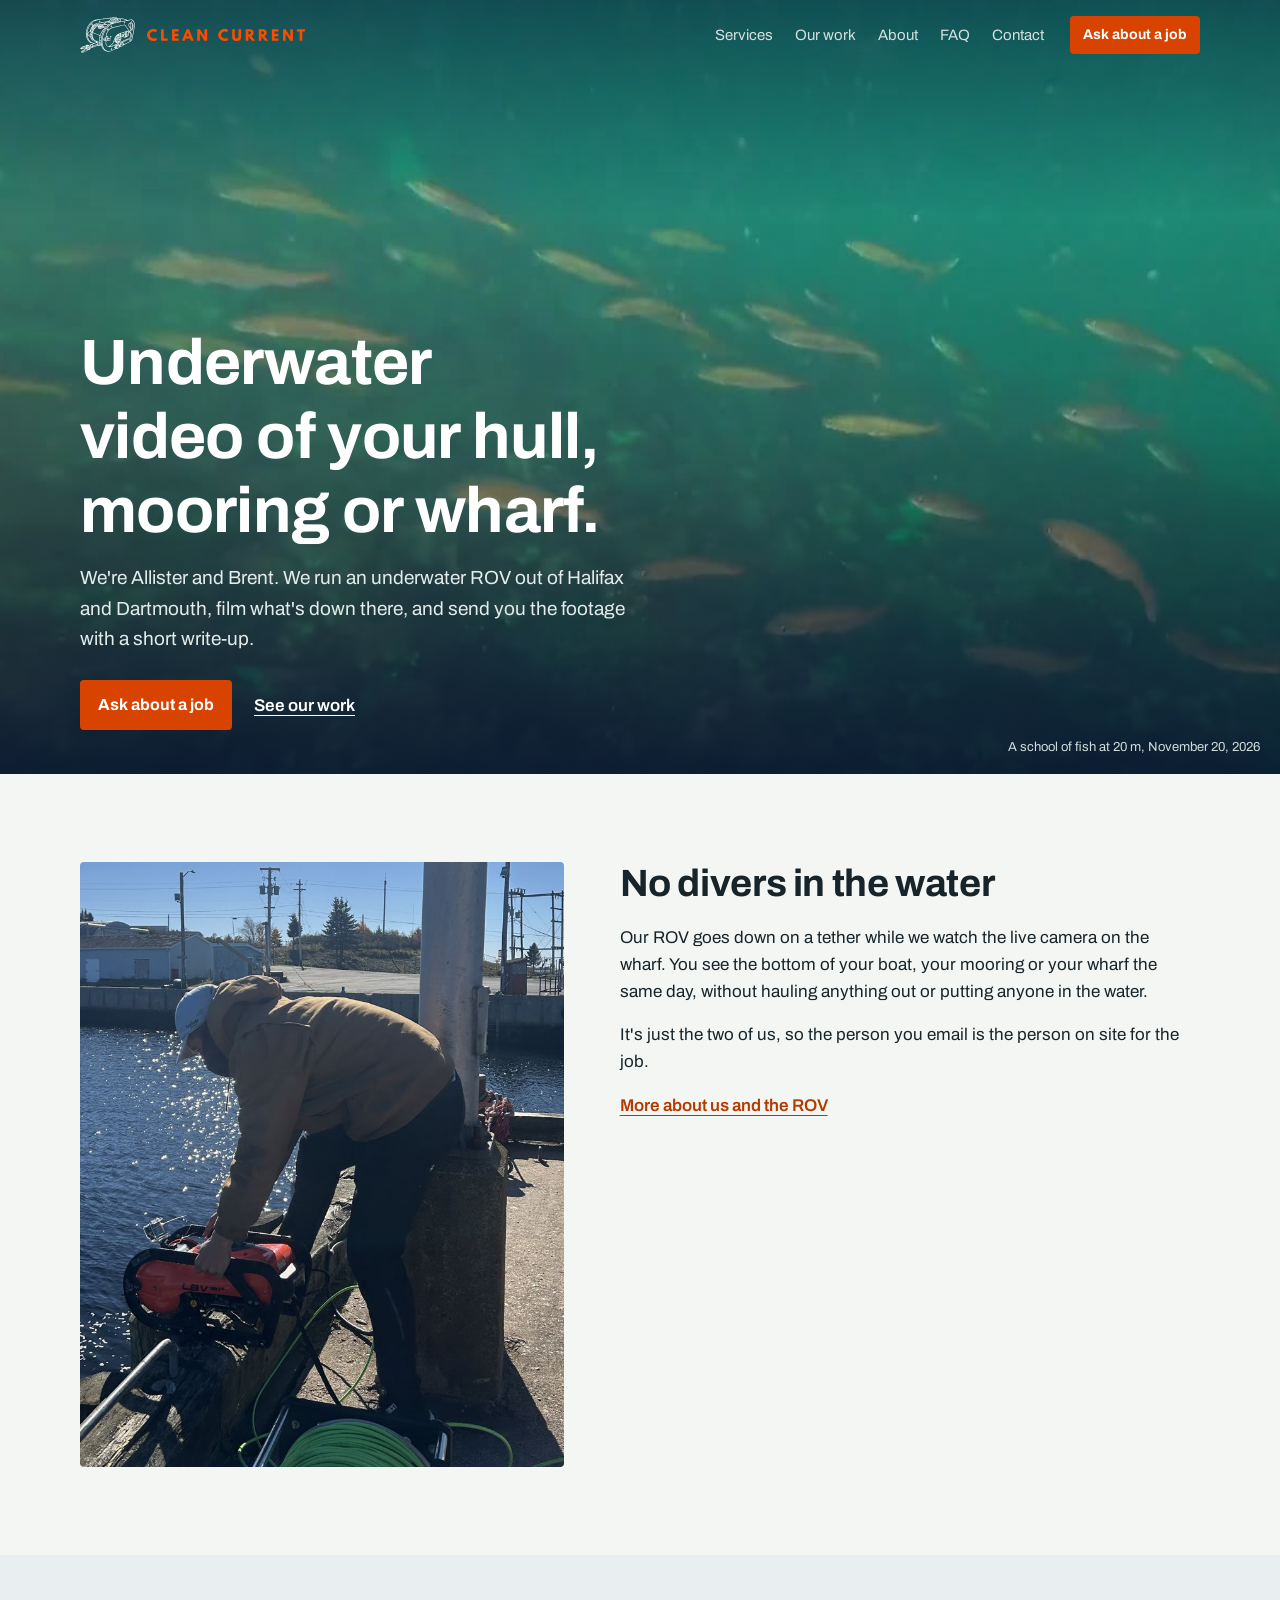
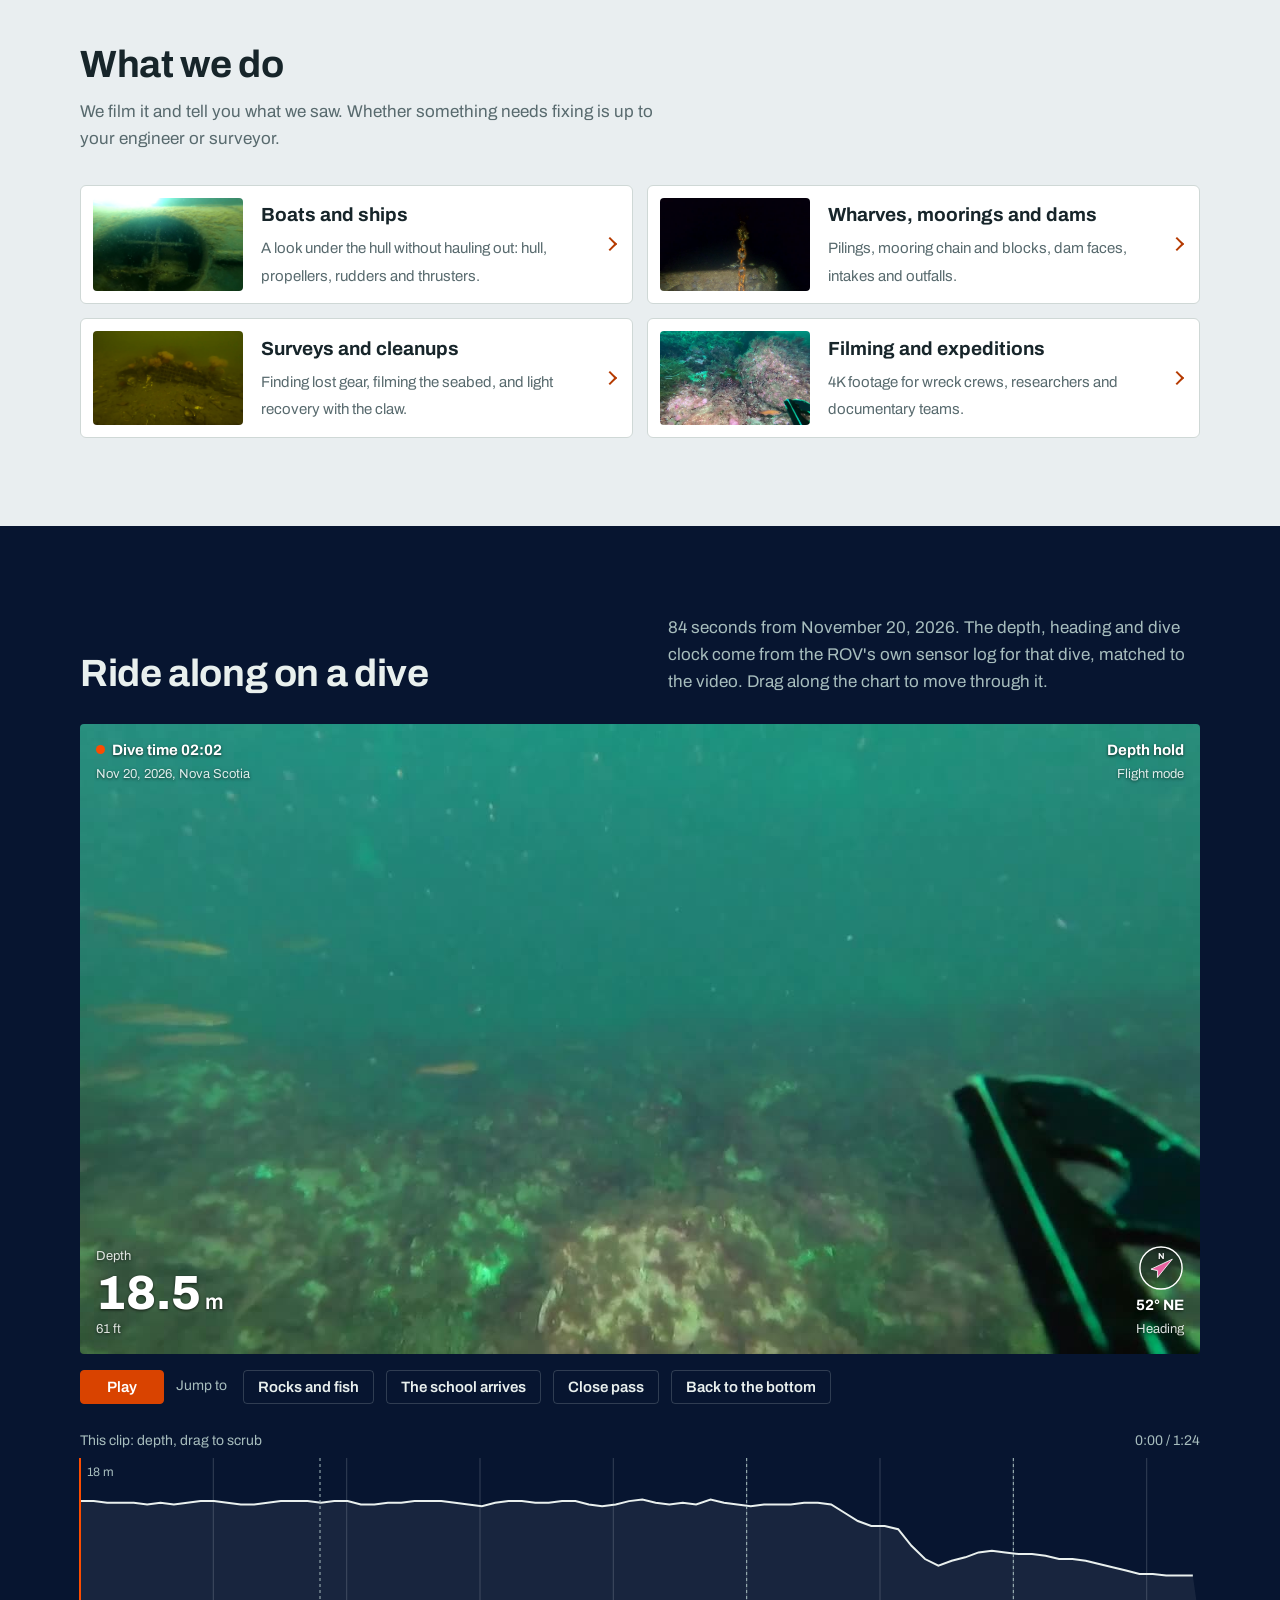
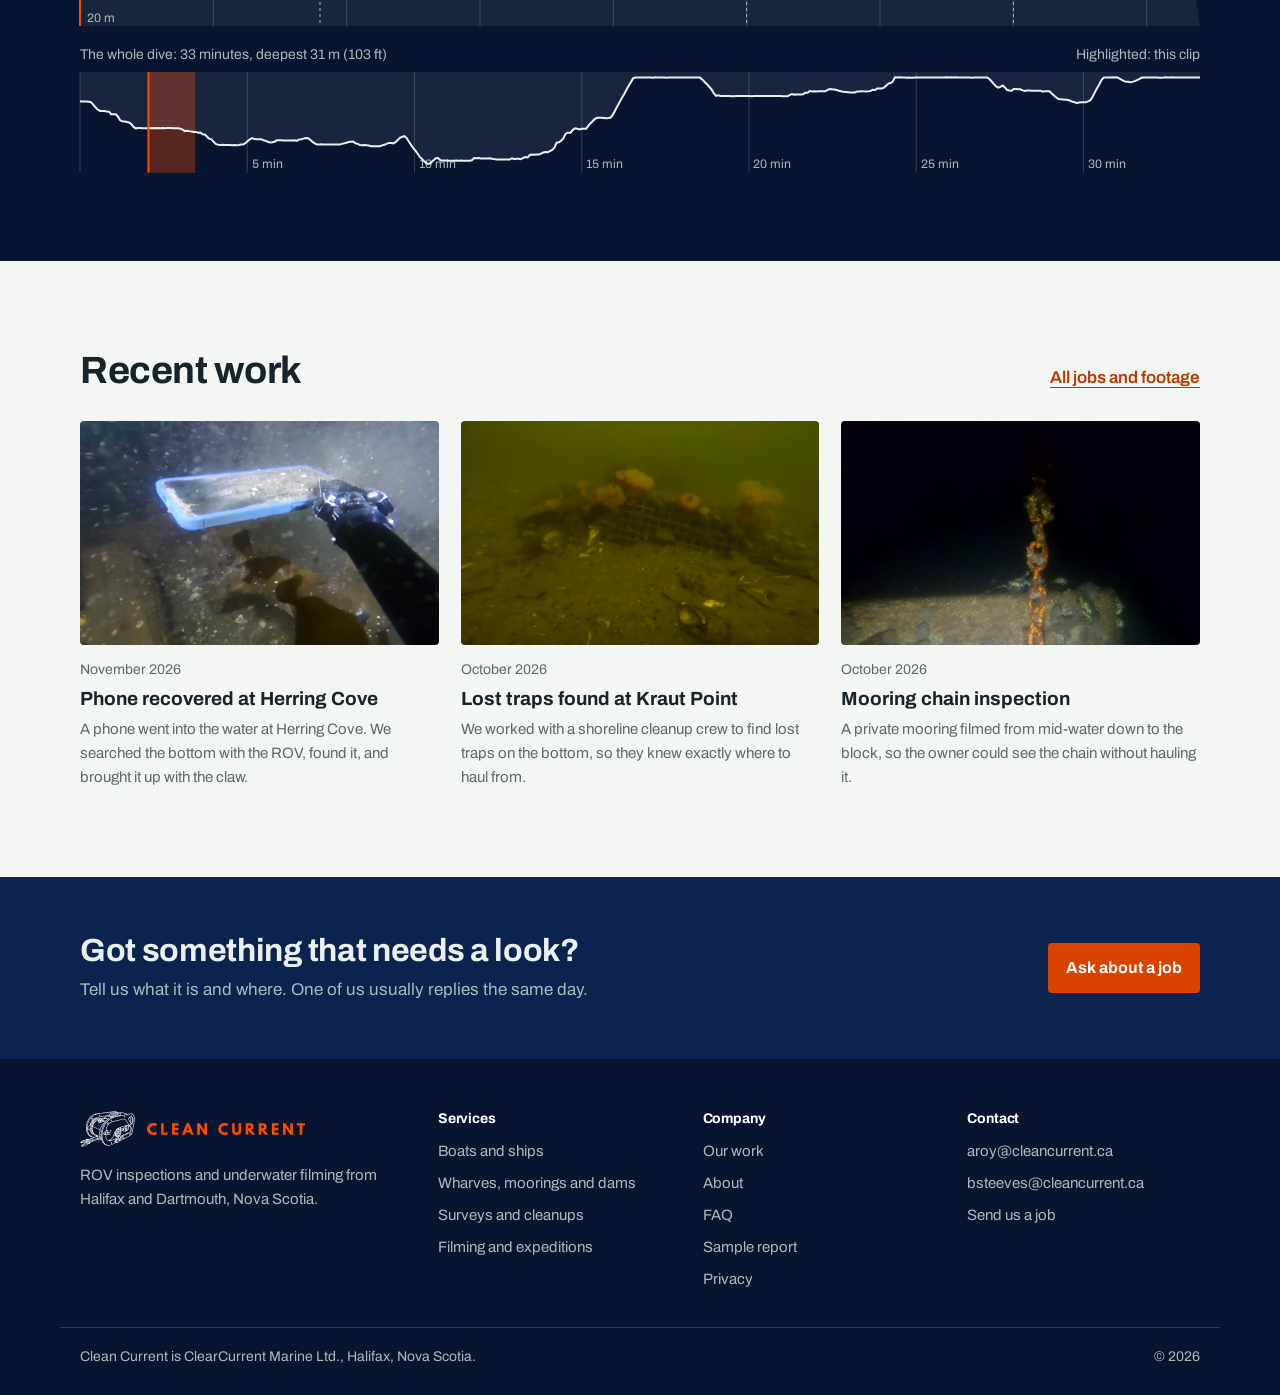
==== commit 2d52a1c9: "Multi-page site with the business card logo - Pages: home, services (index + 4 service pages), our w" ====
--- a/index.html
+++ b/index.html
@@ -4,360 +4,98 @@
 <meta charset="utf-8">
 <meta name="viewport" content="width=device-width,initial-scale=1,viewport-fit=cover">
 <title>Clean Current | ROV inspections in Halifax</title>
-<meta name="description" content="ROV inspections and underwater filming from Halifax, across Atlantic Canada and further for larger jobs. 4K video of hulls, propellers, moorings, wharves, dams and the seabed.">
+<meta name="description" content="ROV inspections and 4K underwater filming from Halifax and Dartmouth. Hulls, propellers, moorings, wharves, dams and the seabed, with no divers in the water.">
 <link rel="canonical" href="https://cleancurrent.ca/">
 <meta property="og:type" content="website">
 <meta property="og:site_name" content="Clean Current">
 <meta property="og:title" content="Clean Current | ROV inspections in Halifax">
-<meta property="og:description" content="4K underwater video of hulls, propellers, moorings, wharves, dams and the seabed. Based in Halifax and Dartmouth, working across Atlantic Canada.">
+<meta property="og:description" content="ROV inspections and 4K underwater filming from Halifax and Dartmouth. Hulls, propellers, moorings, wharves, dams and the seabed, with no divers in the water.">
 <meta property="og:url" content="https://cleancurrent.ca/">
 <meta property="og:image" content="https://cleancurrent.ca/assets/img/share.jpg">
-<meta property="og:image:width" content="1200">
-<meta property="og:image:height" content="628">
-<meta property="og:image:alt" content="Clean Current's orange ROV on the rocks by Halifax Harbour">
 <meta name="twitter:card" content="summary_large_image">
+<link rel="icon" href="/favicon.svg" type="image/svg+xml">
+<link rel="icon" href="/favicon-32.png" sizes="32x32" type="image/png">
+<link rel="apple-touch-icon" href="/apple-touch-icon.png">
+<meta name="theme-color" content="#0f2b30">
 <script type="application/ld+json">{"@context":"https://schema.org","@type":"ProfessionalService","name":"Clean Current","legalName":"ClearCurrent Marine Ltd","url":"https://cleancurrent.ca/","email":"aroy@cleancurrent.ca","image":"https://cleancurrent.ca/assets/img/share.jpg","description":"ROV inspections and 4K underwater filming: hulls, propellers, moorings, wharves, dams and the seabed. Based in Halifax and Dartmouth, Nova Scotia.","areaServed":[{"@type":"City","name":"Halifax"},{"@type":"City","name":"Dartmouth"},{"@type":"AdministrativeArea","name":"Nova Scotia"},{"@type":"AdministrativeArea","name":"New Brunswick"},{"@type":"AdministrativeArea","name":"Prince Edward Island"}],"founder":[{"@type":"Person","name":"Allister Roy"},{"@type":"Person","name":"Brent Steeves"}],"knowsAbout":["ROV inspection","Underwater hull inspection","Mooring inspection","Wharf and piling inspection","Dam and intake inspection","Underwater filming"]}</script>
 <link rel="preconnect" href="https://fonts.googleapis.com">
 <link rel="preconnect" href="https://fonts.gstatic.com" crossorigin>
 <link rel="stylesheet" href="https://fonts.googleapis.com/css2?family=Archivo:wght@400..800&display=swap">
-<style>
-:root{
-  --water:#0f2b30;--water-2:#0a2024;--paper:#f4f6f4;--ink:#17252a;--muted:#586a6e;--rule:#cfd8d6;
-  --orange:#e5481f;--orange-ink:#b9350f;--on-water:#e9f0ee;--on-water-muted:#a7bdbd;--on-water-rule:rgba(233,240,238,.18);
-  --font:"Archivo","Helvetica Neue",Arial,sans-serif;color-scheme:light}
-*{box-sizing:border-box}
-[hidden]{display:none!important}
-html{scroll-behavior:smooth}
-body{margin:0;background:var(--paper);color:var(--ink);font-family:var(--font);font-size:17px;line-height:1.6;-webkit-font-smoothing:antialiased}
-img,video{max-width:100%;display:block}
-a{color:inherit}
-button{font-family:inherit}
-:focus-visible{outline:3px solid var(--orange);outline-offset:3px}
-h1,h2,h3,p,figure{margin:0}
-h1,h2,h3{text-wrap:balance;font-weight:700;letter-spacing:-.01em;line-height:1.15}
-h2{font-size:clamp(28px,3.4vw,38px)}
-.wrap{max-width:1160px;margin:0 auto;padding-left:max(20px,env(safe-area-inset-left,0px));padding-right:max(20px,env(safe-area-inset-right,0px))}
-.skip{position:absolute;left:12px;top:-60px;background:var(--paper);padding:8px 12px;z-index:30}.skip:focus{top:12px}
-main>section{padding-block:88px}
-.lede{color:var(--muted);max-width:58ch;margin-top:12px}
-.dark{background:var(--water);color:var(--on-water)}
-.dark .lede{color:var(--on-water-muted)}
-.btn{display:inline-block;background:var(--orange);color:#fff;font-weight:700;font-size:16px;text-decoration:none;padding:12px 18px;border-radius:4px;border:0;cursor:pointer}
-.btn:hover{background:var(--orange-ink)}
-.textlink{font-weight:600;text-underline-offset:4px}
-
-/* top bar */
-.bar{position:fixed;inset:0 0 auto;z-index:20;color:var(--on-water);padding-top:env(safe-area-inset-top,0px);transition:background-color .2s}
-.bar .wrap{display:flex;align-items:center;gap:24px;padding-block:16px}
-.bar.solid{background:var(--water);box-shadow:0 1px 0 var(--on-water-rule)}
-.mark{font-weight:800;font-size:19px;text-decoration:none;display:flex;align-items:center;gap:10px}
-.mark i{width:12px;height:12px;border-radius:3px;background:var(--orange);display:inline-block}
-.nav{display:flex;gap:22px;font-size:15px;margin-left:auto}
-.nav a{text-decoration:none;opacity:.9}.nav a:hover{opacity:1;text-decoration:underline;text-underline-offset:5px}
-.bar .btn{font-size:14px;padding:8px 13px}
-
-/* hero */
-.hero{position:relative;min-height:min(86vh,800px);display:flex;align-items:flex-end;overflow:hidden;background:var(--water);color:#fff}
-.hero video,.hero .poster{position:absolute;inset:0;width:100%;height:100%;object-fit:cover}
-.hero::after{content:"";position:absolute;inset:0;background:linear-gradient(180deg,rgba(10,32,36,.55) 0%,rgba(10,32,36,0) 28%,rgba(10,32,36,.15) 55%,rgba(10,32,36,.88) 100%)}
-.hero .wrap{position:relative;z-index:2;width:100%;padding-block:140px 44px}
-.hero h1{font-size:clamp(36px,5.2vw,64px);max-width:15ch}
-.hero p{margin-top:16px;max-width:52ch;font-size:clamp(17px,1.5vw,19px);color:#e3ecea}
-.hero-actions{margin-top:26px;display:flex;flex-wrap:wrap;gap:14px 22px;align-items:center}
-.hero-actions .textlink{color:#fff}
-.hero .label{position:absolute;right:max(20px,env(safe-area-inset-right,0px));bottom:16px;z-index:2;font-size:13px;color:#cfdcda}
-main>section.hero{padding-block:0}
-
-/* who we are */
-.intro-grid{display:grid;grid-template-columns:minmax(0,5fr) minmax(0,6fr);gap:56px;align-items:start}
-.intro-grid>img{width:100%;aspect-ratio:4/5;object-fit:cover;border-radius:4px}
-.intro-text p{margin-top:16px;max-width:56ch}
-.intro-text p:first-of-type{margin-top:18px}
-.people{margin-top:28px;display:grid;gap:14px;border-top:1px solid var(--rule);padding-top:20px}
-.people div{display:grid;grid-template-columns:150px minmax(0,1fr);gap:16px}
-.people strong{font-weight:700}
-.people span{color:var(--muted)}
-.people a{color:var(--orange-ink);font-weight:600}
-.snaps{margin-top:56px;display:grid;grid-template-columns:1.1fr 1fr 1.3fr;gap:16px;align-items:start}
-.snaps img{width:100%;aspect-ratio:4/3;object-fit:cover;border-radius:4px}
-.snaps figure:nth-child(2) img{aspect-ratio:1/1}
-.snaps figcaption{margin-top:8px;font-size:14px;color:var(--muted);max-width:40ch}
-
-/* footage */
-.footage-head{display:flex;flex-wrap:wrap;justify-content:space-between;align-items:end;gap:12px 40px;margin-bottom:30px}
-.gallery{display:grid;grid-template-columns:repeat(2,minmax(0,1fr));gap:12px}
-.tile{position:relative;display:block;width:100%;min-width:0;aspect-ratio:16/9;padding:0;border:0;border-radius:4px;overflow:hidden;background:var(--water-2);color:#fff;text-align:left;cursor:pointer}
-.tile.feature{grid-column:1/-1;aspect-ratio:21/9}
-.tile video{position:absolute;inset:0;width:100%;height:100%;object-fit:cover}
-.tile::after{content:"";position:absolute;inset:0;background:linear-gradient(180deg,rgba(6,20,24,0) 55%,rgba(6,20,24,.85) 100%)}
-.tile-cap{position:absolute;left:16px;right:60px;bottom:13px;z-index:2;display:grid;gap:1px}
-.tile-cap strong{font-size:16px;font-weight:700;line-height:1.25}
-.tile.feature .tile-cap strong{font-size:clamp(18px,2vw,24px)}
-.tile-cap span{font-size:13px;color:#c5d4d3}
-.play{position:absolute;right:14px;bottom:14px;z-index:2;width:34px;height:34px;border-radius:50%;background:rgba(255,255,255,.92);display:grid;place-items:center}
-.play::before{content:"";border-style:solid;border-width:6px 0 6px 10px;border-color:transparent transparent transparent var(--water);margin-left:2px}
-.tile:hover .play{background:var(--orange)}.tile:hover .play::before{border-left-color:#fff}
-
-/* viewer */
-.viewer{width:min(1120px,calc(100vw - 24px));max-height:calc(100vh - 24px);padding:0;border:0;border-radius:4px;background:var(--water-2);color:var(--on-water);overflow:auto}
-.viewer::backdrop{background:rgba(4,14,17,.86)}
-.viewer-top,.viewer-nav{display:flex;align-items:center;justify-content:space-between;gap:16px;padding:14px 18px}
-.viewer-top div{display:grid;gap:2px;min-width:0}
-.viewer-top strong{font-size:18px;font-weight:700}
-.viewer-top span,.viewer-nav span{font-size:14px;color:var(--on-water-muted);font-variant-numeric:tabular-nums}
-.viewer video{width:100%;max-height:72vh;background:#000}
-.vbtn{font-size:15px;font-weight:600;color:var(--on-water);background:transparent;border:1px solid var(--on-water-rule);border-radius:4px;padding:8px 14px;cursor:pointer}
-.vbtn:hover{border-color:var(--on-water)}
-
-/* ride-along */
-.dive{background:var(--water-2)}
-.dive-intro{display:grid;grid-template-columns:minmax(0,1fr) minmax(0,1fr);gap:24px 56px;align-items:end;margin-bottom:28px}
-.dive-intro p{color:var(--on-water-muted);max-width:52ch}
-.screen{position:relative;border-radius:4px;overflow:hidden;background:#000;aspect-ratio:16/9}
-.screen video{width:100%;height:100%;object-fit:cover}
-.hud{position:absolute;inset:0;pointer-events:none;font-variant-numeric:tabular-nums;color:#fff;text-shadow:0 1px 3px rgba(0,0,0,.7)}
-.hud-tl,.hud-tr,.hud-bl,.hud-br{position:absolute;display:grid;gap:2px}
-.hud-tl{left:16px;top:14px}.hud-tr{right:16px;top:14px;text-align:right}
-.hud-bl{left:16px;bottom:14px}.hud-br{right:16px;bottom:14px;text-align:right;justify-items:end}
-.hud small{font-size:13px;opacity:.85}
-.hud b{font-weight:700;font-size:15px}
-.hud .big{font-size:clamp(28px,4.2vw,48px);font-weight:800;line-height:1}
-.hud .big span{font-size:.45em;font-weight:600;margin-left:4px}
-.rec::before{content:"";display:inline-block;width:9px;height:9px;border-radius:50%;background:var(--orange);margin-right:7px;vertical-align:1px}
-.compass{width:46px;height:46px}
-.dive-ctrl{display:flex;flex-wrap:wrap;align-items:center;gap:10px 12px;margin-top:16px}
-.dive-ctrl .lbl{font-size:14px;color:var(--on-water-muted);margin-right:4px}
-#playbtn{min-width:84px;background:var(--orange);border-color:var(--orange);color:#fff}
-.charts{margin-top:26px;display:grid;gap:18px}
-.chart-label{display:flex;justify-content:space-between;gap:12px;font-size:14px;color:var(--on-water-muted);margin-bottom:6px}
-.chart{width:100%;height:auto;display:block;overflow:visible}
-#scrub{cursor:pointer;touch-action:none;border-radius:2px;user-select:none;-webkit-user-select:none}
-.chart .grid{stroke:var(--on-water-rule);stroke-width:1}
-.chart .axis{fill:var(--on-water-muted);font-family:var(--font);font-size:11px}
-.chart .line{fill:none;stroke:var(--on-water);stroke-width:2;vector-effect:non-scaling-stroke}
-.chart .area{fill:rgba(233,240,238,.07)}
-.chart .band{fill:var(--orange);opacity:.32}
-.chart .marker{stroke:var(--orange);stroke-width:2;vector-effect:non-scaling-stroke}
-.chart .chap{stroke:var(--on-water-muted);stroke-width:1;stroke-dasharray:3 3;vector-effect:non-scaling-stroke}
-
-/* dive log */
-.log-grid{display:grid;grid-template-columns:minmax(0,4fr) minmax(0,8fr);gap:40px 56px;align-items:start}
-.log{width:100%;border-collapse:collapse;font-size:16px}
-.log th{text-align:left;font-size:14px;font-weight:600;color:var(--muted);padding:0 16px 10px 0;border-bottom:2px solid var(--ink)}
-.log td{padding:14px 16px 14px 0;border-bottom:1px solid var(--rule);vertical-align:top}
-.log td:first-child{white-space:nowrap;font-variant-numeric:tabular-nums;color:var(--muted)}
-.log td:nth-child(2){font-weight:600;white-space:nowrap}
-.log a{color:var(--orange-ink);font-weight:600;text-underline-offset:3px;white-space:nowrap}
-
-/* services */
-.svc-list{margin-top:36px;border-top:2px solid var(--ink)}
-.svc{display:grid;grid-template-columns:200px minmax(0,1fr) minmax(0,1fr);gap:28px;padding:26px 0;border-bottom:1px solid var(--rule);align-items:start}
-.svc img{width:100%;aspect-ratio:16/10;object-fit:cover;border-radius:4px}
-.svc h3{font-size:22px}
-.svc p{color:var(--muted);margin-top:8px;max-width:44ch}
-.svc ul{margin:0;padding-left:18px;display:grid;gap:4px}
-.svc li::marker{color:var(--orange)}
-.svc-note{margin-top:22px;color:var(--muted);max-width:62ch}
-
-/* how a job works */
-.how{background:#e7eeeb}
-.steps{list-style:none;margin:32px 0 0;padding:0;display:grid;grid-template-columns:repeat(4,minmax(0,1fr));gap:28px}
-.steps li{min-width:0}
-.steps .n{display:grid;place-items:center;width:30px;height:30px;border-radius:50%;background:var(--ink);color:var(--paper);font-weight:700;font-size:15px;margin-bottom:14px}
-.steps h3{font-size:18px;margin-bottom:6px}
-.steps p{color:var(--muted);font-size:16px}
-.steps a{color:var(--orange-ink);font-weight:600;text-underline-offset:3px}
-
-/* rov */
-.rov-grid{display:grid;grid-template-columns:minmax(0,1fr) minmax(0,1fr);gap:48px;align-items:start}
-.rov-grid>div>p{color:var(--muted);margin-top:12px;max-width:52ch}
-dl{margin:28px 0 0;display:grid;grid-template-columns:minmax(120px,.7fr) minmax(0,1.5fr);border-top:2px solid var(--ink)}
-dt,dd{margin:0;padding:12px 0;border-bottom:1px solid var(--rule)}
-dt{color:var(--muted);padding-right:16px}
-dd{font-weight:600}
-dd small{font-weight:400;color:var(--muted);font-size:15px}
-.rov-photos{display:grid;gap:16px}
-.rov-photos img{width:100%;border-radius:4px;object-fit:cover}
-.rov-photos figure:first-child img{aspect-ratio:1/1}
-.rov-photos figure:last-child img{aspect-ratio:4/3}
-.rov-photos figcaption{margin-top:8px;font-size:14px;color:var(--muted)}
-
-/* contact */
-.enquire .grid{display:grid;grid-template-columns:minmax(0,1fr) minmax(0,1.1fr);gap:56px;align-items:start}
-.enquire h2{font-size:clamp(32px,4vw,46px)}
-.direct{margin-top:28px;display:grid;gap:10px;font-size:16px}
-.direct strong{display:block;font-weight:700}
-.direct span{color:var(--on-water-muted)}
-.email{font-weight:600;color:#fff;user-select:all;word-break:break-word}
-.copy{font-size:13px;margin-left:6px;padding:2px 9px;border:1px solid var(--on-water-rule);background:transparent;color:var(--on-water);border-radius:4px;cursor:pointer}
-.form{display:grid;gap:16px}
-.form .row{display:grid;grid-template-columns:repeat(2,minmax(0,1fr));gap:16px}
-.form label{display:grid;gap:6px;font-size:15px;font-weight:600;min-width:0}
-.form label em{font-style:normal;font-weight:400;color:var(--on-water-muted)}
-.form input,.form textarea{font:inherit;font-weight:400;font-size:16px;color:var(--ink);background:#fff;border:1px solid var(--rule);border-radius:4px;padding:11px 12px;width:100%}
-.form textarea{resize:vertical}
-.form input:focus,.form textarea:focus{outline:3px solid var(--orange);outline-offset:1px}
-.form .cta{justify-self:start;background:var(--orange);color:#fff;border:0;border-radius:4px;font-weight:700;font-size:16px;padding:12px 18px;cursor:pointer}
-.form .cta:hover{background:var(--orange-ink)}
-.form .cta[disabled]{opacity:.6;cursor:wait}
-.hp{position:absolute;left:-9999px;width:1px;height:1px;opacity:0}
-.form-status{min-height:1.5em;margin:0;font-size:15px}
-.form-status.ok{color:#9fe0b4}.form-status.err{color:#ffb4c8}
-footer{background:var(--water-2);color:var(--on-water-muted);font-size:14px}
-footer .wrap{display:flex;flex-wrap:wrap;justify-content:space-between;gap:12px;padding-block:24px}
-
-@media (max-width:960px){
-  .intro-grid,.rov-grid,.enquire .grid,.dive-intro,.log-grid{grid-template-columns:1fr}
-  .intro-grid{gap:32px}.intro-grid>img{aspect-ratio:4/3}
-  .svc{grid-template-columns:160px minmax(0,1fr)}.svc ul{grid-column:2}
-  .steps{grid-template-columns:repeat(2,minmax(0,1fr))}
-  .bar .btn{display:none}
-}
-@media (max-width:640px){
-  body{font-size:16px}
-  main>section{padding-block:64px}
-  .nav{gap:16px;font-size:14px}.nav .opt{display:none}
-  .hero .label{display:none}
-  .hero .wrap{padding-block:110px 32px}
-  .gallery,.snaps{grid-template-columns:1fr}
-  .snaps figure:nth-child(2) img{aspect-ratio:4/3}
-  .tile.feature{grid-column:auto;aspect-ratio:16/9}
-  .people div{grid-template-columns:1fr;gap:2px}
-  .svc{grid-template-columns:1fr;gap:12px}.svc ul{grid-column:auto}
-  .steps{grid-template-columns:1fr}
-  .log thead{display:none}
-  .log,.log tbody,.log tr,.log td{display:block}
-  .log tr{padding:12px 0;border-bottom:1px solid var(--rule)}
-  .log td{border:0;padding:0}
-  .log td:nth-child(2){margin-top:2px}
-  dl{grid-template-columns:1fr}dt{padding-bottom:0;border-bottom:0}dd{padding-top:2px}
-  .form .row{grid-template-columns:1fr}
-  #scrub{height:96px}#overview{height:64px}
-  .hud-tr{display:none}.hud small{font-size:12px}.compass{width:34px;height:34px}
-}
-@media (prefers-reduced-motion:reduce){html{scroll-behavior:auto}}
-</style>
+<link rel="stylesheet" href="/assets/css/site.css">
 </head>
 <body>
 <a class="skip" href="#main">Skip to content</a>
-
 <header class="bar" id="bar">
   <div class="wrap">
-    <a class="mark" href="#main"><i aria-hidden="true"></i>Clean Current</a>
-    <nav class="nav" aria-label="Main">
-      <a href="#footage">Footage</a>
-      <a class="opt" href="#log">Dive log</a>
-      <a class="opt" href="#services">Services</a>
-      <a class="opt" href="#rov">The ROV</a>
-      <a href="#contact">Contact</a>
+    <a class="mark" href="/" aria-label="Clean Current home"><img class="logo-rov" src="/assets/img/logo/rov.svg" alt="" width="55" height="36"><img class="logo-word" src="/assets/img/logo/wordmark.svg" alt="Clean Current" width="159" height="12"></a>
+    <button type="button" class="menu-toggle" id="menu-toggle" aria-expanded="false" aria-controls="nav">Menu</button>
+    <nav class="nav" id="nav" aria-label="Main">
+      <a href="/services/">Services</a>
+      <a href="/work/">Our work</a>
+      <a href="/about/">About</a>
+      <a href="/faq/">FAQ</a>
+      <a href="/contact/">Contact</a>
+      <a class="btn" href="/contact/">Ask about a job</a>
     </nav>
-    <a class="btn" href="#contact">Ask about a job</a>
   </div>
 </header>
-
 <main id="main">
   <section class="hero" aria-labelledby="hero-title">
-    <img class="poster" src="assets/img/hero-poster.jpg" alt="" aria-hidden="true">
-    <video id="hero-video" autoplay muted loop playsinline preload="auto" poster="assets/img/hero-poster.jpg" aria-hidden="true">
-      <source src="assets/video/hero-reel.mp4" type="video/mp4">
+    <img class="poster" src="/assets/img/hero-poster.jpg" alt="" aria-hidden="true">
+    <video id="hero-video" autoplay muted loop playsinline preload="auto" poster="/assets/img/hero-poster.jpg" aria-hidden="true">
+      <source src="/assets/video/hero-reel.mp4" type="video/mp4">
     </video>
     <span class="label">A school of fish at 20 m, November 20, 2026</span>
     <div class="wrap">
       <h1 id="hero-title">Underwater video of your hull, mooring or wharf.</h1>
       <p>We're Allister and Brent. We run an underwater ROV out of Halifax and Dartmouth, film what's down there, and send you the footage with a short write-up.</p>
       <div class="hero-actions">
-        <a class="btn" href="#contact">Ask about a job</a>
-        <a class="textlink" href="#footage">See the footage</a>
+        <a class="btn" href="/contact/">Ask about a job</a>
+        <a class="textlink" href="/work/">See our work</a>
       </div>
     </div>
   </section>
 
-  <section id="about" aria-labelledby="about-title">
-    <div class="wrap">
-      <div class="intro-grid">
-        <img src="assets/img/allister-launching-rov.jpg" alt="Allister lowering the orange ROV off a wharf, tether reel at his feet">
-        <div class="intro-text">
-          <h2 id="about-title">Who we are</h2>
-          <p>Clean Current is Allister Roy and Brent Steeves. We started in January 2026 with a SeaBotix LBV150 and rebuilt it with current Blue Robotics electronics. We call it Frank.</p>
-          <p>Allister flies the ROV and edits the footage. Brent handles quotes, planning and paperwork. Whoever answers your email is on site for the job.</p>
-          <p>Most jobs take a few hours. We set up on the dock, the wharf or your boat, you watch the live feed with us if you want to, and you get the video afterwards.</p>
-          <div class="people">
-            <div><strong>Allister Roy</strong><span>ROV pilot and footage. <a href="mailto:aroy@cleancurrent.ca">aroy@cleancurrent.ca</a></span></div>
-            <div><strong>Brent Steeves</strong><span>Quotes, planning and admin. <a href="mailto:bsteeves@cleancurrent.ca">bsteeves@cleancurrent.ca</a></span></div>
-          </div>
-        </div>
-      </div>
-      <div class="snaps">
-        <figure><img src="assets/img/field-setup.jpg" alt="Laptop, controller, power station and the ROV on a picnic table beside the water" loading="lazy"><figcaption>Everything we bring: a laptop, a controller, a power station and the ROV.</figcaption></figure>
-        <figure><img src="assets/img/night-launch.jpg" alt="The ROV on a boat ramp at night with its lights on" loading="lazy"><figcaption>Launching off a boat ramp after dark. The ROV has its own lights.</figcaption></figure>
-        <figure><img src="assets/img/rov-at-wharf-wide.jpg" alt="The orange ROV at the surface beside a concrete wharf, tether running up to the deck" loading="lazy"><figcaption>Frank at the surface beside a wharf in Halifax Harbour, October 2026.</figcaption></figure>
+  <section aria-labelledby="intro-title">
+    <div class="wrap intro-grid">
+      <img src="/assets/img/allister-launching-rov.jpg" alt="Allister lowering the orange ROV off a wharf, tether reel at his feet">
+      <div class="intro-text">
+        <h2 id="intro-title">No divers in the water</h2>
+        <p>Our ROV goes down on a tether while we watch the live camera on the wharf. You see the bottom of your boat, your mooring or your wharf the same day, without hauling anything out or putting anyone in the water.</p>
+        <p>It's just the two of us, so the person you email is the person on site for the job.</p>
+        <p><a class="textlink dark-link" href="/about/">More about us and the ROV</a></p>
       </div>
     </div>
   </section>
 
-  <section class="dark" id="footage" aria-labelledby="footage-title">
+  <section class="tint" id="services" aria-labelledby="services-title">
     <div class="wrap">
-      <div class="footage-head">
-        <div><h2 id="footage-title">Footage from recent dives</h2>
-        <p class="lede">Straight off the ROV camera with no colour correction, so this is what your footage will look like. Click a clip to watch it full size.</p></div>
-      </div>
-      <div class="gallery" id="gallery">
-        <button type="button" class="tile feature" data-cat="find" data-src="assets/video/phone-recovery.mp4" data-title="Phone recovered from the bottom" data-meta="Herring Cove, Nova Scotia, November 2026">
-          <video muted loop playsinline preload="none" poster="assets/img/phone-recovery.jpg" tabindex="-1" aria-hidden="true"><source src="assets/video/phone-recovery.mp4" type="video/mp4"></video>
-          <span class="tile-cap"><strong>Phone recovered from the bottom</strong><span>Herring Cove, Nova Scotia, November 2026</span></span>
-          <span class="play" aria-hidden="true"></span>
-        </button>
-        <button type="button" class="tile" data-cat="find" data-src="assets/video/catfish.mp4" data-title="Catfish on the lake bed" data-meta="Chocolate Lake, Halifax, November 2026">
-          <video muted loop playsinline preload="none" poster="assets/img/catfish.jpg" tabindex="-1" aria-hidden="true"><source src="assets/video/catfish.mp4" type="video/mp4"></video>
-          <span class="tile-cap"><strong>Catfish on the lake bed</strong><span>Chocolate Lake, Halifax, November 2026</span></span>
-          <span class="play" aria-hidden="true"></span>
-        </button>
-        <button type="button" class="tile" data-cat="inspection" data-src="assets/video/thruster-tunnel.mp4" data-title="Bow thruster tunnel" data-meta="Vessel inspection, Halifax Harbour, October 2026">
-          <video muted loop playsinline preload="none" poster="assets/img/thruster-tunnel.jpg" tabindex="-1" aria-hidden="true"><source src="assets/video/thruster-tunnel.mp4" type="video/mp4"></video>
-          <span class="tile-cap"><strong>Bow thruster tunnel</strong><span>Vessel inspection, Halifax Harbour, October 2026</span></span>
-          <span class="play" aria-hidden="true"></span>
-        </button>
-        <button type="button" class="tile" data-cat="find" data-src="assets/video/ghost-trap.mp4" data-title="Lost trap located" data-meta="Shoreline cleanup support, Kraut Point, October 2026">
-          <video muted loop playsinline preload="none" poster="assets/img/ghost-trap.jpg" tabindex="-1" aria-hidden="true"><source src="assets/video/ghost-trap.mp4" type="video/mp4"></video>
-          <span class="tile-cap"><strong>Lost trap located</strong><span>Shoreline cleanup support, Kraut Point, October 2026</span></span>
-          <span class="play" aria-hidden="true"></span>
-        </button>
-        <button type="button" class="tile" data-cat="inspection" data-src="assets/video/mooring-chain.mp4" data-title="Mooring chain down to the block" data-meta="Mooring inspection, Nova Scotia, October 2026">
-          <video muted loop playsinline preload="none" poster="assets/img/mooring-chain.jpg" tabindex="-1" aria-hidden="true"><source src="assets/video/mooring-chain.mp4" type="video/mp4"></video>
-          <span class="tile-cap"><strong>Mooring chain down to the block</strong><span>Mooring inspection, Nova Scotia, October 2026</span></span>
-          <span class="play" aria-hidden="true"></span>
-        </button>
-        <button type="button" class="tile" data-cat="find" data-src="assets/video/lobster.mp4" data-title="Lobster on the sand at 95 ft" data-meta="Seabed survey, Nova Scotia, November 2026">
-          <video muted loop playsinline preload="none" poster="assets/img/lobster.jpg" tabindex="-1" aria-hidden="true"><source src="assets/video/lobster.mp4" type="video/mp4"></video>
-          <span class="tile-cap"><strong>Lobster on the sand at 95 ft</strong><span>Seabed survey, Nova Scotia, November 2026</span></span>
-          <span class="play" aria-hidden="true"></span>
-        </button>
-        <button type="button" class="tile" data-cat="find" data-src="assets/video/sculpin.mp4" data-title="Sculpin on the reef at 30 ft" data-meta="Seabed survey, Nova Scotia, November 2026">
-          <video muted loop playsinline preload="none" poster="assets/img/sculpin.jpg" tabindex="-1" aria-hidden="true"><source src="assets/video/sculpin.mp4" type="video/mp4"></video>
-          <span class="tile-cap"><strong>Sculpin on the reef at 30 ft</strong><span>Seabed survey, Nova Scotia, November 2026</span></span>
-          <span class="play" aria-hidden="true"></span>
-        </button>
-        <button type="button" class="tile feature" data-cat="find" data-src="assets/video/reef-survey.mp4" data-title="Pink coralline reef and fish" data-meta="Seabed survey, Nova Scotia, November 2026">
-          <video muted loop playsinline preload="none" poster="assets/img/reef-survey.jpg" tabindex="-1" aria-hidden="true"><source src="assets/video/reef-survey.mp4" type="video/mp4"></video>
-          <span class="tile-cap"><strong>Pink coralline reef and fish</strong><span>Seabed survey, Nova Scotia, November 2026</span></span>
-          <span class="play" aria-hidden="true"></span>
-        </button>
+      <h2 id="services-title">What we do</h2>
+      <p class="lede">We film it and tell you what we saw. Whether something needs fixing is up to your engineer or surveyor.</p>
+      <div class="svc-links">
+        <a class="svc-link" href="/services/boats/">
+          <img src="/assets/img/thruster-tunnel.jpg" alt="" loading="lazy">
+          <span><strong>Boats and ships</strong><span>A look under the hull without hauling out: hull, propellers, rudders and thrusters.</span></span>
+          <span class="arrow" aria-hidden="true"></span>
+        </a>
+        <a class="svc-link" href="/services/wharves-moorings-dams/">
+          <img src="/assets/img/mooring-chain.jpg" alt="" loading="lazy">
+          <span><strong>Wharves, moorings and dams</strong><span>Pilings, mooring chain and blocks, dam faces, intakes and outfalls.</span></span>
+          <span class="arrow" aria-hidden="true"></span>
+        </a>
+        <a class="svc-link" href="/services/surveys-cleanups/">
+          <img src="/assets/img/ghost-trap.jpg" alt="" loading="lazy">
+          <span><strong>Surveys and cleanups</strong><span>Finding lost gear, filming the seabed, and light recovery with the claw.</span></span>
+          <span class="arrow" aria-hidden="true"></span>
+        </a>
+        <a class="svc-link" href="/services/filming/">
+          <img src="/assets/img/reef-survey.jpg" alt="" loading="lazy">
+          <span><strong>Filming and expeditions</strong><span>4K footage for wreck crews, researchers and documentary teams.</span></span>
+          <span class="arrow" aria-hidden="true"></span>
+        </a>
       </div>
     </div>
   </section>
-
-  <dialog class="viewer" id="viewer" aria-labelledby="v-title">
-    <div class="viewer-top">
-      <div><strong id="v-title"></strong><span id="v-meta"></span></div>
-      <button type="button" class="vbtn" id="v-close">Close</button>
-    </div>
-    <video id="v-video" controls playsinline></video>
-    <div class="viewer-nav">
-      <button type="button" class="vbtn" id="v-prev">Previous</button>
-      <span id="v-count"></span>
-      <button type="button" class="vbtn" id="v-next">Next</button>
-    </div>
-  </dialog>
 
   <section class="dark dive" id="dive" aria-labelledby="dive-title">
     <div class="wrap">
@@ -366,7 +104,7 @@
         <p>84 seconds from November 20, 2026. The depth, heading and dive clock come from the ROV's own sensor log for that dive, matched to the video. Drag along the chart to move through it.</p>
       </div>
       <div class="screen">
-        <video id="dive-video" muted playsinline preload="none" poster="assets/img/ride-along.jpg" aria-label="ROV footage of a school of fish passing over a rocky seabed at about 20 metres"><source src="assets/video/ride-along.mp4" type="video/mp4"></video>
+        <video id="dive-video" muted playsinline preload="none" poster="/assets/img/ride-along.jpg" aria-label="ROV footage of a school of fish passing over a rocky seabed at about 20 metres"><source src="/assets/video/ride-along.mp4" type="video/mp4"></video>
         <div class="hud" aria-hidden="true">
           <div class="hud-tl"><b class="rec">Dive time <span id="h-time">02:03</span></b><small>Nov 20, 2026, Nova Scotia</small></div>
           <div class="hud-tr"><b id="h-mode">Depth hold</b><small>Flight mode</small></div>
@@ -395,259 +133,64 @@
       </div>
   </section>
 
-  <section id="log" aria-labelledby="log-title">
-    <div class="wrap log-grid">
-      <div>
-        <h2 id="log-title">Dive log</h2>
-        <p class="lede">Every job and test dive we've done so far, newest first.</p>
-      </div>
-      <table class="log">
-        <thead><tr><th scope="col">Date</th><th scope="col">Where</th><th scope="col">What we did</th></tr></thead>
-        <tbody>
-          <tr><td>Nov 20, 2026</td><td>Nova Scotia</td><td>Two survey dives. A school of fish at 20 m, a lobster at 29 m and a sculpin at 9 m. <a href="#dive">Ride along</a></td></tr>
-          <tr><td>Nov 11, 2026</td><td>Herring Cove</td><td>Found and recovered a phone from the bottom with the claw, and filmed a propeller.</td></tr>
-          <tr><td>Nov 5, 2026</td><td>Chocolate Lake, Halifax</td><td>First dive with the new camera. Came across a catfish on the lake bed.</td></tr>
-          <tr><td>Oct 27, 2026</td><td>Halifax Harbour</td><td>Hull and bow thruster inspection on a working vessel.</td></tr>
-          <tr><td>Oct 27, 2026</td><td>Kraut Point</td><td>Found lost traps for a shoreline cleanup crew.</td></tr>
-          <tr><td>Oct 25, 2026</td><td>Lions Park</td><td>Seabed and debris survey.</td></tr>
-          <tr><td>Oct 24, 2026</td><td>Dingle, Halifax</td><td>Seabed survey on the Northwest Arm.</td></tr>
-          <tr><td>Oct 21, 2026</td><td>Nova Scotia</td><td>Private mooring inspection, chain down to the block. <a href="sample-report.html">Sample report</a></td></tr>
-        </tbody>
-      </table>
-    </div>
-  </section>
-
-  <section class="how" id="how" aria-labelledby="how-title">
+  <section aria-labelledby="work-title">
     <div class="wrap">
-      <h2 id="how-title">How a job works</h2>
-      <ol class="steps">
-        <li><span class="n">1</span><h3>Tell us what and where</h3><p>The boat or structure, where it is, roughly how deep, and when you need it done.</p></li>
-        <li><span class="n">2</span><h3>We agree the plan</h3><p>What we'll film, access, any permissions, and the weather window.</p></li>
-        <li><span class="n">3</span><h3>We dive</h3><p>From the wharf, the dock or your boat. You can watch the live feed with us.</p></li>
-        <li><span class="n">4</span><h3>You get the footage</h3><p>The video, stills and a short summary of what we saw. <a href="sample-report.html">See a sample report</a></p></li>
-      </ol>
-    </div>
-  </section>
-
-  <section id="services" aria-labelledby="services-title">
-    <div class="wrap">
-      <h2 id="services-title">What we can film</h2>
-      <p class="lede">We film it and tell you what we saw. Whether something needs fixing is up to your engineer or surveyor.</p>
-      <div class="svc-list">
-        <article class="svc">
-          <img src="assets/img/thruster-tunnel.jpg" alt="Inside a bow thruster tunnel on a vessel hull" loading="lazy">
-          <div><h3>Boats and ships</h3><p>A look under the hull before or after a trip, a grounding, or if you think you hit something.</p></div>
-          <ul><li>Hulls and bulbous bows</li><li>Propellers and rudders</li><li>Thruster tunnels and sea chests</li></ul>
-        </article>
-        <article class="svc">
-          <img src="assets/img/mooring-chain.jpg" alt="Mooring chain hanging down to a concrete block" loading="lazy">
-          <div><h3>Wharves, moorings and dams</h3><p>Video your maintenance crew or engineer can plan from before anyone gets in the water.</p></div>
-          <ul><li>Pilings and wharf faces</li><li>Mooring chain and blocks</li><li>Dam faces, intakes and trash racks</li><li>Outfalls and outlet works</li></ul>
-        </article>
-        <article class="svc">
-          <img src="assets/img/ghost-trap.jpg" alt="A lost fishing trap on the seabed" loading="lazy">
-          <div><h3>Surveys and cleanups</h3><p>The ROV and a pilot working for your team, wherever you need eyes on the bottom.</p></div>
-          <ul><li>Finding lost gear and debris</li><li>Seabed and habitat video</li><li>Light recovery with the claw</li></ul>
-        </article>
-        <article class="svc">
-          <img src="assets/img/reef-survey.jpg" alt="Pink coralline reef with eelgrass and fish" loading="lazy">
-          <div><h3>Filming and expeditions</h3><p>4K underwater footage for wreck crews, researchers, and documentary or social media teams.</p></div>
-          <ul><li>Shipwrecks and dive sites</li><li>Marine life and habitat</li><li>A second camera or ROV pilot for your team</li></ul>
-        </article>
-      </div>
-      <p class="svc-note">We're also working on propeller cleaning with the ROV. If you'd like to try it early, let us know.</p>
-    </div>
-  </section>
-
-  <section class="how" id="rov" aria-labelledby="rov-title">
-    <div class="wrap rov-grid">
-      <div>
-        <h2 id="rov-title">The ROV</h2>
-        <p>A SeaBotix frame rebuilt with Blue Robotics electronics. It's light enough for the two of us to lower off a wharf by hand.</p>
-        <dl>
-          <dt>Vehicle</dt><dd>SeaBotix LBV150 <small>with Blue Robotics electronics</small></dd>
-          <dt>Tether</dt><dd>300 m <small>(1,000 ft)</small></dd>
-          <dt>Depth rating</dt><dd>150 m <small>(500 ft)</small></dd>
-          <dt>Camera</dt><dd>Recorded 4K video <small>plus a live feed to the surface</small></dd>
-          <dt>Claw</dt><dd>For picking up small things</dd>
-          <dt>Launches from</dt><dd>A wharf, a dock or your boat</dd>
-          <dt>Based in</dt><dd>Halifax and Dartmouth</dd>
-          <dt>Works</dt><dd>Across Atlantic Canada <small>and further for bigger jobs</small></dd>
-        </dl>
-      </div>
-      <div class="rov-photos">
-        <figure><img src="assets/img/rov-on-rocks.jpg" alt="The orange SeaBotix ROV sitting on a rock by the harbour" loading="lazy"><figcaption>Frank out of the water.</figcaption></figure>
-        <figure><img src="assets/img/live-feed.jpg" alt="The laptop screen during a dive showing the camera view with the claw, and readings for depth, lights, camera tilt and water temperature" loading="lazy"><figcaption>What we see on the laptop during a dive: the camera, depth, lights and water temperature.</figcaption></figure>
+      <div class="row-head"><h2 id="work-title">Recent work</h2><a class="textlink dark-link" href="/work/">All jobs and footage</a></div>
+      <div class="cards">
+        <a class="card" href="/work/#phone">
+          <img src="/assets/img/phone-recovery.jpg" alt="" loading="lazy">
+          <span class="card-meta">November 2026</span>
+          <strong>Phone recovered at Herring Cove</strong>
+          <span>A phone went into the water at Herring Cove. We searched the bottom with the ROV, found it, and brought it up with the claw.</span>
+        </a>
+        <a class="card" href="/work/#traps">
+          <img src="/assets/img/ghost-trap.jpg" alt="" loading="lazy">
+          <span class="card-meta">October 2026</span>
+          <strong>Lost traps found at Kraut Point</strong>
+          <span>We worked with a shoreline cleanup crew to find lost traps on the bottom, so they knew exactly where to haul from.</span>
+        </a>
+        <a class="card" href="/work/#mooring">
+          <img src="/assets/img/mooring-chain.jpg" alt="" loading="lazy">
+          <span class="card-meta">October 2026</span>
+          <strong>Mooring chain inspection</strong>
+          <span>A private mooring filmed from mid-water down to the block, so the owner could see the chain without hauling it.</span>
+        </a>
       </div>
     </div>
   </section>
 
-  <section class="dark enquire" id="contact" aria-labelledby="contact-title">
-    <div class="wrap grid">
-      <div>
-        <h2 id="contact-title">Ask about a job</h2>
-        <p class="lede">Tell us what needs looking at and where it is. One of us usually replies the same day.</p>
-        <div class="direct">
-          <div><strong>Allister Roy</strong><span class="email">aroy@cleancurrent.ca</span> <button type="button" class="copy" data-copy="aroy@cleancurrent.ca">Copy</button></div>
-          <div><strong>Brent Steeves</strong><span class="email">bsteeves@cleancurrent.ca</span> <button type="button" class="copy" data-copy="bsteeves@cleancurrent.ca">Copy</button></div>
-        </div>
-      </div>
-      <div>
-        <form id="enquiry" class="form" action="https://formsubmit.co/aroy@cleancurrent.ca" method="POST" novalidate>
-          <div class="row">
-            <label for="f-name"><span>Your name</span><input id="f-name" name="name" required autocomplete="name"></label>
-            <label for="f-company"><span>Company <em>(optional)</em></span><input id="f-company" name="company" autocomplete="organization"></label>
-          </div>
-          <div class="row">
-            <label for="f-email"><span>Email</span><input id="f-email" name="email" type="email" required autocomplete="email"></label>
-            <label for="f-phone"><span>Phone <em>(optional)</em></span><input id="f-phone" name="phone" type="tel" autocomplete="tel"></label>
-          </div>
-          <label for="f-what"><span>What needs looking at</span><textarea id="f-what" name="what" rows="3" required placeholder="For example, the propeller and rudder on our 37 m boat"></textarea></label>
-          <div class="row">
-            <label for="f-where"><span>Where</span><input id="f-where" name="location" required placeholder="Wharf, harbour or site"></label>
-            <label for="f-when"><span>When</span><input id="f-when" name="timing" placeholder="Date or how soon"></label>
-          </div>
-          <input type="text" name="_honey" class="hp" tabindex="-1" autocomplete="off" aria-hidden="true">
-          <input type="hidden" name="_subject" value="New job enquiry from cleancurrent.ca">
-          <input type="hidden" name="_template" value="table">
-          <button class="cta" type="submit" id="f-send">Send</button>
-          <p class="form-status" id="f-status" role="status" aria-live="polite"></p>
-        </form>
-      </div>
+  <section class="cta-band">
+    <div class="wrap">
+      <div><h2>Got something that needs a look?</h2><p>Tell us what it is and where. One of us usually replies the same day.</p></div>
+      <a class="btn" href="/contact/">Ask about a job</a>
     </div>
   </section>
 </main>
-
 <footer>
-  <div class="wrap">
+  <div class="wrap foot-grid">
+    <div>
+      <a class="mark" href="/"><img class="logo-rov" src="/assets/img/logo/rov.svg" alt="" width="55" height="36"><img class="logo-word" src="/assets/img/logo/wordmark.svg" alt="Clean Current" width="159" height="12"></a>
+      <p>ROV inspections and underwater filming from Halifax and Dartmouth, Nova Scotia.</p>
+    </div>
+    <div>
+      <h2>Services</h2>
+      <ul><li><a href="/services/boats/">Boats and ships</a></li><li><a href="/services/wharves-moorings-dams/">Wharves, moorings and dams</a></li><li><a href="/services/surveys-cleanups/">Surveys and cleanups</a></li><li><a href="/services/filming/">Filming and expeditions</a></li></ul>
+    </div>
+    <div>
+      <h2>Company</h2>
+      <ul><li><a href="/work/">Our work</a></li><li><a href="/about/">About</a></li><li><a href="/faq/">FAQ</a></li><li><a href="/sample-report.html">Sample report</a></li><li><a href="/privacy/">Privacy</a></li></ul>
+    </div>
+    <div>
+      <h2>Contact</h2>
+      <ul><li><a href="mailto:aroy@cleancurrent.ca">aroy@cleancurrent.ca</a></li><li><a href="mailto:bsteeves@cleancurrent.ca">bsteeves@cleancurrent.ca</a></li><li><a href="/contact/">Send us a job</a></li></ul>
+    </div>
+  </div>
+  <div class="wrap foot-legal">
     <span>Clean Current is ClearCurrent Marine Ltd., Halifax, Nova Scotia.</span>
     <span>&copy; <span id="year">2026</span></span>
   </div>
 </footer>
-<script>
-(function(){
-  document.getElementById('year').textContent=new Date().getFullYear();
-  var bar=document.getElementById('bar'),tick=false;
-  function sound(){tick=false;var y=window.scrollY||0,max=Math.max(1,document.documentElement.scrollHeight-window.innerHeight);
-    bar.classList.toggle('solid',y>60)}
-  window.addEventListener('scroll',function(){if(!tick){tick=true;requestAnimationFrame(sound)}},{passive:true});sound();
-  var tiles=[].slice.call(document.querySelectorAll('#gallery .tile')),clipTiles=tiles.filter(function(t){return t.dataset.src});
-  document.querySelectorAll('.chip').forEach(function(c){c.addEventListener('click',function(){
-    var f=c.dataset.filter;document.querySelectorAll('.chip').forEach(function(o){o.setAttribute('aria-pressed',o===c?'true':'false')});
-    tiles.forEach(function(t){t.hidden=f!=='all'&&t.dataset.cat!==f});
-  })});
-  var viewer=document.getElementById('viewer'),vv=document.getElementById('v-video'),cur=0;
-  function shown(){return clipTiles.filter(function(t){return !t.hidden})}
-  function load(i){var list=shown();if(!list.length)return;cur=(i+list.length)%list.length;var t=list[cur];
-    document.getElementById('v-title').textContent=t.dataset.title;document.getElementById('v-meta').textContent=t.dataset.meta;
-    document.getElementById('v-count').textContent=(cur+1)+' of '+list.length;
-    vv.src=t.dataset.src;vv.muted=true;var p=vv.play();if(p&&p.catch)p.catch(function(){})}
-  clipTiles.forEach(function(t){
-    var pv=t.querySelector('video');
-    t.addEventListener('pointerenter',function(e){if(e.pointerType==='mouse'){var p=pv.play();if(p&&p.catch)p.catch(function(){})}});
-    t.addEventListener('pointerleave',function(){pv.pause()});
-    t.addEventListener('click',function(){pv.pause();if(viewer.showModal){viewer.showModal();load(shown().indexOf(t))}});
-  });
-  document.getElementById('v-close').addEventListener('click',function(){viewer.close()});
-  document.getElementById('v-prev').addEventListener('click',function(){load(cur-1)});
-  document.getElementById('v-next').addEventListener('click',function(){load(cur+1)});
-  viewer.addEventListener('click',function(e){if(e.target===viewer)viewer.close()});
-  viewer.addEventListener('close',function(){vv.pause();vv.removeAttribute('src');vv.load()});
-  viewer.addEventListener('keydown',function(e){if(e.key==='ArrowRight')load(cur+1);if(e.key==='ArrowLeft')load(cur-1)});
-  var form=document.getElementById('enquiry'),status=document.getElementById('f-status'),btn=document.getElementById('f-send');
-  if(form){form.addEventListener('submit',function(ev){
-    ev.preventDefault();
-    if(!form.checkValidity()){status.className='form-status err';status.textContent='Add your name, email, what needs looking at and where it is.';var bad=form.querySelector(':invalid');if(bad)bad.focus();return}
-    btn.disabled=true;btn.textContent='Sending\u2026';status.className='form-status';status.textContent='';
-    fetch('https://formsubmit.co/ajax/aroy@cleancurrent.ca',{method:'POST',headers:{'Accept':'application/json'},body:new FormData(form)})
-      .then(function(r){return r.json().then(function(d){if(!r.ok||String(d.success)==='false')throw new Error(d.message||'failed');})})
-      .then(function(){form.reset();status.className='form-status ok';status.textContent="Request sent. We'll reply by email.";btn.textContent='Sent';})
-      .catch(function(){status.className='form-status err';status.textContent="That didn't send. Please email aroy@cleancurrent.ca instead.";btn.disabled=false;btn.textContent='Send';});
-  })}
-  document.querySelectorAll('.copy').forEach(function(b){b.addEventListener('click',function(){
-    var t=b.getAttribute('data-copy');
-    navigator.clipboard&&navigator.clipboard.writeText(t).then(function(){b.textContent='Copied'},function(){b.textContent='Select and copy'}).catch(function(){});
-  })});
-  var reduce=window.matchMedia('(prefers-reduced-motion: reduce)').matches;
-  var hero=document.getElementById('hero-video');
-  if(reduce&&hero){hero.removeAttribute('autoplay');try{hero.pause()}catch(e){}}
-  var clips=document.querySelectorAll('.clip');
-  if(reduce){clips.forEach(function(v){v.setAttribute('controls','')});return}
-  if('IntersectionObserver' in window){
-    var io=new IntersectionObserver(function(es){es.forEach(function(e){
-      if(e.isIntersecting){var p=e.target.play();if(p&&p.catch)p.catch(function(){e.target.setAttribute('controls','')})}else{e.target.pause()}
-    })},{threshold:.35});
-    clips.forEach(function(v){io.observe(v)});
-  }else{clips.forEach(function(v){v.setAttribute('controls','')})}
-})();
-</script>
-<script>
-(function(){
-  var v=document.getElementById('dive-video');if(!v)return;
-  var D=null,dur=84,svgNS='http://www.w3.org/2000/svg';
-  var $=function(id){return document.getElementById(id)};
-  var scrub=$('scrub'),ov=$('overview'),play=$('playbtn'),reduce=window.matchMedia('(prefers-reduced-motion: reduce)').matches;
-  var cards=['N','NNE','NE','ENE','E','ESE','SE','SSE','S','SSW','SW','WSW','W','WNW','NW','NNW'];
-  function el(n,a,p){var e=document.createElementNS(svgNS,n);for(var k in a)e.setAttribute(k,a[k]);(p||null)&&p.appendChild(e);return e}
-  function fmt(s){s=Math.max(0,Math.round(s));return Math.floor(s/60)+':'+('0'+s%60).slice(-2)}
-  function lerp(a,b,f){return a+(b-a)*f}
-  function sample(t){var c=D.clip,i=0;while(i<c.length-2&&c[i+1][0]<=t)i++;var A=c[i],B=c[i+1],f=Math.min(1,Math.max(0,(t-A[0])/((B[0]-A[0])||1)));
-    var dh=((B[2]-A[2]+540)%360)-180;return{d:lerp(A[1],B[1],f),h:(A[2]+dh*f+360)%360,m:A[5]}}
-  var cmk,cdot,omk,dmin,dmax;
-  function y1(d){return 12+(d-dmin)/(dmax-dmin)*118}
-  function build(){
-    var c=D.clip.filter(function(r){return r[0]>=0&&r[0]<=dur});
-    dmin=Math.floor(Math.min.apply(0,c.map(function(r){return r[1]}))-1);dmax=Math.ceil(Math.max.apply(0,c.map(function(r){return r[1]}))+1);
-    for(var g=0;g<=dur;g+=10){el('line',{x1:g/dur*1000,x2:g/dur*1000,y1:0,y2:150,class:'grid'},scrub)}
-    var pts=c.map(function(r){return (r[0]/dur*1000).toFixed(1)+','+y1(r[1]).toFixed(1)}).join(' ');
-    el('polygon',{points:'0,150 '+pts+' 1000,150',class:'area'},scrub);el('polyline',{points:pts,class:'line'},scrub);
-    [].forEach.call(document.querySelectorAll('.chapter'),function(b){var x=b.dataset.t/dur*1000;el('line',{x1:x,x2:x,y1:0,y2:150,class:'chap'},scrub)});
-    var t1=el('text',{x:6,y:16,class:'axis'},scrub);t1.textContent=(dmin*0.3048).toFixed(0)+' m';
-    var t2=el('text',{x:6,y:146,class:'axis'},scrub);t2.textContent=(dmax*0.3048).toFixed(0)+' m';
-    cmk=el('line',{x1:0,x2:0,y1:0,y2:150,class:'marker'},scrub);
-    var P=D.profile,T=P[P.length-1][0],pm=Math.max.apply(0,P.map(function(r){return r[1]}))*1.05;
-    function y2(d){return 4+d/pm*82}
-    for(var m=0;m<=T;m+=300){var x=m/T*1000;el('line',{x1:x,x2:x,y1:0,y2:90,class:'grid'},ov);if(m>0&&m<T-120){var tx=el('text',{x:x+4,y:86,class:'axis'},ov);tx.textContent=(m/60)+' min'}}
-    el('rect',{x:D.t0/T*1000,y:0,width:dur/T*1000,height:90,class:'band'},ov);
-    var op=P.map(function(r){return (r[0]/T*1000).toFixed(1)+','+y2(r[1]).toFixed(1)}).join(' ');
-    el('polygon',{points:'0,0 '+op+' 1000,0',class:'area'},ov);el('polyline',{points:op,class:'line'},ov);
-    omk=el('line',{x1:0,x2:0,y1:0,y2:90,class:'marker'},ov);ov._T=T;
-    update(0)}
-  function update(t){if(!D)return;var s=sample(t),m=s.d*0.3048;
-    $('h-m').textContent=m.toFixed(1);$('h-ft').textContent=Math.round(s.d);
-    var h=Math.round(s.h)%360;$('h-hdg').textContent=h;$('h-card').textContent=cards[Math.round(h/22.5)%16];
-    $('h-comp').setAttribute('transform','rotate('+h+')');
-    $('h-mode').textContent=s.m==='ALT_HOLD'?'Depth hold':s.m==='MANUAL'?'Manual':s.m==='STABILIZE'?'Stabilize':s.m;
-    var dt=D.t0+t;$('h-time').textContent=('0'+Math.floor(dt/60)).slice(-2)+':'+('0'+Math.floor(dt%60)).slice(-2);
-    var x=t/dur*1000;cmk.setAttribute('x1',x);cmk.setAttribute('x2',x);
-    var ox=(D.t0+t)/ov._T*1000;omk.setAttribute('x1',ox);omk.setAttribute('x2',ox);
-    $('scrub-read').textContent=fmt(t)+' / '+fmt(dur);
-    scrub.setAttribute('aria-valuenow',Math.round(t));scrub.setAttribute('aria-valuetext',fmt(t)+', depth '+m.toFixed(1)+' metres')}
-  var raf=0;function loop(){update(v.currentTime||0);raf=v.paused?0:requestAnimationFrame(loop)}
-  function seek(t){t=Math.max(0,Math.min(dur-0.05,t));if(v.preload==='none'){v.preload='auto';v.load()}
-    var go=function(){try{v.currentTime=t}catch(e){}update(t)};if(v.readyState>=1)go();else{v.addEventListener('loadedmetadata',go,{once:true});update(t)}}
-  function doPlay(){if(v.preload==='none'){v.preload='auto'}var p=v.play();if(p&&p.catch)p.catch(function(){})}
-  v.addEventListener('play',function(){play.textContent='Pause';play.setAttribute('aria-label','Pause the dive');if(!raf)raf=requestAnimationFrame(loop)});
-  v.addEventListener('pause',function(){play.textContent='Play';play.setAttribute('aria-label','Play the dive')});
-  v.addEventListener('ended',function(){v.currentTime=0;doPlay()});
-  v.addEventListener('seeked',function(){update(v.currentTime)});
-  play.addEventListener('click',function(){v.paused?doPlay():v.pause()});
-  v.addEventListener('click',function(){v.paused?doPlay():v.pause()});
-  [].forEach.call(document.querySelectorAll('.chapter'),function(b){b.addEventListener('click',function(){seek(+b.dataset.t);doPlay()})});
-  var drag=false,wasPlaying=false;
-  function tAt(e){var r=scrub.getBoundingClientRect();return (e.clientX-r.left)/r.width*dur}
-  scrub.addEventListener('pointerdown',function(e){drag=true;wasPlaying=!v.paused;v.pause();scrub.setPointerCapture(e.pointerId);seek(tAt(e))});
-  scrub.addEventListener('pointermove',function(e){if(drag)seek(tAt(e))});
-  scrub.addEventListener('pointerup',function(){drag=false;if(wasPlaying)doPlay()});
-  scrub.addEventListener('keydown',function(e){var t=v.currentTime||0,k=e.key;
-    if(k==='ArrowRight'||k==='ArrowUp'){seek(t+(e.shiftKey?10:2));e.preventDefault()}
-    else if(k==='ArrowLeft'||k==='ArrowDown'){seek(t-(e.shiftKey?10:2));e.preventDefault()}
-    else if(k==='Home'){seek(0);e.preventDefault()}else if(k==='End'){seek(dur-1);e.preventDefault()}
-    else if(k===' '||k==='Enter'){v.paused?doPlay():v.pause();e.preventDefault()}});
-  fetch('assets/data/dive-2026-11-20.json').then(function(r){return r.json()}).then(function(j){D=j;dur=j.dur;build()}).catch(function(){document.querySelector('.charts').hidden=true;document.querySelector('.hud').hidden=true});
-  if('IntersectionObserver' in window){new IntersectionObserver(function(es){es.forEach(function(e){
-    if(e.isIntersecting){if(!reduce&&v.paused&&!v._touched){v._touched=1;doPlay()}}else if(!v.paused){v.pause()}})},{threshold:.5}).observe(v)}
-})();
-</script>
+<script src="/assets/js/site.js" defer></script>
+<script src="/assets/js/dive.js" defer></script>
 </body>
 </html>
--- a/assets/css/site.css
+++ b/assets/css/site.css
@@ -0,0 +1,311 @@
+
+:root{
+  --water:#0c2350;--water-2:#071530;--paper:#f4f6f4;--ink:#17252a;--muted:#586a6e;--rule:#cfd8d6;
+  --orange:#fc4c00;--orange-btn:#d94300;--orange-ink:#b53a00;--on-water:#e9f0ee;--on-water-muted:#a7bdbd;--on-water-rule:rgba(233,240,238,.18);
+  --font:"Archivo","Helvetica Neue",Arial,sans-serif;color-scheme:light}
+*{box-sizing:border-box}
+[hidden]{display:none!important}
+html{scroll-behavior:smooth}
+body{margin:0;background:var(--paper);color:var(--ink);font-family:var(--font);font-size:17px;line-height:1.6;-webkit-font-smoothing:antialiased}
+img,video{max-width:100%;display:block}
+a{color:inherit}
+button{font-family:inherit}
+:focus-visible{outline:3px solid var(--orange);outline-offset:3px}
+h1,h2,h3,p,figure{margin:0}
+h1,h2,h3{text-wrap:balance;font-weight:700;letter-spacing:-.01em;line-height:1.15}
+h2{font-size:clamp(28px,3.4vw,38px)}
+.wrap{max-width:1160px;margin:0 auto;padding-left:max(20px,env(safe-area-inset-left,0px));padding-right:max(20px,env(safe-area-inset-right,0px))}
+.skip{position:absolute;left:12px;top:-60px;background:var(--paper);padding:8px 12px;z-index:30}.skip:focus{top:12px}
+main>section{padding-block:88px}
+.lede{color:var(--muted);max-width:58ch;margin-top:12px}
+.dark{background:var(--water);color:var(--on-water)}
+.dark .lede{color:var(--on-water-muted)}
+.btn{display:inline-block;background:var(--orange-btn);color:#fff;font-weight:700;font-size:16px;text-decoration:none;padding:12px 18px;border-radius:4px;border:0;cursor:pointer}
+.btn:hover{background:var(--orange-ink)}
+.textlink{font-weight:600;text-underline-offset:4px}
+
+/* top bar */
+.bar{position:fixed;inset:0 0 auto;z-index:20;color:var(--on-water);padding-top:env(safe-area-inset-top,0px);transition:background-color .2s}
+.bar .wrap{display:flex;align-items:center;gap:24px;padding-block:16px}
+.bar.solid{background:var(--water);box-shadow:0 1px 0 var(--on-water-rule)}
+.mark{text-decoration:none;display:flex;align-items:center;gap:12px;color:#fff}
+.logo-rov{height:36px;width:auto;display:block}.logo-word{height:12px;width:auto;display:block}
+.nav{display:flex;gap:22px;font-size:15px;margin-left:auto}
+.nav a{text-decoration:none;opacity:.9}.nav a:hover{opacity:1;text-decoration:underline;text-underline-offset:5px}
+.nav .btn{font-size:14px;padding:8px 13px;opacity:1;margin-left:4px}.nav .btn:hover{text-decoration:none}
+
+/* hero */
+.hero{position:relative;min-height:min(86vh,800px);display:flex;align-items:flex-end;overflow:hidden;background:var(--water);color:#fff}
+.hero video,.hero .poster{position:absolute;inset:0;width:100%;height:100%;object-fit:cover}
+.hero::after{content:"";position:absolute;inset:0;background:linear-gradient(180deg,rgba(7,21,48,.55) 0%,rgba(7,21,48,0) 28%,rgba(7,21,48,.15) 55%,rgba(7,21,48,.9) 100%)}
+.hero .wrap{position:relative;z-index:2;width:100%;padding-block:140px 44px}
+.hero h1{font-size:clamp(36px,5.2vw,64px);max-width:15ch}
+.hero p{margin-top:16px;max-width:52ch;font-size:clamp(17px,1.5vw,19px);color:#e3ecea}
+.hero-actions{margin-top:26px;display:flex;flex-wrap:wrap;gap:14px 22px;align-items:center}
+.hero-actions .textlink{color:#fff}
+.hero .label{position:absolute;right:max(20px,env(safe-area-inset-right,0px));bottom:16px;z-index:2;font-size:13px;color:#cfdcda}
+main>section.hero{padding-block:0}
+
+/* who we are */
+.intro-grid{display:grid;grid-template-columns:minmax(0,5fr) minmax(0,6fr);gap:56px;align-items:start}
+.intro-grid>img{width:100%;aspect-ratio:4/5;object-fit:cover;border-radius:4px}
+.intro-text p{margin-top:16px;max-width:56ch}
+.intro-text p:first-of-type{margin-top:18px}
+.people{margin-top:28px;display:grid;gap:14px;border-top:1px solid var(--rule);padding-top:20px}
+.people div{display:grid;grid-template-columns:150px minmax(0,1fr);gap:16px}
+.people strong{font-weight:700}
+.people span{color:var(--muted)}
+.people a{color:var(--orange-ink);font-weight:600}
+.snaps{margin-top:56px;display:grid;grid-template-columns:1.1fr 1fr 1.3fr;gap:16px;align-items:start}
+.snaps img{width:100%;aspect-ratio:4/3;object-fit:cover;border-radius:4px}
+.snaps figure:nth-child(2) img{aspect-ratio:1/1}
+.snaps figcaption{margin-top:8px;font-size:14px;color:var(--muted);max-width:40ch}
+
+/* footage */
+.footage-head{display:flex;flex-wrap:wrap;justify-content:space-between;align-items:end;gap:12px 40px;margin-bottom:30px}
+.gallery{display:grid;grid-template-columns:repeat(2,minmax(0,1fr));gap:12px}
+.tile{position:relative;display:block;width:100%;min-width:0;aspect-ratio:16/9;padding:0;border:0;border-radius:4px;overflow:hidden;background:var(--water-2);color:#fff;text-align:left;cursor:pointer}
+.tile.feature{grid-column:1/-1;aspect-ratio:21/9}
+.tile video{position:absolute;inset:0;width:100%;height:100%;object-fit:cover}
+.tile::after{content:"";position:absolute;inset:0;background:linear-gradient(180deg,rgba(6,20,24,0) 55%,rgba(6,20,24,.85) 100%)}
+.tile-cap{position:absolute;left:16px;right:60px;bottom:13px;z-index:2;display:grid;gap:1px}
+.tile-cap strong{font-size:16px;font-weight:700;line-height:1.25}
+.tile.feature .tile-cap strong{font-size:clamp(18px,2vw,24px)}
+.tile-cap span{font-size:13px;color:#c5d4d3}
+.play{position:absolute;right:14px;bottom:14px;z-index:2;width:34px;height:34px;border-radius:50%;background:rgba(255,255,255,.92);display:grid;place-items:center}
+.play::before{content:"";border-style:solid;border-width:6px 0 6px 10px;border-color:transparent transparent transparent var(--water);margin-left:2px}
+.tile:hover .play{background:var(--orange)}.tile:hover .play::before{border-left-color:#fff}
+
+/* viewer */
+.viewer{width:min(1120px,calc(100vw - 24px));max-height:calc(100vh - 24px);padding:0;border:0;border-radius:4px;background:var(--water-2);color:var(--on-water);overflow:auto}
+.viewer::backdrop{background:rgba(4,14,17,.86)}
+.viewer-top,.viewer-nav{display:flex;align-items:center;justify-content:space-between;gap:16px;padding:14px 18px}
+.viewer-top div{display:grid;gap:2px;min-width:0}
+.viewer-top strong{font-size:18px;font-weight:700}
+.viewer-top span,.viewer-nav span{font-size:14px;color:var(--on-water-muted);font-variant-numeric:tabular-nums}
+.viewer video{width:100%;max-height:72vh;background:#000}
+.vbtn{font-size:15px;font-weight:600;color:var(--on-water);background:transparent;border:1px solid var(--on-water-rule);border-radius:4px;padding:8px 14px;cursor:pointer}
+.vbtn:hover{border-color:var(--on-water)}
+
+/* ride-along */
+.dive{background:var(--water-2)}
+.dive-intro{display:grid;grid-template-columns:minmax(0,1fr) minmax(0,1fr);gap:24px 56px;align-items:end;margin-bottom:28px}
+.dive-intro p{color:var(--on-water-muted);max-width:52ch}
+.screen{position:relative;border-radius:4px;overflow:hidden;background:#000;aspect-ratio:16/9}
+.screen video{width:100%;height:100%;object-fit:cover}
+.hud{position:absolute;inset:0;pointer-events:none;font-variant-numeric:tabular-nums;color:#fff;text-shadow:0 1px 3px rgba(0,0,0,.7)}
+.hud-tl,.hud-tr,.hud-bl,.hud-br{position:absolute;display:grid;gap:2px}
+.hud-tl{left:16px;top:14px}.hud-tr{right:16px;top:14px;text-align:right}
+.hud-bl{left:16px;bottom:14px}.hud-br{right:16px;bottom:14px;text-align:right;justify-items:end}
+.hud small{font-size:13px;opacity:.85}
+.hud b{font-weight:700;font-size:15px}
+.hud .big{font-size:clamp(28px,4.2vw,48px);font-weight:800;line-height:1}
+.hud .big span{font-size:.45em;font-weight:600;margin-left:4px}
+.rec::before{content:"";display:inline-block;width:9px;height:9px;border-radius:50%;background:var(--orange);margin-right:7px;vertical-align:1px}
+.compass{width:46px;height:46px}
+.dive-ctrl{display:flex;flex-wrap:wrap;align-items:center;gap:10px 12px;margin-top:16px}
+.dive-ctrl .lbl{font-size:14px;color:var(--on-water-muted);margin-right:4px}
+#playbtn{min-width:84px;background:var(--orange-btn);border-color:var(--orange-btn);color:#fff}
+.charts{margin-top:26px;display:grid;gap:18px}
+.chart-label{display:flex;justify-content:space-between;gap:12px;font-size:14px;color:var(--on-water-muted);margin-bottom:6px}
+.chart{width:100%;height:auto;display:block;overflow:visible}
+#scrub{cursor:pointer;touch-action:none;border-radius:2px;user-select:none;-webkit-user-select:none}
+.chart .grid{stroke:var(--on-water-rule);stroke-width:1}
+.chart .axis{fill:var(--on-water-muted);font-family:var(--font);font-size:11px}
+.chart .line{fill:none;stroke:var(--on-water);stroke-width:2;vector-effect:non-scaling-stroke}
+.chart .area{fill:rgba(233,240,238,.07)}
+.chart .band{fill:var(--orange);opacity:.32}
+.chart .marker{stroke:var(--orange);stroke-width:2;vector-effect:non-scaling-stroke}
+.chart .chap{stroke:var(--on-water-muted);stroke-width:1;stroke-dasharray:3 3;vector-effect:non-scaling-stroke}
+
+/* dive log */
+.log-grid{display:grid;grid-template-columns:minmax(0,4fr) minmax(0,8fr);gap:40px 56px;align-items:start}
+.log{width:100%;border-collapse:collapse;font-size:16px}
+.log th{text-align:left;font-size:14px;font-weight:600;color:var(--muted);padding:0 16px 10px 0;border-bottom:2px solid var(--ink)}
+.log td{padding:14px 16px 14px 0;border-bottom:1px solid var(--rule);vertical-align:top}
+.log td:first-child{white-space:nowrap;font-variant-numeric:tabular-nums;color:var(--muted)}
+.log td:nth-child(2){font-weight:600;white-space:nowrap}
+.log a{color:var(--orange-ink);font-weight:600;text-underline-offset:3px;white-space:nowrap}
+
+/* services */
+.svc-list{margin-top:36px;border-top:2px solid var(--ink)}
+.svc{display:grid;grid-template-columns:200px minmax(0,1fr) minmax(0,1fr);gap:28px;padding:26px 0;border-bottom:1px solid var(--rule);align-items:start}
+.svc img{width:100%;aspect-ratio:16/10;object-fit:cover;border-radius:4px}
+.svc h3{font-size:22px}
+.svc p{color:var(--muted);margin-top:8px;max-width:44ch}
+.svc ul{margin:0;padding-left:18px;display:grid;gap:4px}
+.svc li::marker{color:var(--orange)}
+.svc-note{margin-top:22px;color:var(--muted);max-width:62ch}
+
+/* how a job works */
+.how{background:#e7eeeb}
+.steps{list-style:none;margin:32px 0 0;padding:0;display:grid;grid-template-columns:repeat(4,minmax(0,1fr));gap:28px}
+.steps li{min-width:0}
+.steps .n{display:grid;place-items:center;width:30px;height:30px;border-radius:50%;background:var(--ink);color:var(--paper);font-weight:700;font-size:15px;margin-bottom:14px}
+.steps h3{font-size:18px;margin-bottom:6px}
+.steps p{color:var(--muted);font-size:16px}
+.steps a{color:var(--orange-ink);font-weight:600;text-underline-offset:3px}
+
+/* rov */
+.rov-grid{display:grid;grid-template-columns:minmax(0,1fr) minmax(0,1fr);gap:48px;align-items:start}
+.rov-grid>div>p{color:var(--muted);margin-top:12px;max-width:52ch}
+dl{margin:28px 0 0;display:grid;grid-template-columns:minmax(120px,.7fr) minmax(0,1.5fr);border-top:2px solid var(--ink)}
+dt,dd{margin:0;padding:12px 0;border-bottom:1px solid var(--rule)}
+dt{color:var(--muted);padding-right:16px}
+dd{font-weight:600}
+dd small{font-weight:400;color:var(--muted);font-size:15px}
+.rov-photos{display:grid;gap:16px}
+.rov-photos img{width:100%;border-radius:4px;object-fit:cover}
+.rov-photos figure:first-child img{aspect-ratio:1/1}
+.rov-photos figure:last-child img{aspect-ratio:4/3}
+.rov-photos figcaption{margin-top:8px;font-size:14px;color:var(--muted)}
+
+/* contact */
+.enquire .grid{display:grid;grid-template-columns:minmax(0,1fr) minmax(0,1.1fr);gap:56px;align-items:start}
+.enquire h2{font-size:clamp(32px,4vw,46px)}
+.direct{margin-top:28px;display:grid;gap:10px;font-size:16px}
+.direct strong{display:block;font-weight:700}
+.direct span{color:var(--on-water-muted)}
+.email{font-weight:600;color:#fff;user-select:all;word-break:break-word}
+.copy{font-size:13px;margin-left:6px;padding:2px 9px;border:1px solid var(--on-water-rule);background:transparent;color:var(--on-water);border-radius:4px;cursor:pointer}
+.form{display:grid;gap:16px}
+.form .row{display:grid;grid-template-columns:repeat(2,minmax(0,1fr));gap:16px}
+.form label{display:grid;gap:6px;font-size:15px;font-weight:600;min-width:0}
+.form label em{font-style:normal;font-weight:400;color:var(--on-water-muted)}
+.form input,.form textarea{font:inherit;font-weight:400;font-size:16px;color:var(--ink);background:#fff;border:1px solid var(--rule);border-radius:4px;padding:11px 12px;width:100%}
+.form textarea{resize:vertical}
+.form input:focus,.form textarea:focus{outline:3px solid var(--orange);outline-offset:1px}
+.form .cta{justify-self:start;background:var(--orange-btn);color:#fff;border:0;border-radius:4px;font-weight:700;font-size:16px;padding:12px 18px;cursor:pointer}
+.form .cta:hover{background:var(--orange-ink)}
+.form .cta[disabled]{opacity:.6;cursor:wait}
+.hp{position:absolute;left:-9999px;width:1px;height:1px;opacity:0}
+.form-status{min-height:1.5em;margin:0;font-size:15px}
+.form-status.ok{color:#9fe0b4}.form-status.err{color:#ffb4c8}
+
+@media (max-width:960px){
+  .intro-grid,.rov-grid,.enquire .grid,.dive-intro,.log-grid{grid-template-columns:1fr}
+  .intro-grid{gap:32px}.intro-grid>img{aspect-ratio:4/3}
+  .svc{grid-template-columns:160px minmax(0,1fr)}.svc ul{grid-column:2}
+  .steps{grid-template-columns:repeat(2,minmax(0,1fr))}
+}
+@media (max-width:640px){
+  body{font-size:16px}
+  main>section{padding-block:64px}
+  
+  .hero .label{display:none}
+  .hero .wrap{padding-block:110px 32px}
+  .gallery,.snaps{grid-template-columns:1fr}
+  .snaps figure:nth-child(2) img{aspect-ratio:4/3}
+  .tile.feature{grid-column:auto;aspect-ratio:16/9}
+  .people div{grid-template-columns:1fr;gap:2px}
+  .svc{grid-template-columns:1fr;gap:12px}.svc ul{grid-column:auto}
+  .steps{grid-template-columns:1fr}
+  .log thead{display:none}
+  .log,.log tbody,.log tr,.log td{display:block}
+  .log tr{padding:12px 0;border-bottom:1px solid var(--rule)}
+  .log td{border:0;padding:0}
+  .log td:nth-child(2){margin-top:2px}
+  dl{grid-template-columns:1fr}dt{padding-bottom:0;border-bottom:0}dd{padding-top:2px}
+  .form .row{grid-template-columns:1fr}
+  #scrub{height:96px}#overview{height:64px}
+  .hud-tr{display:none}.hud small{font-size:12px}.compass{width:34px;height:34px}
+}
+@media (prefers-reduced-motion:reduce){html{scroll-behavior:auto}}
+
+/* ---- multi-page additions ---- */
+.inner main{padding-top:0}
+.nav a[aria-current="page"]{opacity:1;text-decoration:underline;text-underline-offset:5px;text-decoration-color:var(--orange)}
+.nav{align-items:center}
+.menu-toggle{display:none;margin-left:auto;background:transparent;color:#fff;border:1px solid var(--on-water-rule);border-radius:4px;font-size:15px;font-weight:600;padding:7px 12px;cursor:pointer}
+.page-head{background:var(--water);color:var(--on-water);padding:132px 0 56px}
+.page-head h1{font-size:clamp(34px,4.6vw,54px);max-width:20ch}
+.page-head .lede{color:var(--on-water-muted);font-size:18px;margin-top:14px}
+.crumb{font-size:14px;margin-bottom:10px}.crumb a{color:var(--on-water-muted);text-underline-offset:3px}
+.tint{background:#e9eef0}
+.row-head{display:flex;flex-wrap:wrap;justify-content:space-between;align-items:baseline;gap:8px 24px;margin-bottom:28px}
+.dark-link{color:var(--orange-ink)}
+.svc-links{margin-top:32px;display:grid;grid-template-columns:repeat(2,minmax(0,1fr));gap:14px}
+.svc-link{display:grid;grid-template-columns:150px minmax(0,1fr) 20px;gap:18px;align-items:center;padding:12px;background:#fff;border:1px solid var(--rule);border-radius:6px;text-decoration:none;color:var(--ink)}
+.svc-link:hover{border-color:var(--ink)}
+.svc-link img{width:100%;aspect-ratio:16/10;object-fit:cover;border-radius:4px}
+.svc-link strong{display:block;font-size:19px;margin-bottom:4px}
+.svc-link span span{color:var(--muted);font-size:15px;line-height:1.45}
+.arrow{width:10px;height:10px;border-top:2px solid var(--orange-ink);border-right:2px solid var(--orange-ink);transform:rotate(45deg);justify-self:center}
+.svc-note{margin-top:24px;color:var(--muted)}.svc-note a{color:var(--orange-ink);font-weight:600}
+.cards{display:grid;grid-template-columns:repeat(3,minmax(0,1fr));gap:22px}
+.card{display:grid;gap:6px;align-content:start;text-decoration:none;color:var(--ink)}
+.card img{width:100%;aspect-ratio:16/10;object-fit:cover;border-radius:4px;margin-bottom:8px}
+.card strong{font-size:19px;line-height:1.25}
+.card>span:last-child{color:var(--muted);font-size:15px}
+.card:hover strong{text-decoration:underline;text-underline-offset:4px}
+.card-meta{font-size:14px;color:var(--muted)}
+.cta-band{background:var(--water);color:var(--on-water);padding-block:56px!important}
+.cta-band .wrap{display:flex;flex-wrap:wrap;justify-content:space-between;align-items:center;gap:20px 40px}
+.cta-band h2{font-size:clamp(24px,2.8vw,32px)}
+.cta-band p{color:var(--on-water-muted);margin-top:6px}
+.svc-detail{display:grid;grid-template-columns:minmax(0,1.1fr) minmax(0,1fr);gap:56px;align-items:start}
+.svc-detail h2{font-size:22px;margin:30px 0 10px}.svc-detail h2:first-child{margin-top:0}
+.svc-figure img{width:100%;border-radius:6px;aspect-ratio:4/3;object-fit:cover}
+.svc-cta{margin-top:24px}
+.btn-ghost{background:transparent;color:var(--ink);border:2px solid var(--ink)}.btn-ghost:hover{background:var(--ink);color:#fff}
+.ticks{margin:0;padding:0;list-style:none;display:grid;gap:8px}
+.ticks li{padding-left:24px;position:relative}
+.ticks li::before{content:"";position:absolute;left:2px;top:.5em;width:10px;height:6px;border-left:2px solid var(--orange-ink);border-bottom:2px solid var(--orange-ink);transform:rotate(-45deg)}
+.ticks a,.prose a,.narrow a:not(.btn){color:var(--orange-ink);font-weight:600;text-underline-offset:3px}
+.faq-wrap{max-width:820px}
+.faq-wrap>h2{margin:40px 0 14px;font-size:24px}.faq-wrap>h2:first-child{margin-top:0}
+.faq{border-top:1px solid var(--rule);margin-bottom:18px}
+.faq details{border-bottom:1px solid var(--rule)}
+.faq summary{cursor:pointer;list-style:none;padding:16px 36px 16px 0;font-weight:600;font-size:17px;position:relative}
+.faq summary::-webkit-details-marker{display:none}
+.faq summary::after{content:"";position:absolute;right:8px;top:22px;width:9px;height:9px;border-right:2px solid var(--ink);border-bottom:2px solid var(--ink);transform:rotate(45deg);transition:transform .15s}
+.faq details[open] summary::after{transform:rotate(-135deg);top:26px}
+.faq details p{padding:0 0 18px;color:var(--muted);max-width:68ch}
+.faq details p a{color:var(--orange-ink);font-weight:600}
+.cases{display:grid;gap:44px}
+.case{display:grid;grid-template-columns:minmax(0,1.15fr) minmax(0,1fr);gap:40px;align-items:center}
+.case h2{font-size:clamp(24px,2.6vw,30px);margin:4px 0 10px}
+.case p:last-child{color:var(--muted);max-width:52ch}
+.case p a{color:var(--orange-ink);font-weight:600}
+.case:nth-child(even) .case-media{order:2}
+.contact-grid{display:grid;grid-template-columns:minmax(0,1.3fr) minmax(0,1fr);gap:56px;align-items:start}
+.form-card{background:#fff;border:1px solid var(--rule);border-radius:8px;padding:28px}
+.form-card .form label em{color:var(--muted)}
+.form-card .form-status.ok{color:#1b7a3d}.form-card .form-status.err{color:#b3261e}
+.form-note{margin-top:14px;font-size:14px;color:var(--muted)}.form-note a{color:var(--orange-ink)}
+.contact-side h2{font-size:20px;margin:0 0 12px}.contact-side h2+*{margin-bottom:30px}
+.contact-side .direct{display:grid;gap:14px;margin-top:0}
+.contact-side .direct div{display:grid;gap:1px}
+.contact-side .direct span{color:var(--muted);font-size:15px}
+.contact-side .direct a{color:var(--orange-ink);font-weight:600}
+.narrow{max-width:720px}
+.narrow p{margin-bottom:14px}
+.prose h2{font-size:21px;margin:30px 0 8px}.prose h2:first-child{margin-top:0}
+.prose p{color:#33454a}
+.muted{color:var(--muted);font-size:14px;margin-top:30px}
+footer{background:var(--water-2);color:var(--on-water-muted);font-size:15px}
+footer .foot-grid{display:grid;grid-template-columns:1.4fr 1fr 1fr 1fr;gap:32px;padding-block:52px 36px}
+footer .foot-grid p{margin-top:16px;max-width:34ch}
+footer h2{font-size:14px;color:#fff;margin-bottom:12px;font-weight:700}
+footer ul{list-style:none;margin:0;padding:0;display:grid;gap:8px}
+footer ul a{color:var(--on-water-muted);text-decoration:none}footer ul a:hover{color:#fff;text-decoration:underline}
+footer .foot-legal{display:flex;flex-wrap:wrap;justify-content:space-between;gap:12px;padding-block:18px 26px;border-top:1px solid var(--on-water-rule);font-size:14px}
+@media (max-width:960px){
+  .svc-links,.cards,.svc-detail,.case,.contact-grid{grid-template-columns:1fr}
+  .case:nth-child(even) .case-media{order:0}
+  footer .foot-grid{grid-template-columns:1fr 1fr}
+  .menu-toggle{display:block}
+  .nav{display:none;position:absolute;left:0;right:0;top:100%;background:var(--water);flex-direction:column;align-items:flex-start;gap:0;padding:8px 20px 20px;box-shadow:0 8px 20px rgba(0,0,0,.25)}
+  .nav.open{display:flex}
+  .nav a{padding:12px 0;font-size:17px;width:100%;border-bottom:1px solid var(--on-water-rule)}
+  .nav .btn{margin:14px 0 0;width:auto;border:0;padding:10px 16px}
+  .bar{background:var(--water)}
+}
+@media (max-width:640px){
+  .svc-link{grid-template-columns:minmax(0,1fr);gap:12px}.svc-link .arrow{display:none}.svc-link img{aspect-ratio:16/8}
+  footer .foot-grid{grid-template-columns:1fr}
+  .logo-rov{height:30px}.logo-word{height:10px}
+  .page-head{padding:108px 0 40px}
+  .form-card{padding:20px}
+}
+.svc-figure figcaption{margin-top:8px;font-size:14px;color:var(--muted)}
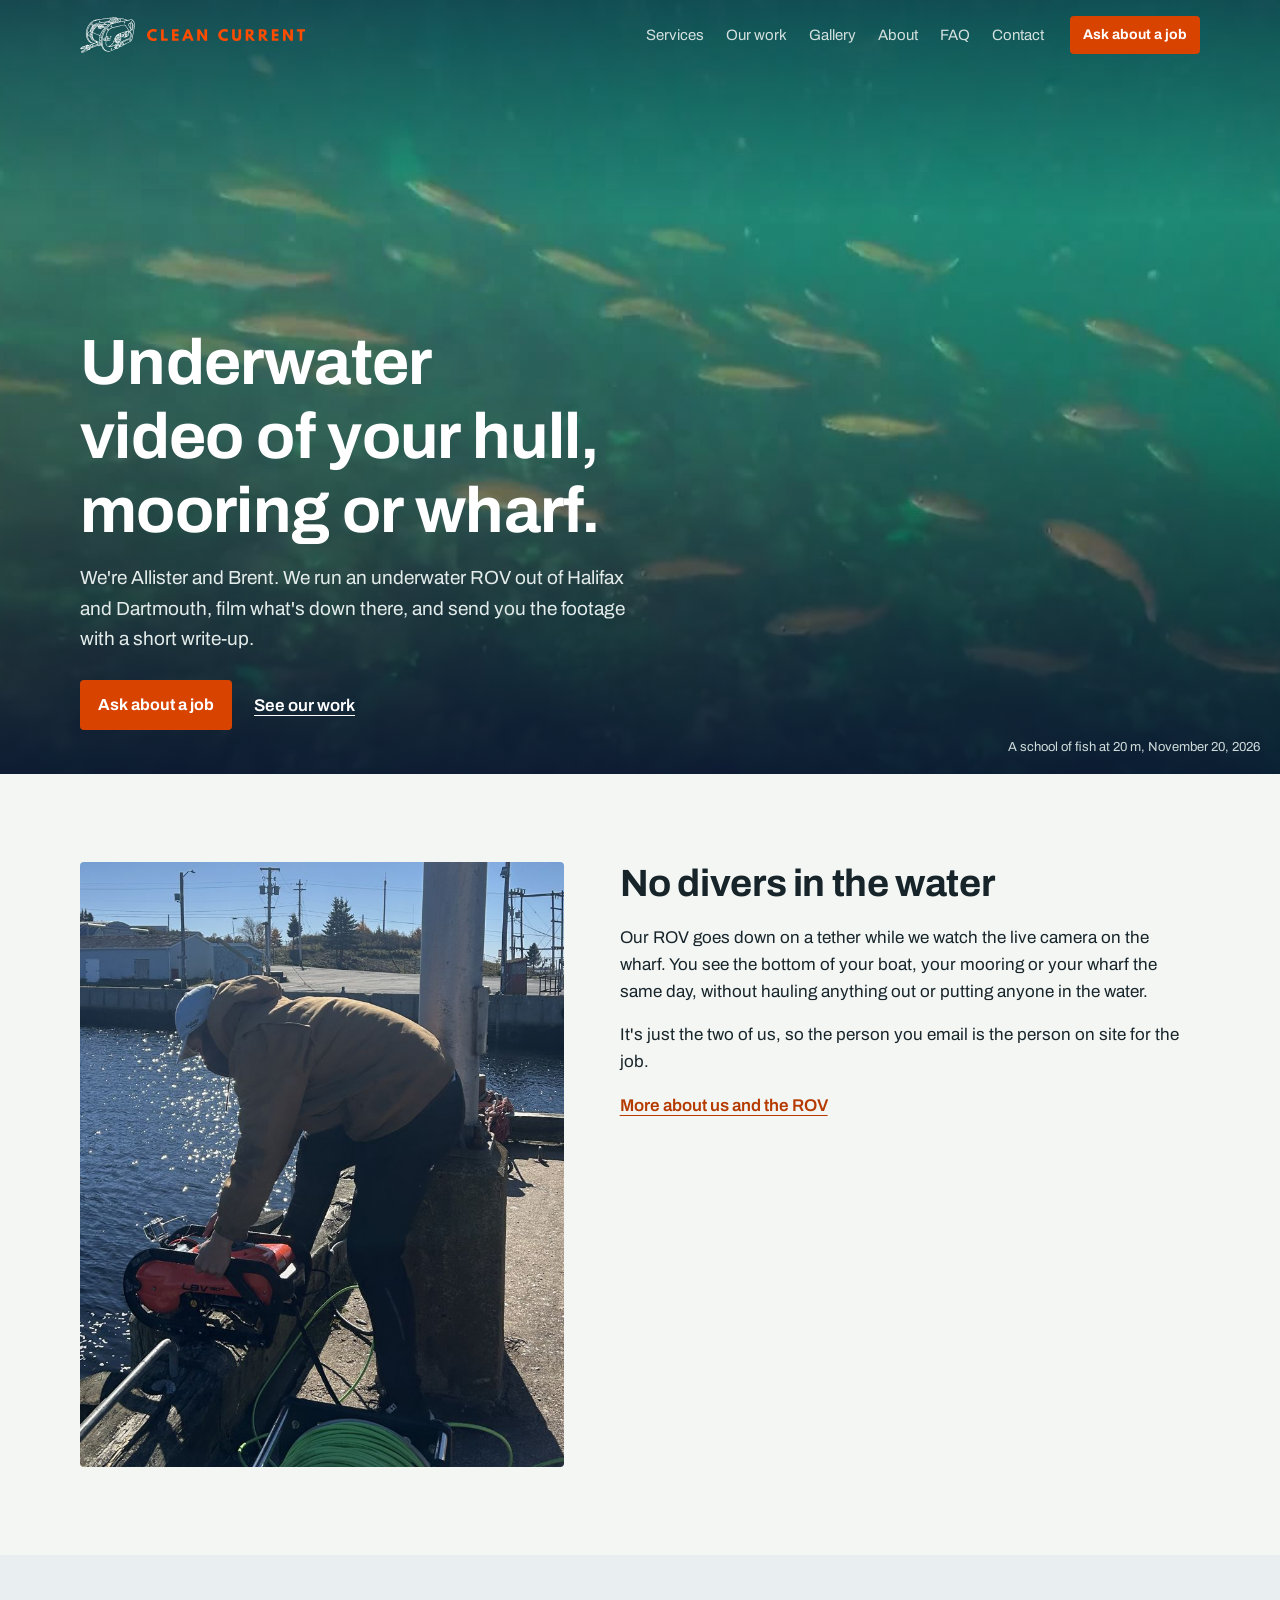
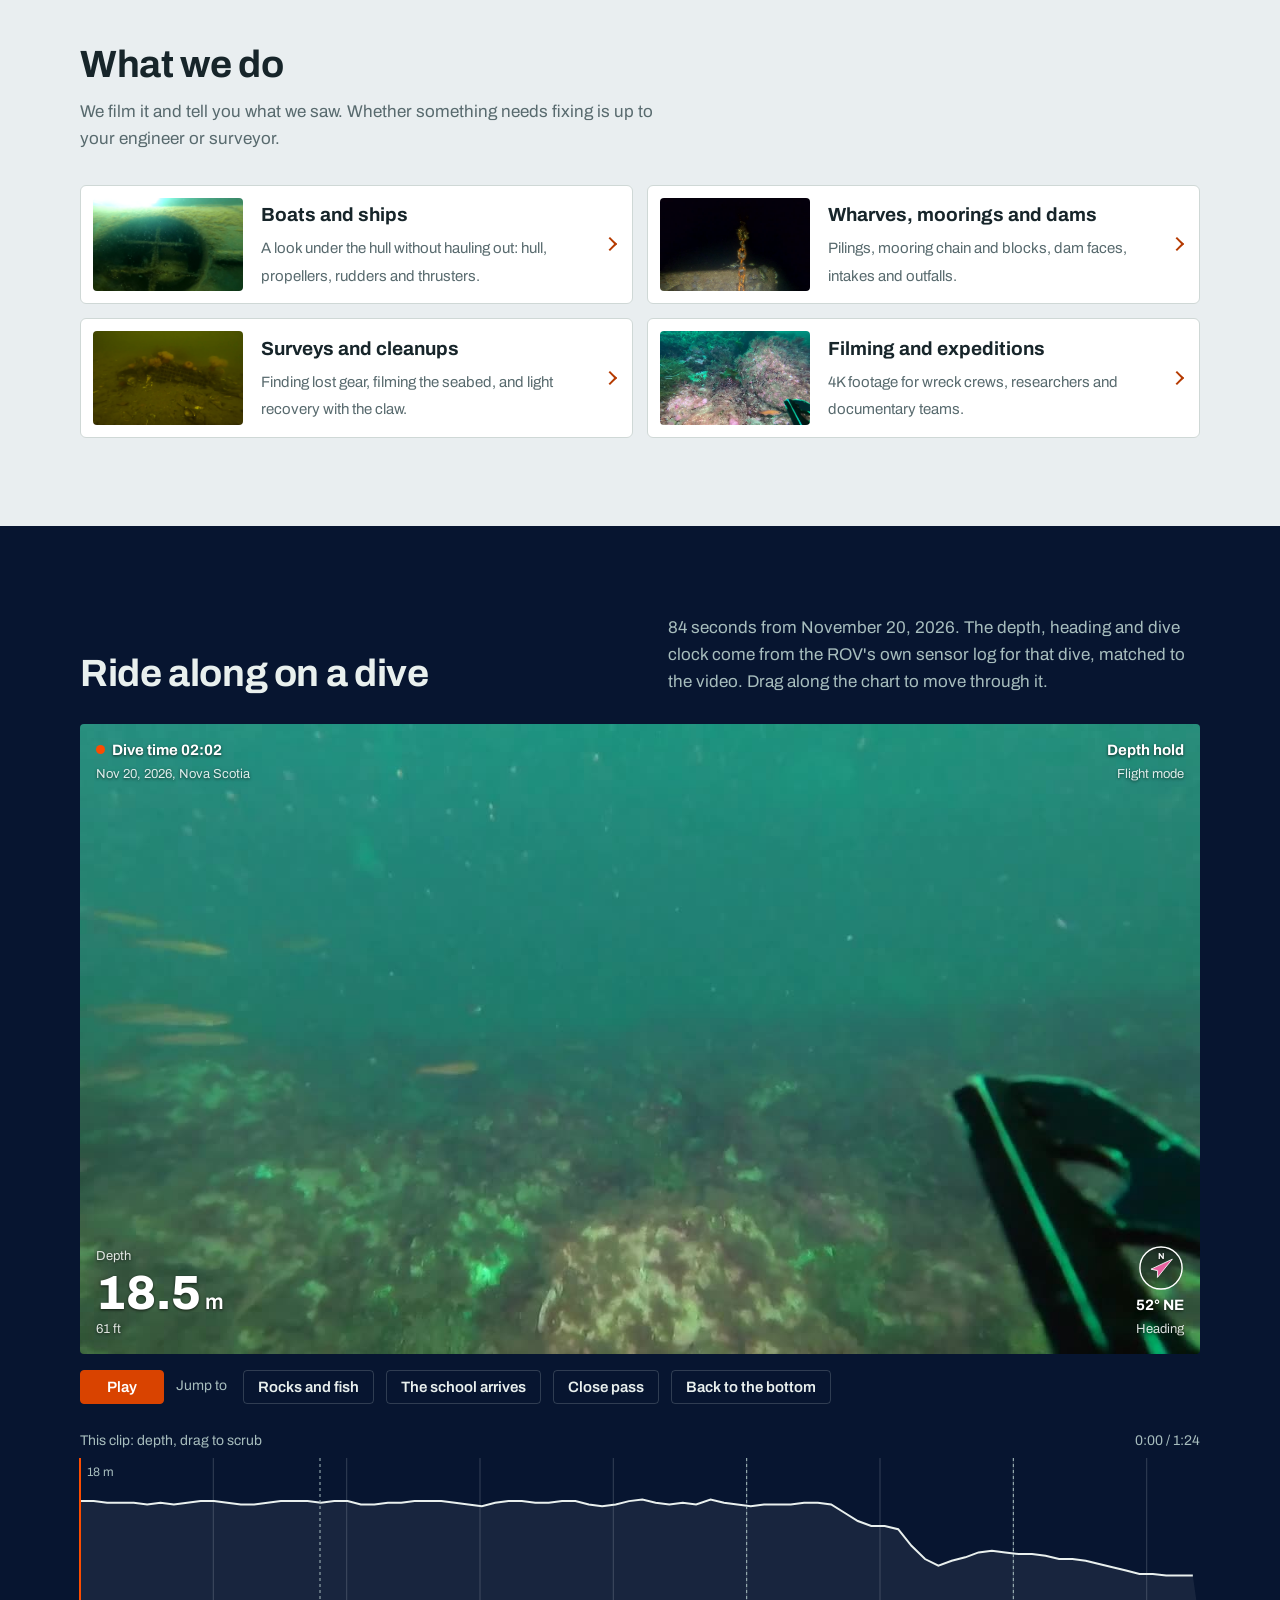
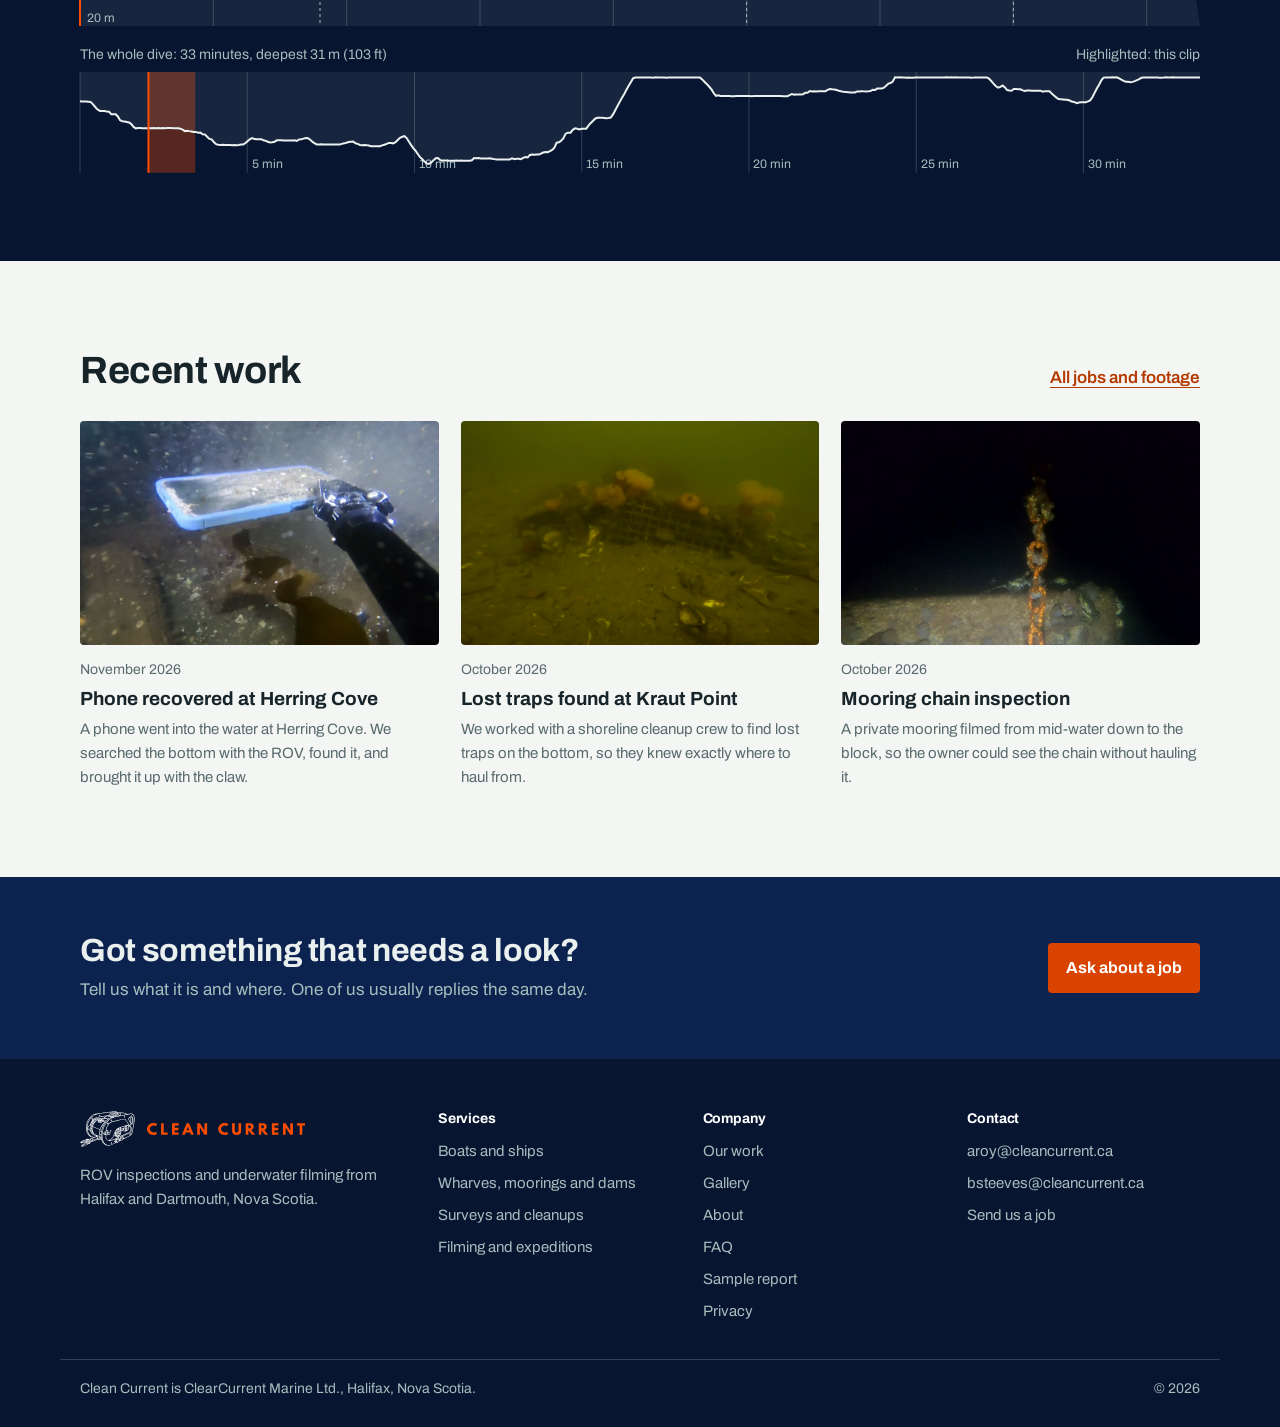
==== commit 74dae094: "Add a gallery page Eighteen shots (underwater frames and topside photos) with a lightbox, linked fro" ====
--- a/index.html
+++ b/index.html
@@ -32,6 +32,7 @@
     <nav class="nav" id="nav" aria-label="Main">
       <a href="/services/">Services</a>
       <a href="/work/">Our work</a>
+      <a href="/gallery/">Gallery</a>
       <a href="/about/">About</a>
       <a href="/faq/">FAQ</a>
       <a href="/contact/">Contact</a>
@@ -178,7 +179,7 @@
     </div>
     <div>
       <h2>Company</h2>
-      <ul><li><a href="/work/">Our work</a></li><li><a href="/about/">About</a></li><li><a href="/faq/">FAQ</a></li><li><a href="/sample-report.html">Sample report</a></li><li><a href="/privacy/">Privacy</a></li></ul>
+      <ul><li><a href="/work/">Our work</a></li><li><a href="/gallery/">Gallery</a></li><li><a href="/about/">About</a></li><li><a href="/faq/">FAQ</a></li><li><a href="/sample-report.html">Sample report</a></li><li><a href="/privacy/">Privacy</a></li></ul>
     </div>
     <div>
       <h2>Contact</h2>
--- a/assets/css/site.css
+++ b/assets/css/site.css
@@ -57,8 +57,14 @@
 .people span{color:var(--muted)}
 .people a{color:var(--orange-ink);font-weight:600}
 .snaps{margin-top:56px;display:grid;grid-template-columns:1.1fr 1fr 1.3fr;gap:16px;align-items:start}
-.snaps img{width:100%;aspect-ratio:4/3;object-fit:cover;border-radius:4px}
+.snaps img{width:100%;height:auto;aspect-ratio:4/3;object-fit:cover;border-radius:4px}
 .snaps figure:nth-child(2) img{aspect-ratio:1/1}
+.snaps.tall,.snaps.feed{grid-template-columns:repeat(3,1fr)}
+.snaps.tall{margin-top:16px}
+.snaps.tall img{aspect-ratio:3/4}
+.snaps.feed{margin-top:40px}
+.snaps.tall figure:nth-child(2) img{aspect-ratio:3/4}
+.snaps.feed figure:nth-child(2) img{aspect-ratio:4/3}
 .snaps figcaption{margin-top:8px;font-size:14px;color:var(--muted);max-width:40ch}
 
 /* footage */
@@ -194,7 +200,7 @@
   
   .hero .label{display:none}
   .hero .wrap{padding-block:110px 32px}
-  .gallery,.snaps{grid-template-columns:1fr}
+  .gallery,.snaps,.snaps.tall,.snaps.feed{grid-template-columns:1fr}
   .snaps figure:nth-child(2) img{aspect-ratio:4/3}
   .tile.feature{grid-column:auto;aspect-ratio:16/9}
   .people div{grid-template-columns:1fr;gap:2px}
@@ -309,3 +315,25 @@
   .form-card{padding:20px}
 }
 .svc-figure figcaption{margin-top:8px;font-size:14px;color:var(--muted)}
+
+/* gallery */
+.gallery-sec{padding-top:40px}
+.shots{columns:3 300px;column-gap:16px}
+.shot{break-inside:avoid;margin:0 0 20px}
+.shot a{display:block;border-radius:4px;overflow:hidden;background:var(--water-2)}
+.shot img{display:block;width:100%;height:auto;transition:opacity .2s}
+.shot a:hover img{opacity:.88}
+.shot a:focus-visible{outline:3px solid var(--orange);outline-offset:3px}
+.shot figcaption{margin-top:8px;font-size:14px;color:var(--muted)}
+.lightbox{border:0;padding:0;background:transparent;max-width:100vw;max-height:100vh;width:100vw;height:100vh;color:#fff}
+.lightbox::backdrop{background:rgba(5,12,28,.94)}
+.lightbox[open]{display:flex;flex-direction:column;align-items:center;justify-content:center;gap:12px}
+.lightbox img{max-width:min(92vw,1600px);max-height:82vh;object-fit:contain;border-radius:3px}
+.lb-cap{font-size:15px;max-width:60ch;text-align:center;padding:0 16px}
+.lightbox button{position:absolute;background:rgba(255,255,255,.12);color:#fff;border:0;border-radius:50%;width:48px;height:48px;font-size:30px;line-height:1;cursor:pointer}
+.lightbox button:hover{background:rgba(255,255,255,.25)}
+.lightbox button:focus-visible{outline:3px solid var(--orange)}
+.lb-close{top:16px;right:16px}
+.lb-prev{left:16px;top:50%;transform:translateY(-50%)}
+.lb-next{right:16px;top:50%;transform:translateY(-50%)}
+@media (max-width:640px){.lb-prev,.lb-next{top:auto;bottom:20px;transform:none}}
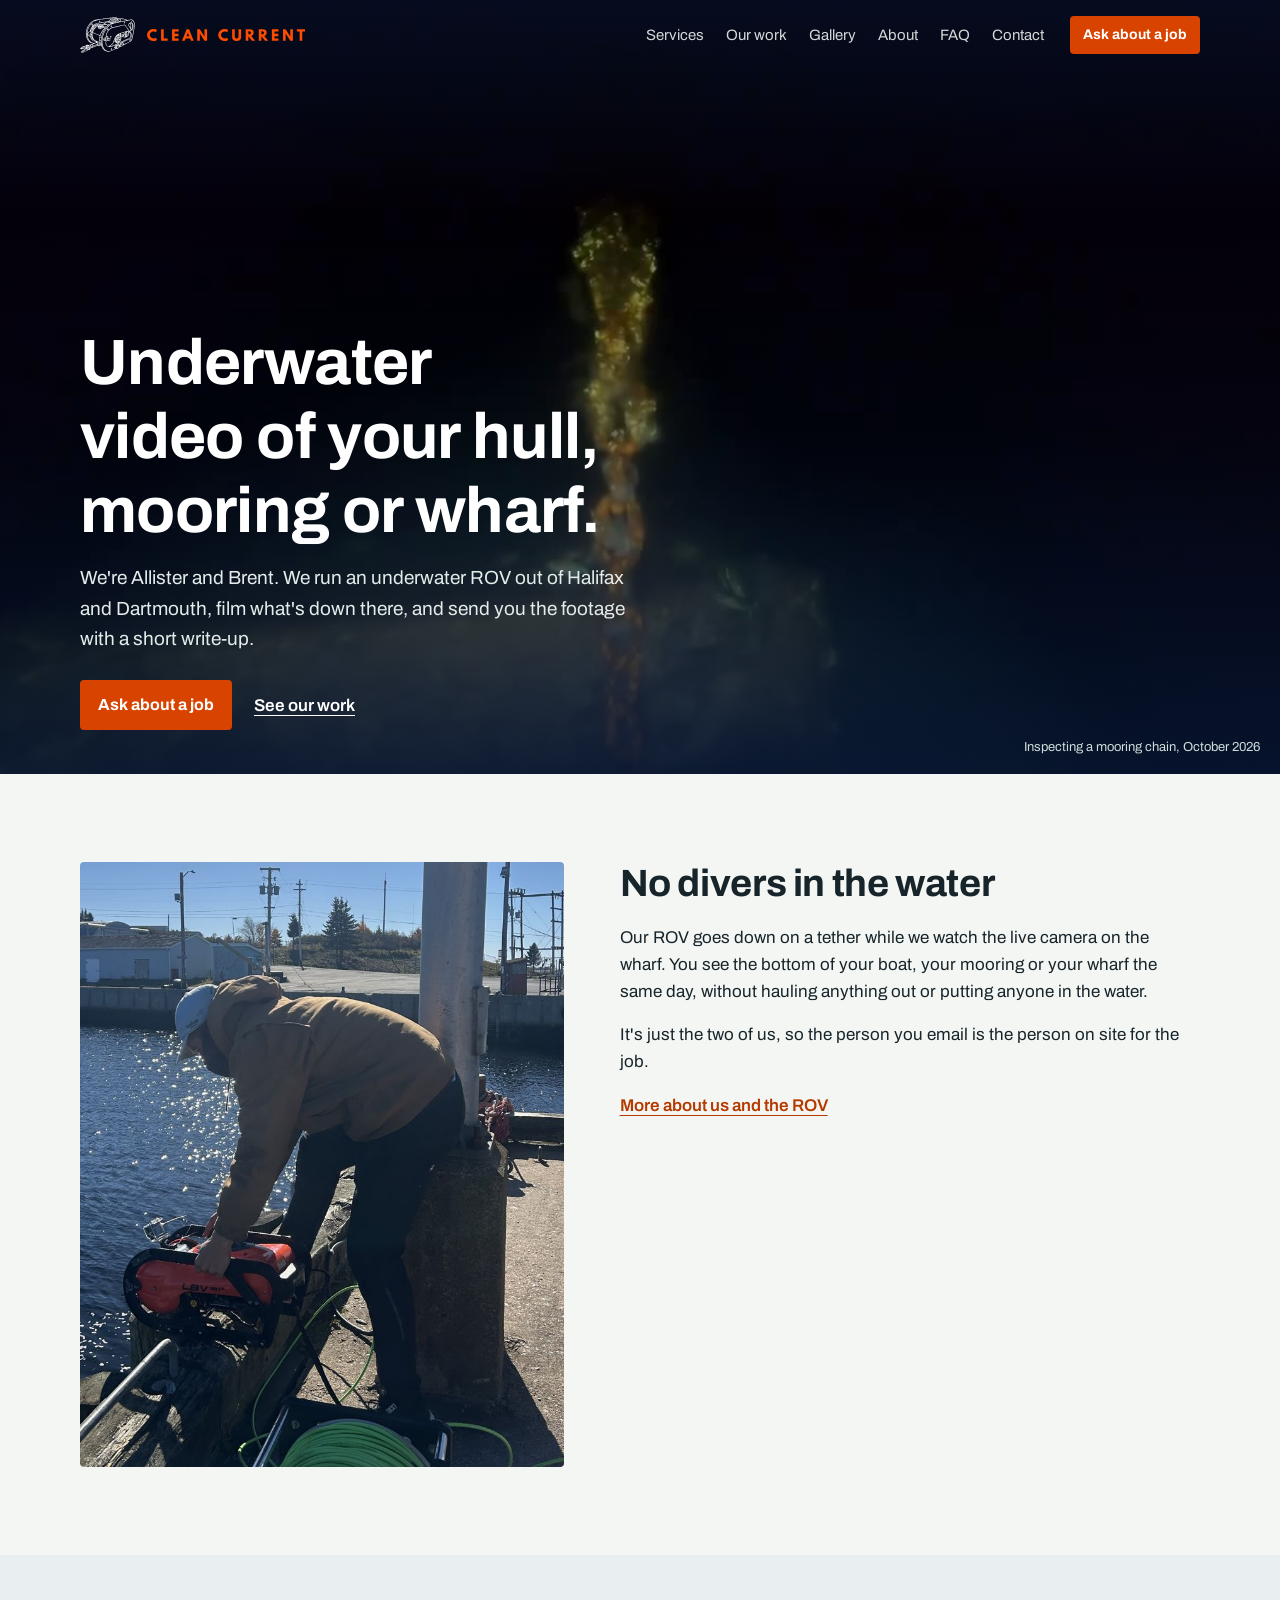
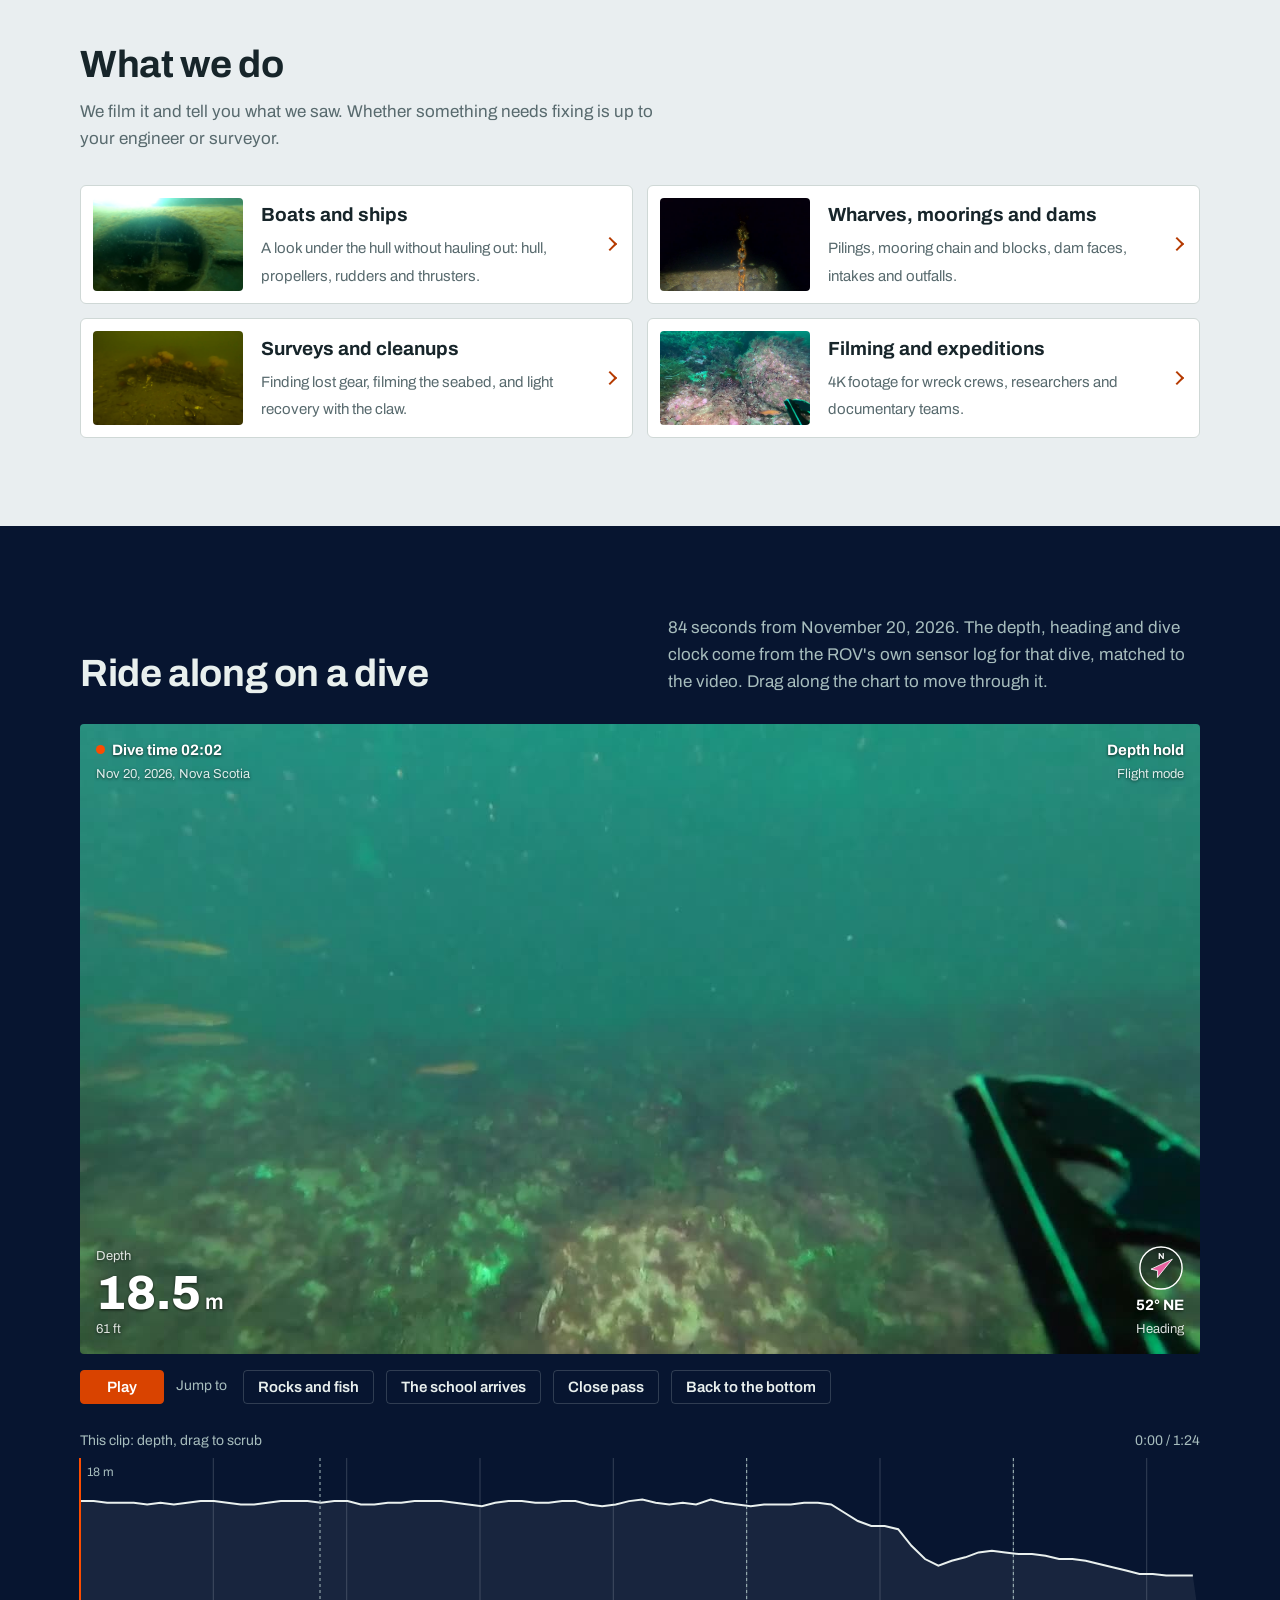
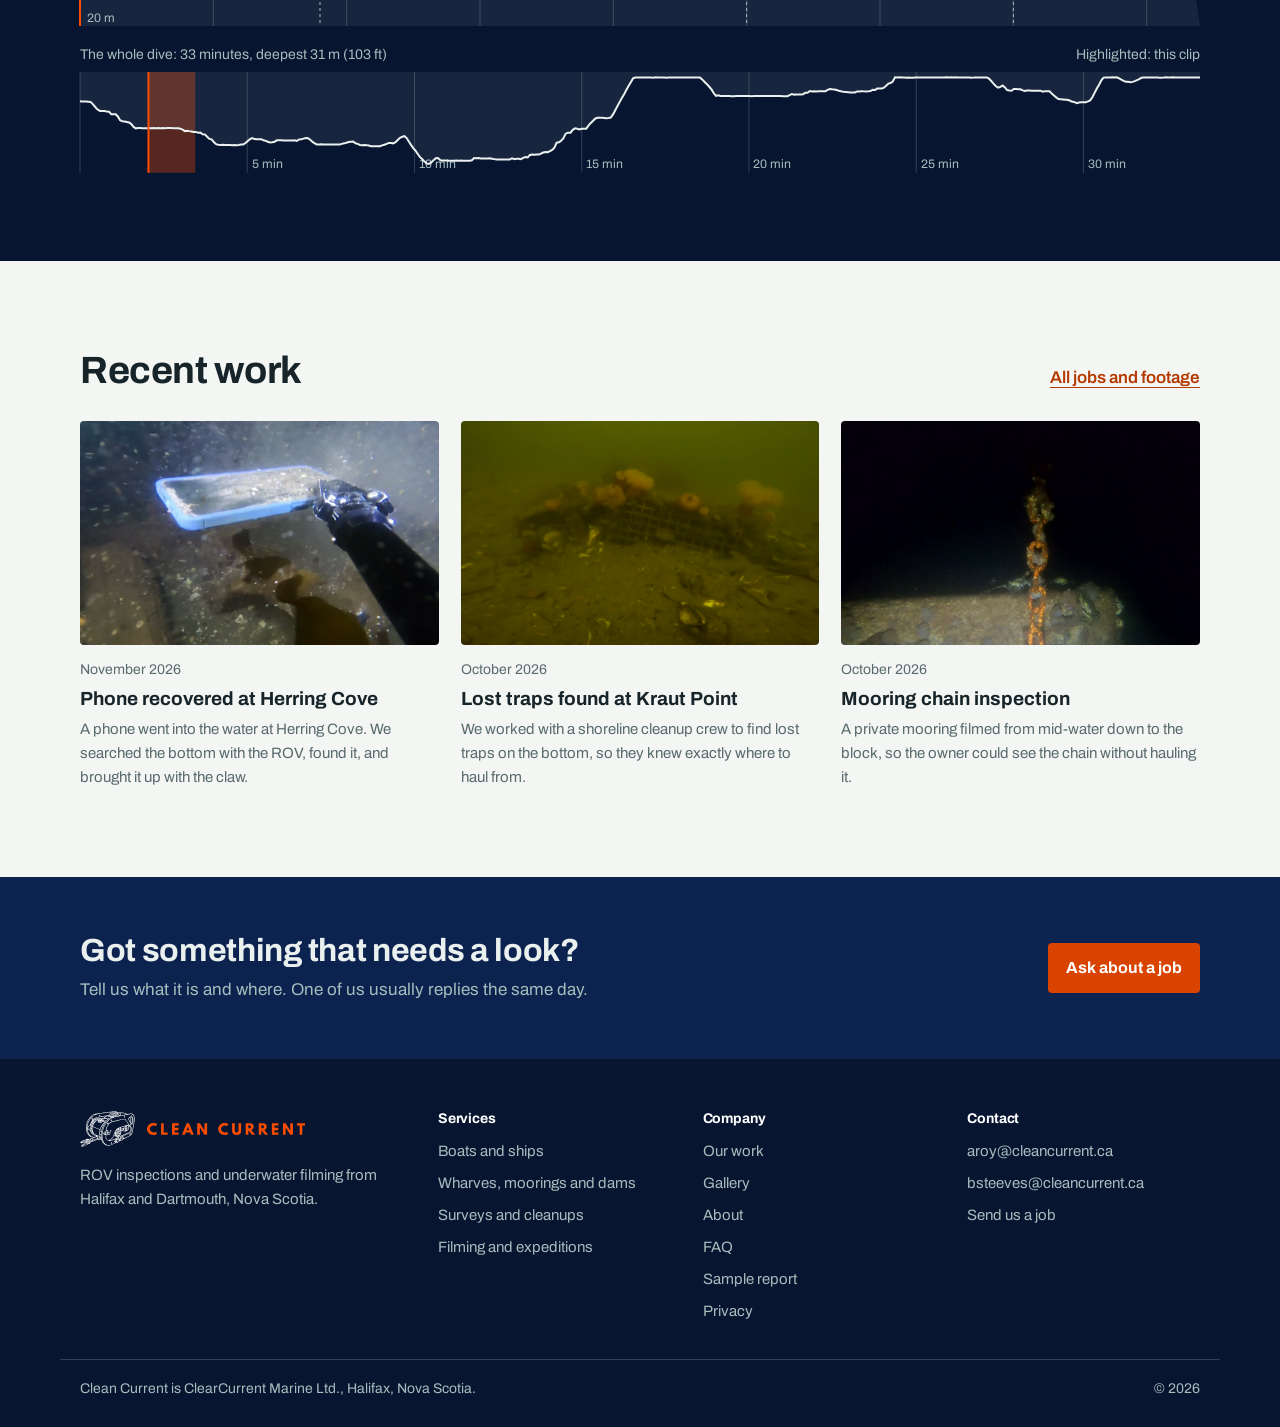
==== commit d9d03d50: "Rotate the homepage header clip daily Seven muted 1280px dive loops (fish school, reef, lobster, moo" ====
--- a/index.html
+++ b/index.html
@@ -42,11 +42,29 @@
 </header>
 <main id="main">
   <section class="hero" aria-labelledby="hero-title">
-    <img class="poster" src="/assets/img/hero-poster.jpg" alt="" aria-hidden="true">
-    <video id="hero-video" autoplay muted loop playsinline preload="auto" poster="/assets/img/hero-poster.jpg" aria-hidden="true">
-      <source src="/assets/video/hero-reel.mp4" type="video/mp4">
-    </video>
-    <span class="label">A school of fish at 20 m, November 20, 2026</span>
+    <img class="poster" id="hero-poster" src="/assets/img/hero-poster.jpg" alt="" aria-hidden="true">
+    <video id="hero-video" autoplay muted loop playsinline preload="auto" poster="/assets/img/hero-poster.jpg" aria-hidden="true"></video>
+    <span class="label" id="hero-label">A school of fish at 20 m, November 20, 2026</span>
+    <script>
+    (function(){
+      // A different dive clip each day. Add new clips to the end of this list.
+      var clips=[
+        ['hero-reel','hero-poster','A school of fish at 20 m, November 20, 2026'],
+        ['hero-reef','hero-reef','Pink coralline reef, November 20, 2026'],
+        ['hero-lobster','hero-lobster','A lobster on the bottom, November 2026'],
+        ['hero-chain','hero-chain','Inspecting a mooring chain, October 2026'],
+        ['hero-sculpin','hero-sculpin','A sculpin on red seaweed, November 20, 2026'],
+        ['hero-catfish','hero-catfish','A catfish in Chocolate Lake, November 5, 2026'],
+        ['hero-trap','hero-trap','A lost trap found during a cleanup, October 2026']
+      ];
+      var d=new Date(),day=Math.floor(Date.UTC(d.getFullYear(),d.getMonth(),d.getDate())/864e5);
+      var q=location.search.match(/[?&]hero=(\d+)/),c=clips[q?(+q[1])%clips.length:day%clips.length];
+      var v=document.getElementById('hero-video'),img='/assets/img/'+c[1]+'.jpg';
+      document.getElementById('hero-poster').src=img;v.poster=img;
+      document.getElementById('hero-label').textContent=c[2];
+      v.src='/assets/video/'+c[0]+'.mp4';
+    })();
+    </script>
     <div class="wrap">
       <h1 id="hero-title">Underwater video of your hull, mooring or wharf.</h1>
       <p>We're Allister and Brent. We run an underwater ROV out of Halifax and Dartmouth, film what's down there, and send you the footage with a short write-up.</p>
--- a/assets/css/site.css
+++ b/assets/css/site.css
@@ -337,3 +337,9 @@
 .lb-prev{left:16px;top:50%;transform:translateY(-50%)}
 .lb-next{right:16px;top:50%;transform:translateY(-50%)}
 @media (max-width:640px){.lb-prev,.lb-next{top:auto;bottom:20px;transform:none}}
+.shot a{position:relative}
+.shot .play{position:absolute;left:50%;top:50%;width:58px;height:58px;margin:-29px 0 0 -29px;border-radius:50%;background:rgba(7,21,48,.72);border:2px solid #fff;transition:background .2s}
+.shot .play::after{content:"";position:absolute;left:22px;top:16px;border-style:solid;border-width:12px 0 12px 19px;border-color:transparent transparent transparent #fff}
+.shot a:hover .play{background:var(--orange-btn)}
+.lightbox video{max-width:min(92vw,1600px);max-height:82vh;border-radius:3px;background:#000}
+.lightbox [hidden]{display:none}
